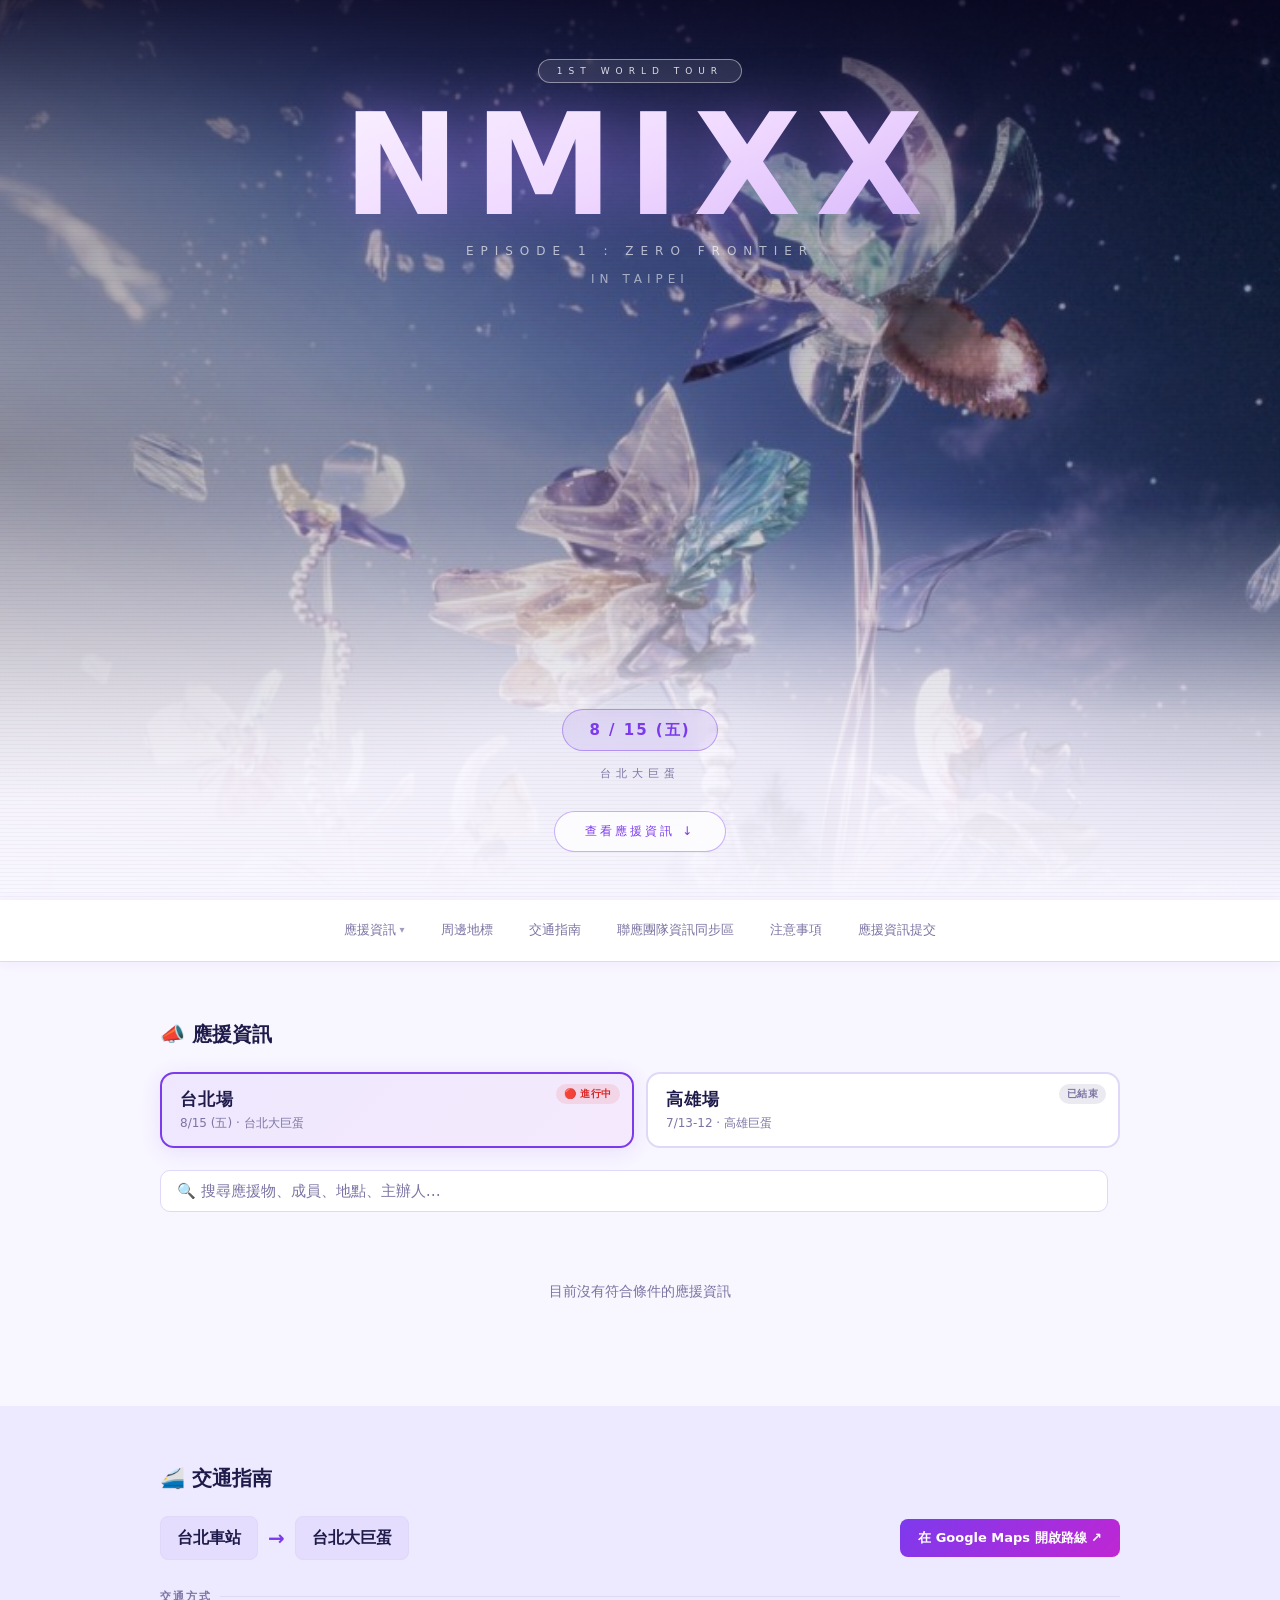
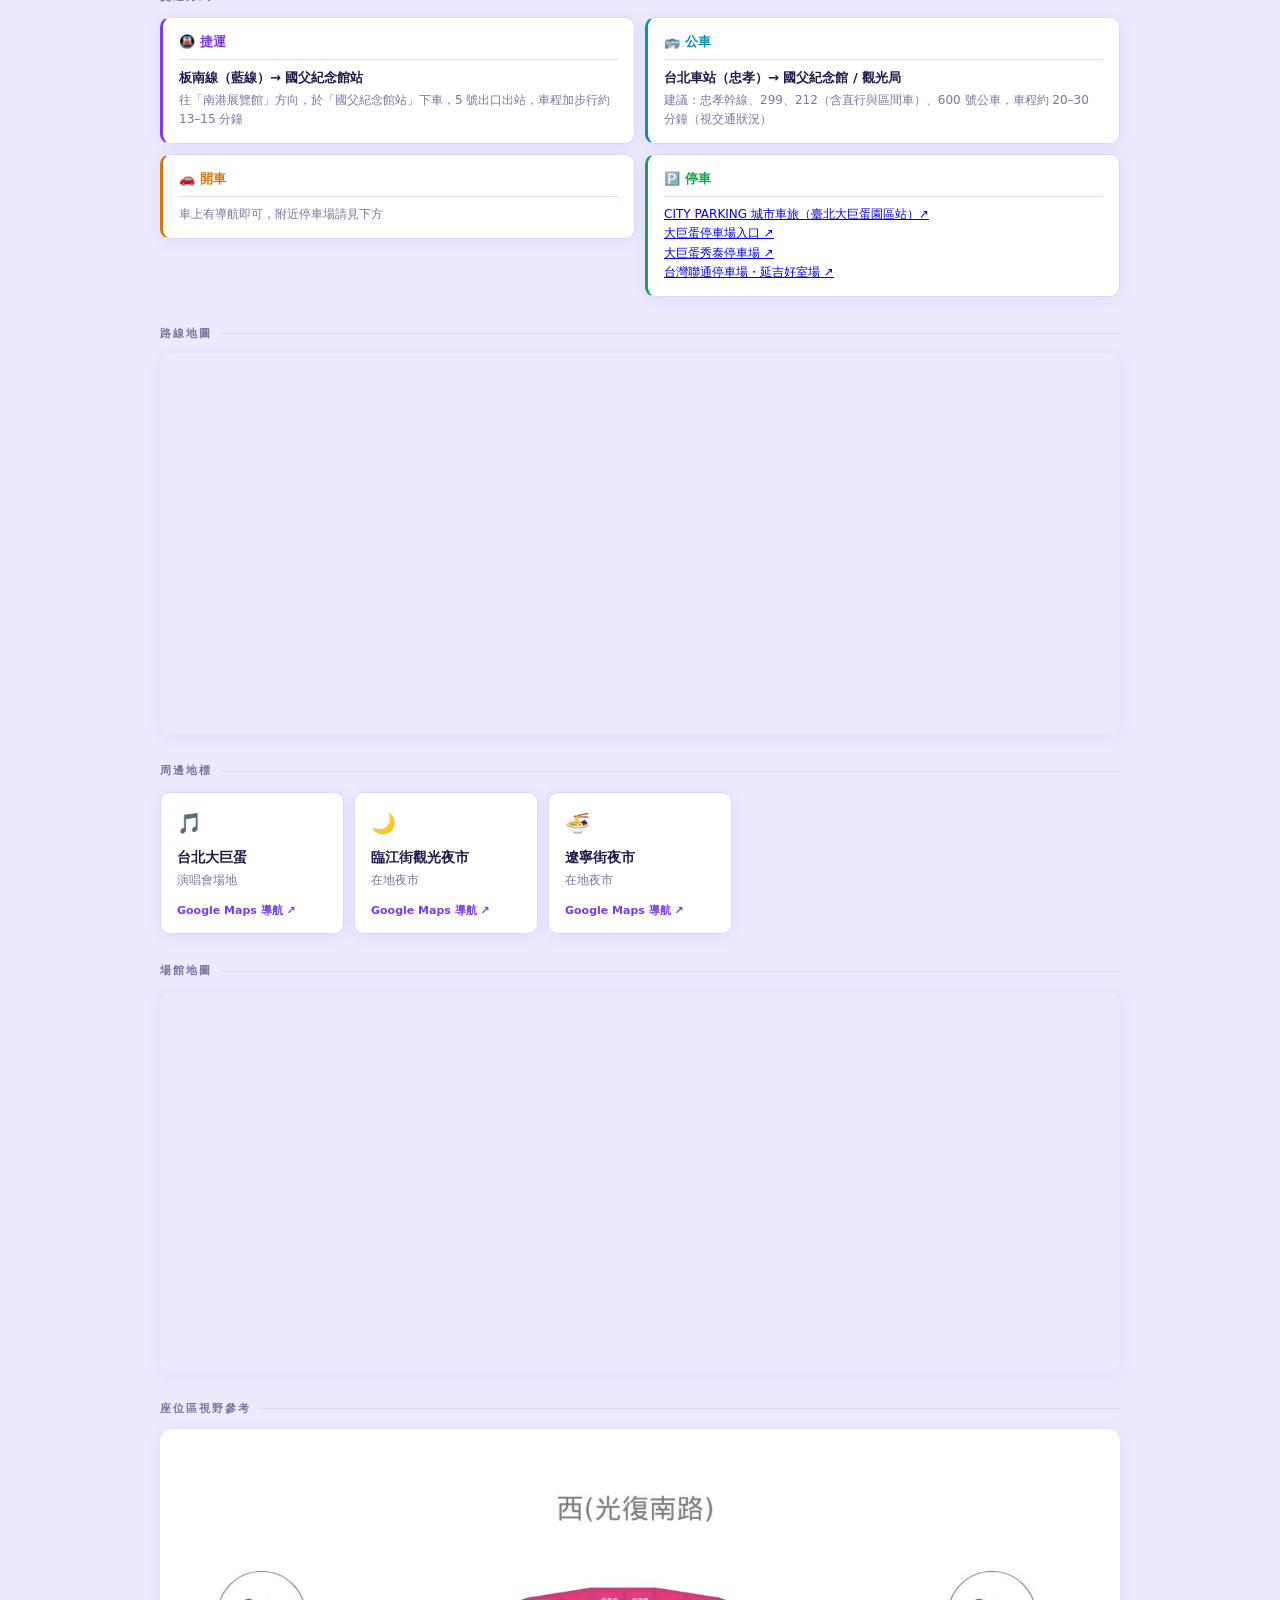
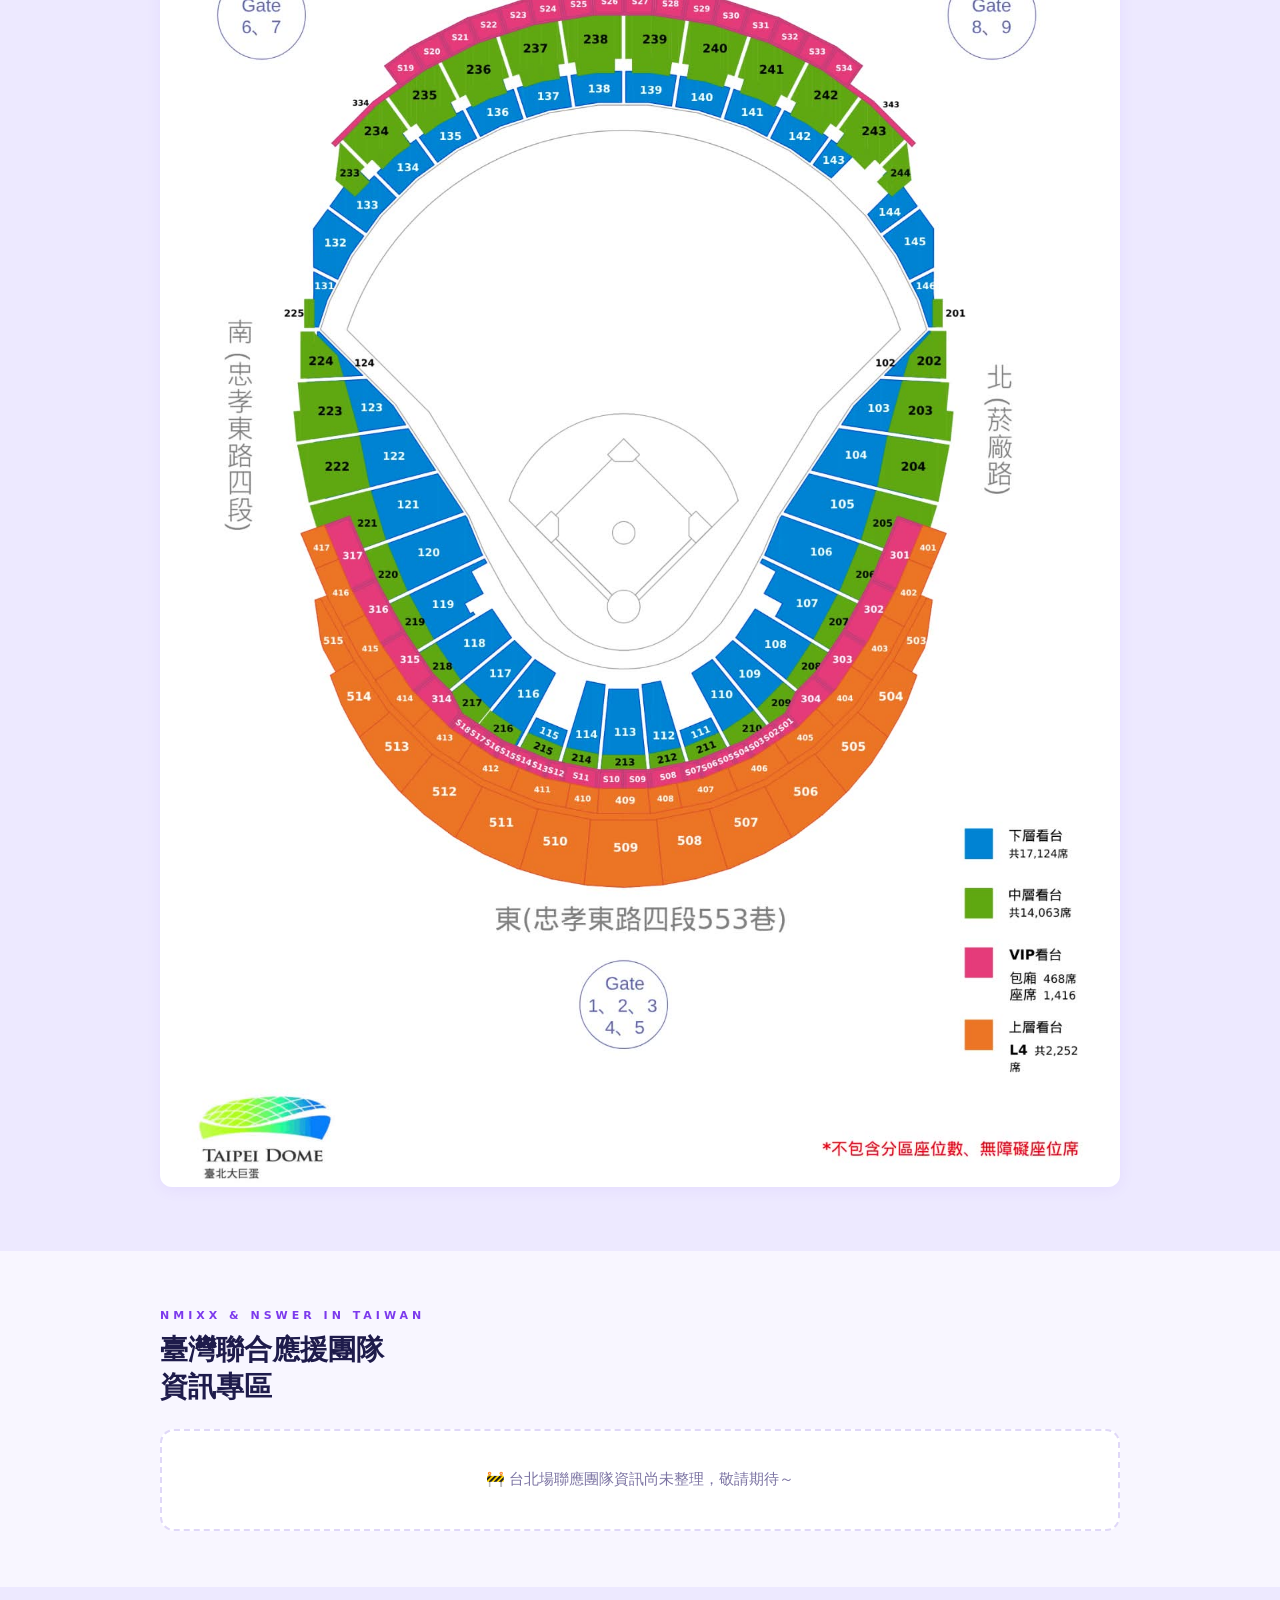
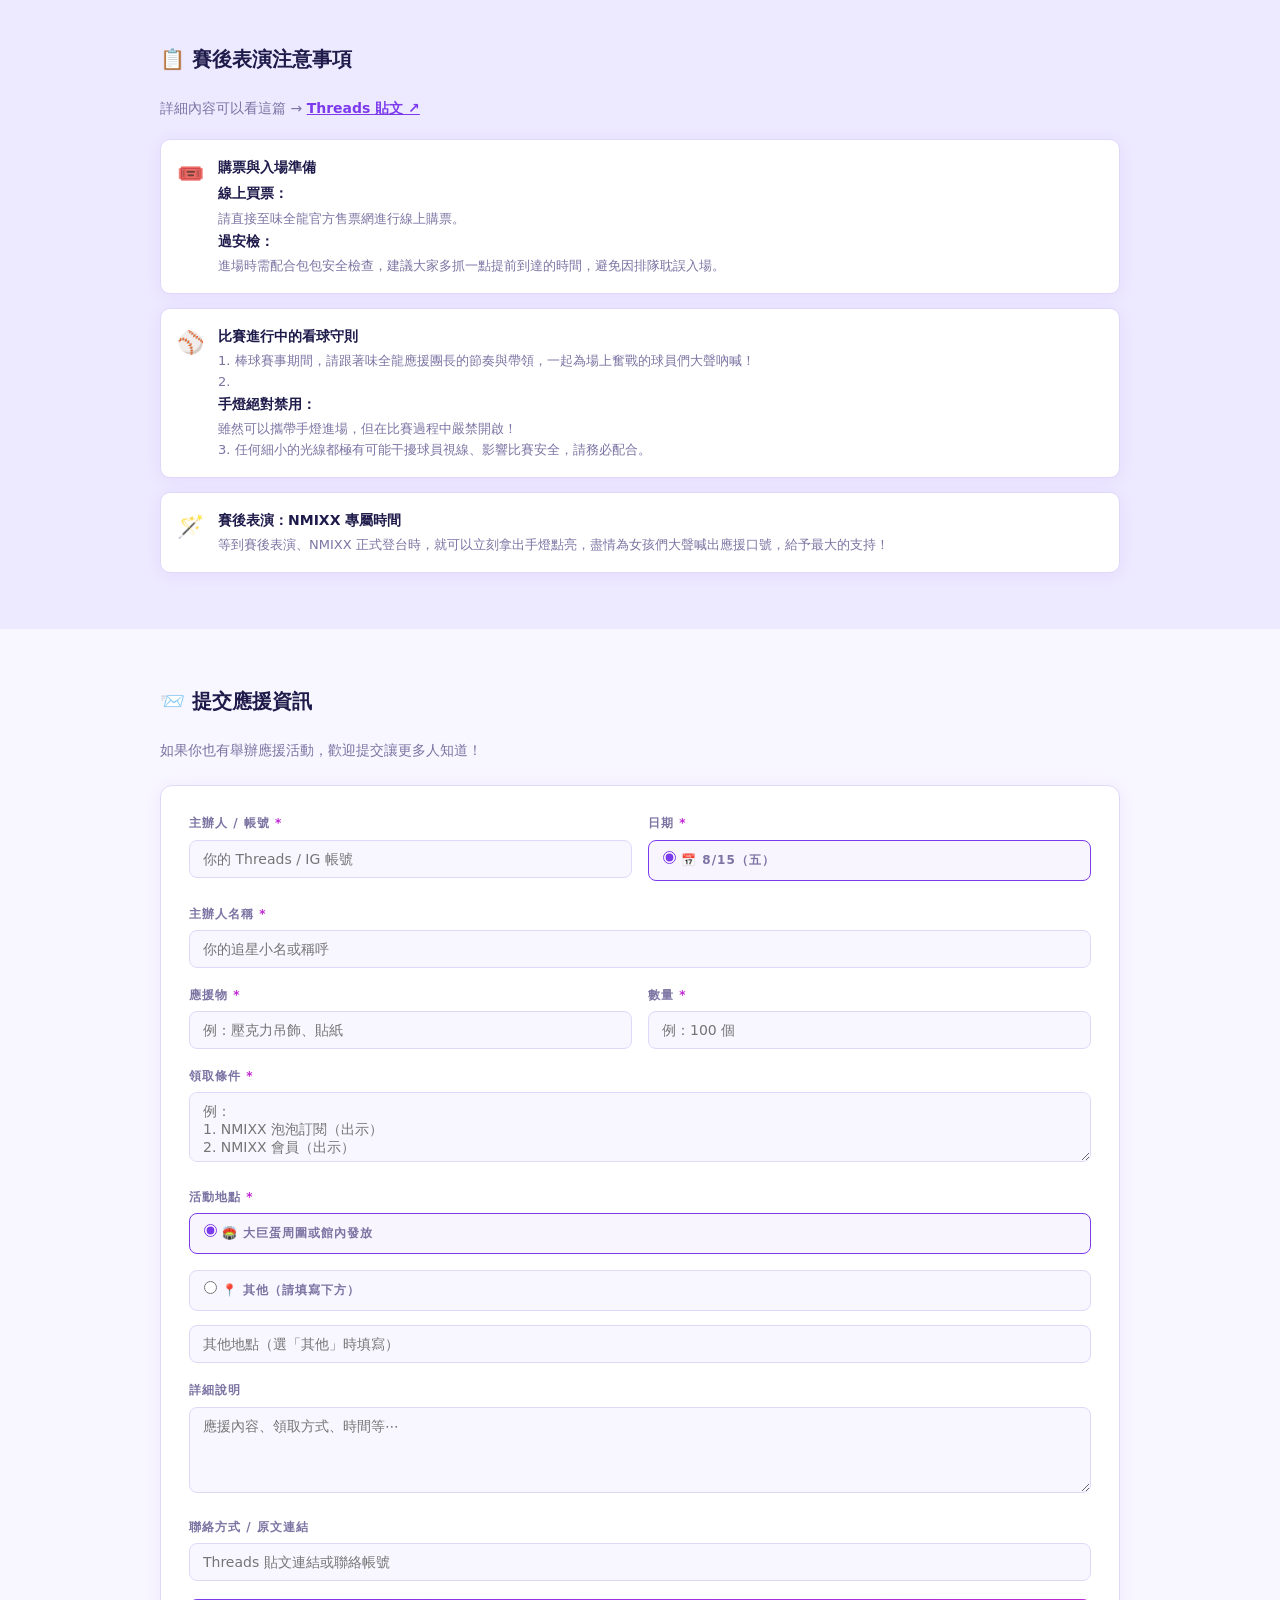
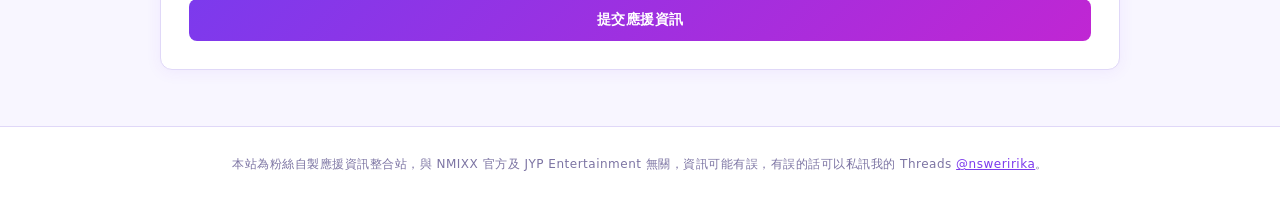
==== index.html @ 99600716 "feat: 台北場交通指南 + 賽後表演注意事項內容上線 交通指南：捷運（板南線國父紀念館 5號出口）、公車（台北車站忠孝→國父紀念館）、 開車（附近 4 個停車場 Google Maps 連結）、路" ====
<!DOCTYPE html>
<html lang="zh-TW">
<head>
  <meta charset="UTF-8">
  <meta name="viewport" content="width=device-width, initial-scale=1.0">
  <title>NMIXX ZERO FRONTIER 台灣應援資訊</title>
  <link rel="stylesheet" href="style.css">
</head>
<body>

  <!-- Hero -->
  <header class="hero">
    <picture>
      <img class="hero-bg" src="assets/wallpaper.jpg" alt="NMIXX">
    </picture>
    <div class="hero-overlay"></div>

    <!-- 標題區（桌機：底部；手機：頂部） -->
    <div class="hero-wordmark">
      <div class="tour-badge">1ST WORLD TOUR</div>
      <h1>NMIXX</h1>
      <h2>EPISODE 1 : ZERO FRONTIER</h2>
      <div class="location">In Kaohsiung</div>
    </div>

    <!-- 日期區（恆在底部，內容由 JS 依當前選定場次動態填入） -->
    <div class="hero-content">
      <div class="dates"></div>
      <div class="venue"></div>
      <a href="#fan-support" class="hero-cta">查看應援資訊 ↓</a>
    </div>
  </header>

  <!-- Nav -->
  <nav class="nav">
    <div class="nav-dropdown-wrap">
      <a href="#fan-support" class="nav-link-main">應援資訊 <span class="nav-chevron">▾</span></a>
      <div class="nav-drop"><!-- items populated by JS per active event --></div>
    </div>
    <a href="#" data-scroll-to="landmarks">周邊地標</a>
    <a href="#transport">交通指南</a>
    <a href="#union">聯應團隊資訊同步區</a>
    <a href="#notes">注意事項</a>
    <a href="#submit">應援資訊提交</a>
  </nav>

  <!-- Fan Support Posts -->
  <section class="section" id="fan-support">
    <div class="container">
      <h2 class="section-title">📣 應援資訊</h2>
      <div class="event-tabs" id="event-tabs">
        <button class="event-tab" data-event="taipei">
          <span class="event-tab-name">台北場</span>
          <span class="event-tab-date">8/15 (五) · 台北大巨蛋</span>
          <span class="event-status active">🔴 進行中</span>
        </button>
        <button class="event-tab" data-event="kaohsiung">
          <span class="event-tab-name">高雄場</span>
          <span class="event-tab-date">7/13-12 · 高雄巨蛋</span>
          <span class="event-status ended">已結束</span>
        </button>
      </div>
      <div class="post-search-wrap">
        <input type="text" id="post-search" class="post-search" placeholder="🔍 搜尋應援物、成員、地點、主辦人…" autocomplete="off">
        <span id="post-search-count" class="post-search-count"></span>
      </div>
      <div class="day-filter" id="day-filter"><!-- populated by JS per active event --></div>
      <div class="posts-grid" id="posts-grid">
        <div class="loading">載入中⋯</div>
      </div>
    </div>
  </section>

  <!-- Transport Map -->
  <section class="section section-alt" id="transport">
    <div class="container">
      <h2 class="section-title">🚄 交通指南</h2>
      <div class="event-content" data-event="kaohsiung">
      <div class="transport-header">
        <div class="route-display">
          <span class="route-node">高鐵左營站</span>
          <span class="route-arrow">→</span>
          <span class="route-node">高雄巨蛋</span>
        </div>
        <a href="https://www.google.com/maps/dir/台灣高鐵左營站/高雄巨蛋" target="_blank" class="maps-btn">
          在 Google Maps 開啟路線 ↗
        </a>
      </div>
      <div class="transport-sub-label">交通方式</div>
      <div class="transport-tips" id="transport-tips">
        <div class="transport-card">
          <div class="transport-card-head">🚇 捷運</div>
          <div class="transport-item">
            <div class="transport-route">高鐵左營站 R16 → 巨蛋站 R14</div>
            <div class="transport-detail">5 號出口，步行約 5 分鐘</div>
          </div>
          <div class="transport-item">
            <div class="transport-route">高雄火車站 R11 → 巨蛋站 R14</div>
            <div class="transport-detail">5 號出口，沿博愛路往北 100 公尺（約 11–15 分鐘）</div>
          </div>
        </div>
        <div class="transport-card bus">
          <div class="transport-card-head">🚌 公車</div>
          <div class="transport-item">
            <div class="transport-route">301 路</div>
            <div class="transport-detail">建國林森路口站 → 捷運巨蛋站，票價 NT$12</div>
          </div>
        </div>
        <div class="transport-card car">
          <div class="transport-card-head">🚗 開車</div>
          <div class="transport-item">
            <div class="transport-detail">國道 1/3 號 → 國道 10 號（往西）→ 大中二路 → 博愛二路</div>
          </div>
        </div>
        <div class="transport-card park">
          <div class="transport-card-head">🅿️ 停車</div>
          <div class="transport-item">
            <div class="transport-detail">漢神巨蛋地下室・三民家商（假日特約）・新莊停車場｜各約 NT$50/hr</div>
          </div>
        </div>
      </div>

      <div class="transport-sub-label">路線地圖</div>
      <div class="map-wrap">
        <iframe
          src="https://maps.google.com/maps?saddr=高鐵左營站,高雄市&daddr=高雄巨蛋,高雄市左營區&output=embed&hl=zh-TW"
          class="google-map"
          loading="lazy"
          allowfullscreen
          referrerpolicy="no-referrer-when-downgrade"
        ></iframe>
      </div>

      <div class="transport-sub-label" data-anchor="landmarks">周邊地標</div>
      <div class="landmark-grid">
        <a class="landmark-card" href="https://www.google.com/maps/search/?api=1&query=高鐵左營站" target="_blank" rel="noopener">
          <div class="landmark-icon">🚄</div>
          <div class="landmark-name">高鐵左營站</div>
          <div class="landmark-desc">出發點</div>
          <div class="landmark-nav">Google Maps 導航 ↗</div>
        </a>
        <a class="landmark-card" href="https://www.google.com/maps/search/?api=1&query=高雄巨蛋" target="_blank" rel="noopener">
          <div class="landmark-icon">🎵</div>
          <div class="landmark-name">高雄巨蛋</div>
          <div class="landmark-desc">演唱會場地</div>
          <div class="landmark-nav">Google Maps 導航 ↗</div>
        </a>
        <a class="landmark-card" href="https://www.google.com/maps/search/?api=1&query=漢神巨蛋+高雄左營" target="_blank" rel="noopener">
          <div class="landmark-icon">🛍️</div>
          <div class="landmark-name">漢神巨蛋</div>
          <div class="landmark-desc">購物中心・場館旁</div>
          <div class="landmark-nav">Google Maps 導航 ↗</div>
        </a>
        <a class="landmark-card" href="https://www.google.com/maps/search/?api=1&query=瑞豐夜市+高雄" target="_blank" rel="noopener">
          <div class="landmark-icon">🌙</div>
          <div class="landmark-name">瑞豐夜市</div>
          <div class="landmark-desc">週五六日開市・步行可達</div>
          <div class="landmark-nav">Google Maps 導航 ↗</div>
        </a>
        <a class="landmark-card" href="https://www.google.com/maps/search/?api=1&query=洋洋本屋+高雄左營" target="_blank" rel="noopener">
          <div class="landmark-icon">🎪</div>
          <div class="landmark-name">NMIXX應援展覽</div>
          <div class="landmark-desc">洋洋本屋 · 粉絲應援展</div>
          <div class="landmark-nav">Google Maps 導航 ↗</div>
        </a>
        <div class="landmark-card landmark-card-multi">
          <div class="landmark-icon">🍽️</div>
          <div class="landmark-name">AILAV</div>
          <div class="landmark-desc">餐廳應援 🎁 免費小物發放・有低消</div>
          <div class="landmark-links">
            <a href="https://www.google.com/maps/search/?api=1&query=AILAV+高雄" target="_blank" rel="noopener" class="landmark-nav">Google Maps ↗</a>
            <a href="https://www.threads.com/@bin_you1000/post/DajONe1Ezyz" target="_blank" rel="noopener" class="landmark-nav">應援詳情 ↗</a>
          </div>
        </div>
      </div>

      <div class="transport-sub-label">場館地圖</div>
      <div class="map-wrap">
        <iframe
          src="https://maps.google.com/maps?q=高雄巨蛋&z=18&output=embed&hl=zh-TW"
          class="google-map"
          loading="lazy"
          allowfullscreen
          referrerpolicy="no-referrer-when-downgrade"
        ></iframe>
      </div>

      <div class="transport-sub-label">座位區視野參考</div>
      <div class="seating-wrap">
        <img src="assets/高雄巨蛋座位.webp" alt="高雄巨蛋座位區視野圖" class="seating-img">
        <div class="seating-source">圖片來源：JOHO HOTEL</div>
      </div>
      <div class="seating-legend">
        <div class="legend-item"><span class="legend-dot" style="background:#f97316"></span> 206–211・東側（博愛二路側）</div>
        <div class="legend-item"><span class="legend-dot" style="background:#22c55e"></span> 212–215・北側（靠近漢神巨蛋）</div>
        <div class="legend-item"><span class="legend-dot" style="background:#ef4444"></span> 217–221・西側（新榮街側）</div>
      </div>
      </div><!-- /event-content kaohsiung -->

      <div class="event-content" data-event="taipei">
        <div class="transport-header">
          <div class="route-display">
            <span class="route-node">台北車站</span>
            <span class="route-arrow">→</span>
            <span class="route-node">台北大巨蛋</span>
          </div>
          <a href="https://www.google.com/maps/dir/台北車站/台北大巨蛋" target="_blank" class="maps-btn">
            在 Google Maps 開啟路線 ↗
          </a>
        </div>

        <div class="transport-sub-label">交通方式</div>
        <div class="transport-tips">
          <div class="transport-card">
            <div class="transport-card-head">🚇 捷運</div>
            <div class="transport-item">
              <div class="transport-route">板南線（藍線）→ 國父紀念館站</div>
              <div class="transport-detail">往「南港展覽館」方向，於「國父紀念館站」下車，5 號出口出站，車程加步行約 13–15 分鐘</div>
            </div>
          </div>
          <div class="transport-card bus">
            <div class="transport-card-head">🚌 公車</div>
            <div class="transport-item">
              <div class="transport-route">台北車站（忠孝）→ 國父紀念館 / 觀光局</div>
              <div class="transport-detail">建議：忠孝幹線、299、212（含直行與區間車）、600 號公車，車程約 20–30 分鐘（視交通狀況）</div>
            </div>
          </div>
          <div class="transport-card car">
            <div class="transport-card-head">🚗 開車</div>
            <div class="transport-item">
              <div class="transport-detail">車上有導航即可，附近停車場請見下方</div>
            </div>
          </div>
          <div class="transport-card park">
            <div class="transport-card-head">🅿️ 停車</div>
            <div class="transport-item">
              <div class="transport-detail">
                <a href="https://maps.app.goo.gl/4MW6Brx8UpZB1GdXA" target="_blank" rel="noopener">CITY PARKING 城市車旅（臺北大巨蛋園區站）↗</a><br>
                <a href="https://maps.app.goo.gl/q6hsd4nw6Qb9gN3u8" target="_blank" rel="noopener">大巨蛋停車場入口 ↗</a><br>
                <a href="https://maps.app.goo.gl/bQoCP1AwoompprY89" target="_blank" rel="noopener">大巨蛋秀泰停車場 ↗</a><br>
                <a href="https://maps.app.goo.gl/UzRnc6JFk3ENDU3S7" target="_blank" rel="noopener">台灣聯通停車場・延吉好室場 ↗</a>
              </div>
            </div>
          </div>
        </div>

        <div class="transport-sub-label">路線地圖</div>
        <div class="map-wrap">
          <iframe
            src="https://maps.google.com/maps?saddr=台北車站&daddr=台北大巨蛋&output=embed&hl=zh-TW"
            class="google-map"
            loading="lazy"
            allowfullscreen
            referrerpolicy="no-referrer-when-downgrade"
          ></iframe>
        </div>

        <div class="transport-sub-label" data-anchor="landmarks">周邊地標</div>
        <div class="landmark-grid">
          <a class="landmark-card" href="https://maps.app.goo.gl/3uyQjmr75Wqaj5B26" target="_blank" rel="noopener">
            <div class="landmark-icon">🎵</div>
            <div class="landmark-name">台北大巨蛋</div>
            <div class="landmark-desc">演唱會場地</div>
            <div class="landmark-nav">Google Maps 導航 ↗</div>
          </a>
          <a class="landmark-card" href="https://maps.app.goo.gl/5be9Ebw4PoWJ4mHBA" target="_blank" rel="noopener">
            <div class="landmark-icon">🌙</div>
            <div class="landmark-name">臨江街觀光夜市</div>
            <div class="landmark-desc">在地夜市</div>
            <div class="landmark-nav">Google Maps 導航 ↗</div>
          </a>
          <a class="landmark-card" href="https://maps.app.goo.gl/4qMjh8FisGYWo4MPA" target="_blank" rel="noopener">
            <div class="landmark-icon">🍜</div>
            <div class="landmark-name">遼寧街夜市</div>
            <div class="landmark-desc">在地夜市</div>
            <div class="landmark-nav">Google Maps 導航 ↗</div>
          </a>
        </div>

        <div class="transport-sub-label">場館地圖</div>
        <div class="map-wrap">
          <iframe
            src="https://maps.google.com/maps?q=台北大巨蛋&z=17&output=embed&hl=zh-TW"
            class="google-map"
            loading="lazy"
            allowfullscreen
            referrerpolicy="no-referrer-when-downgrade"
          ></iframe>
        </div>

        <div class="transport-sub-label">座位區視野參考</div>
        <div class="seating-wrap">
          <img src="assets/台北大巨蛋座位.jpg" alt="台北大巨蛋座位區視野圖" class="seating-img">
        </div>
      </div>
    </div>
  </section>

  <!-- 臺灣聯合應援團隊 -->
  <section class="section" id="union">
    <div class="container">
      <div class="union-header">
        <div>
          <div class="union-eyebrow">NMIXX &amp; NSWER in Taiwan</div>
          <h2 class="union-title">臺灣聯合應援團隊<br>資訊專區</h2>
        </div>
      </div>
      <div class="event-content" data-event="kaohsiung">
      <div class="union-posts">
        <a class="union-post-row" href="https://www.threads.com/@runfornmixx_tw/post/Dann2p-lM84?xmt=AQG0DzamvPWF8Ku7eMybqsqY8Z99YvmVoSejJVNtZRdoRYPeIoIS3EomB8KtZhV-po2W_L0" target="_blank" rel="noopener">
          <span class="union-post-text">⚓️【Run For NMIXX 應援統整公告】⚓️</span>
          <span class="union-post-handle">@runfornmixx_tw</span>
          <span class="union-post-date">2026/07/11</span>
          <span class="union-post-arrow">↗</span>
        </a>
        <a class="union-post-row" href="https://www.threads.com/@runfornmixx_tw/post/DahwHLYmJBb" target="_blank" rel="noopener">
          <span class="union-post-text">【合作應援卡框】HEYPOCA × NMIXX fan event 在台灣 K-MONSTAR 門市 📸⚓️🐋</span>
          <span class="union-post-handle">@runfornmixx_tw</span>
          <span class="union-post-date">2026/07/07</span>
          <span class="union-post-arrow">↗</span>
        </a>
        <a class="union-post-row" href="https://www.threads.com/@runfornmixx_tw/post/DaU6Z6anc1M" target="_blank" rel="noopener">
          <span class="union-post-text">07/12（DAY2）進行，曲目為《LOUD》🎤⚓️🐋</span>
          <span class="union-post-handle">@runfornmixx_tw</span>
          <span class="union-post-date">2026/06/28</span>
          <span class="union-post-arrow">↗</span>
        </a>
        <a class="union-post-row" href="https://www.threads.com/@runfornmixx_tw/post/DZ7IwuEmGfT" target="_blank" rel="noopener">
          <span class="union-post-text">演唱會應援團隊規劃的 Dress Code 👕⚓️🐋</span>
          <span class="union-post-handle">@runfornmixx_tw</span>
          <span class="union-post-date">2026/06/20</span>
          <span class="union-post-arrow">↗</span>
        </a>
        <a class="union-post-row" href="https://www.threads.com/@runfornmixx_tw/post/DZ1xeY8HeTx" target="_blank" rel="noopener">
          <span class="union-post-text">Run For NMIXX 應援先鋒隊正式獲選為 NMIXX 1ST WORLD TOUR &lt;EPISODE 1: ZERO FRONTIER&gt; IN KAOHSIUNG 官方應援團隊 ✅⚓️🐋</span>
          <span class="union-post-handle">@runfornmixx_tw</span>
          <span class="union-post-date">2026/06/19</span>
          <span class="union-post-arrow">↗</span>
        </a>
        <a class="union-post-row" href="https://www.threads.com/@mixxtopia_southunit/post/DZeLzwrEguF" target="_blank" rel="noopener">
          <span class="union-post-text">場外應援活動刊登確定（巨蛋燈箱 + 瑞豐夜市電視牆）✅</span>
          <span class="union-post-handle">@mixxtopia_southunit</span>
          <span class="union-post-date">2026/06/12</span>
          <span class="union-post-arrow">↗</span>
        </a>
        <a class="union-post-row" href="https://www.threads.com/@runfornmixx_tw/post/DYUa2oDFHpT" target="_blank" rel="noopener">
          <span class="union-post-text">RUN FOR NMIXX 先鋒隊回來啦 ⚓️🐋</span>
          <span class="union-post-handle">@runfornmixx_tw</span>
          <span class="union-post-date">2026/05/15</span>
          <span class="union-post-arrow">↗</span>
        </a>
      </div>
      </div><!-- /event-content kaohsiung -->

      <div class="event-content" data-event="taipei">
        <div class="event-placeholder">🚧 台北場聯應團隊資訊尚未整理，敬請期待～</div>
      </div>
    </div>
  </section>

  <!-- Concert Notes -->
  <section class="section section-alt" id="notes">
    <div class="container">
      <div class="event-content" data-event="kaohsiung">
      <h2 class="section-title">📋 演唱會注意事項</h2>
      <div class="notes-list">
        <div class="note-item">
          <span class="note-icon">🌀</span>
          <div>
            <strong>原定 7/11（六）場次因巴威颱風影響延期至7/13（一）</strong>
            <p>演唱會現場應援活動依日期遞延，請留意各主辦方的最新公告。</p>
          </div>
        </div>
        <div class="note-item">
          <span class="note-icon">👕</span>
          <div>
            <strong>應援團隊 Dress Code</strong>
            <p>聯應團隊已釋出公告，此次演唱會應援團隊規劃的 Dress Code：<strong>7/13 DAY1 — 藍色 💙、7/12 DAY2 — 白色 🤍</strong>。</p>
          </div>
        </div>
        <div class="note-item">
          <span class="note-icon">🪄</span>
          <div>
            <strong>帶上 MIXXSTICK</strong>
            <p>記得多備電池！手燈 APP 是 <strong>NMIXX Light Stick</strong>，不確定現場會不會用到，但建議先下載備用。</p>
          </div>
        </div>
        <div class="note-item">
          <span class="note-icon">🎟️</span>
          <div>
            <strong>演唱會門票（非常重要）</strong>
            <p>出門前請再三確認票已帶好！</p>
          </div>
        </div>
      </div>
      </div><!-- /event-content kaohsiung -->

      <div class="event-content" data-event="taipei">
        <h2 class="section-title">📋 賽後表演注意事項</h2>
        <p class="section-desc" style="margin-bottom: 20px;">
          詳細內容可以看這篇 →
          <a href="https://www.threads.com/share/JTwldqZec/" target="_blank" rel="noopener" style="color: var(--purple); font-weight: 600;">Threads 貼文 ↗</a>
        </p>
        <div class="notes-list">
          <div class="note-item">
            <span class="note-icon">🎟️</span>
            <div>
              <strong>購票與入場準備</strong>
              <p><strong>線上買票：</strong>請直接至味全龍官方售票網進行線上購票。</p>
              <p><strong>過安檢：</strong>進場時需配合包包安全檢查，建議大家多抓一點提前到達的時間，避免因排隊耽誤入場。</p>
            </div>
          </div>
          <div class="note-item">
            <span class="note-icon">⚾</span>
            <div>
              <strong>比賽進行中的看球守則</strong>
              <p>1. 棒球賽事期間，請跟著味全龍應援團長的節奏與帶領，一起為場上奮戰的球員們大聲吶喊！</p>
              <p>2. <strong>手燈絕對禁用：</strong>雖然可以攜帶手燈進場，但在比賽過程中嚴禁開啟！</p>
              <p>3. 任何細小的光線都極有可能干擾球員視線、影響比賽安全，請務必配合。</p>
            </div>
          </div>
          <div class="note-item">
            <span class="note-icon">🪄</span>
            <div>
              <strong>賽後表演：NMIXX 專屬時間</strong>
              <p>等到賽後表演、NMIXX 正式登台時，就可以立刻拿出手燈點亮，盡情為女孩們大聲喊出應援口號，給予最大的支持！</p>
            </div>
          </div>
        </div>
      </div>
    </div>
  </section>

  <!-- Community Submission -->
  <section class="section" id="submit">
    <div class="container">
      <h2 class="section-title">📨 提交應援資訊</h2>
      <p class="section-desc">如果你也有舉辦應援活動，歡迎提交讓更多人知道！</p>

      <div class="event-content" data-event="kaohsiung">
      <form class="submit-form">
        <div class="form-row">
          <div class="form-group">
            <label>主辦人 / 帳號 <span class="required">*</span></label>
            <input type="text" name="organizer" placeholder="你的 Threads / IG 帳號" required>
          </div>
          <div class="form-group">
            <label>演唱日期 <span class="required">*</span></label>
            <div class="radio-group">
              <label class="radio-option">
                <input type="radio" name="day" value="both" required>
                <span>📅 雙日應援（7/13 + 7/12）</span>
              </label>
              <label class="radio-option">
                <input type="radio" name="day" value="day1">
                <span>📅 7/13 周一場</span>
              </label>
              <label class="radio-option">
                <input type="radio" name="day" value="day2">
                <span>📅 7/12 周日場</span>
              </label>
            </div>
          </div>
        </div>
        <div class="form-group">
          <label>應援活動名稱 <span class="required">*</span></label>
          <input type="text" name="event_name" placeholder="例：NMIXX 高雄場海報應援" required>
        </div>
        <div class="form-row">
          <div class="form-group">
            <label>應援物 <span class="required">*</span></label>
            <input type="text" name="support_items" placeholder="例：壓克力吊飾、貼紙" required>
          </div>
          <div class="form-group">
            <label>數量 <span class="required">*</span></label>
            <input type="text" name="quantity" placeholder="例：100 個" required>
          </div>
        </div>
        <div class="form-row">
          <div class="form-group">
            <label>應援條件 <span class="required">*</span></label>
            <textarea name="conditions" placeholder="例：&#10;1. NMIXX 泡泡訂閱（出示）&#10;2. NMIXX 會員（出示）" rows="3" required></textarea>
          </div>
          <div class="form-group">
            <label>發放時間 <span class="required">*</span></label>
            <input type="text" name="distribution_time" placeholder="例：7/13 演唱會前 17:00–19:00" required>
          </div>
        </div>
        <div class="form-group">
          <label>活動類型 <span class="required">*</span></label>
          <div class="radio-group">
            <label class="radio-option">
              <input type="radio" name="venue_type" value="venue" required>
              <span>🎤 演唱會線下應援（現場附近發放）</span>
            </label>
            <label class="radio-option">
              <input type="radio" name="venue_type" value="offsite">
              <span>🏪 非演唱會現場應援（店舖、展覽等）</span>
            </label>
          </div>
        </div>
        <div class="form-group">
          <label>活動地點</label>
          <input type="text" name="location" placeholder="例：高雄巨蛋 A 入口前">
        </div>
        <div class="form-group">
          <label>詳細說明</label>
          <textarea name="description" placeholder="應援內容、領取方式、時間等⋯" rows="4"></textarea>
        </div>
        <div class="form-group">
          <label>聯絡方式 / 原文連結</label>
          <input type="text" name="contact" placeholder="Threads 貼文連結或聯絡帳號">
        </div>
        <button type="submit" class="submit-btn">提交應援資訊</button>
        <div class="form-success">✅ 已送出！管理員審核後即會公開，感謝你的提交 🩷</div>
      </form>
      </div><!-- /event-content kaohsiung -->

      <div class="event-content" data-event="taipei">
      <form class="submit-form">
        <div class="form-row">
          <div class="form-group">
            <label>主辦人 / 帳號 <span class="required">*</span></label>
            <input type="text" name="organizer" placeholder="你的 Threads / IG 帳號" required>
          </div>
          <div class="form-group">
            <label>日期 <span class="required">*</span></label>
            <div class="radio-group">
              <label class="radio-option">
                <input type="radio" name="day" value="both" checked required>
                <span>📅 8/15（五）</span>
              </label>
            </div>
          </div>
        </div>
        <div class="form-group">
          <label>主辦人名稱 <span class="required">*</span></label>
          <input type="text" name="event_name" placeholder="你的追星小名或稱呼" required>
        </div>
        <div class="form-row">
          <div class="form-group">
            <label>應援物 <span class="required">*</span></label>
            <input type="text" name="support_items" placeholder="例：壓克力吊飾、貼紙" required>
          </div>
          <div class="form-group">
            <label>數量 <span class="required">*</span></label>
            <input type="text" name="quantity" placeholder="例：100 個" required>
          </div>
        </div>
        <div class="form-group">
          <label>領取條件 <span class="required">*</span></label>
          <textarea name="conditions" placeholder="例：&#10;1. NMIXX 泡泡訂閱（出示）&#10;2. NMIXX 會員（出示）" rows="3" required></textarea>
        </div>
        <div class="form-group">
          <label>活動地點 <span class="required">*</span></label>
          <div class="radio-group">
            <label class="radio-option">
              <input type="radio" name="location" value="大巨蛋周圍或館內發放" checked required>
              <span>🏟️ 大巨蛋周圍或館內發放</span>
            </label>
            <label class="radio-option">
              <input type="radio" name="location" value="__other__">
              <span>📍 其他（請填寫下方）</span>
            </label>
          </div>
          <input type="text" name="location_other" placeholder="其他地點（選「其他」時填寫）" style="margin-top:8px">
        </div>
        <div class="form-group">
          <label>詳細說明</label>
          <textarea name="description" placeholder="應援內容、領取方式、時間等⋯" rows="4"></textarea>
        </div>
        <div class="form-group">
          <label>聯絡方式 / 原文連結</label>
          <input type="text" name="contact" placeholder="Threads 貼文連結或聯絡帳號">
        </div>
        <button type="submit" class="submit-btn">提交應援資訊</button>
        <div class="form-success">✅ 已送出！管理員審核後即會公開，感謝你的提交 🩷</div>
      </form>
      </div><!-- /event-content taipei -->
    </div>
  </section>

  <footer class="footer">
    <p>本站為粉絲自製應援資訊整合站，與 NMIXX 官方及 JYP Entertainment 無關，資訊可能有誤，有誤的話可以私訊我的 Threads <a href="https://www.threads.net/@nsweririka" target="_blank" rel="noopener" style="color:var(--purple)">@nsweririka</a>。</p>
  </footer>

  <script src="script.js?v=20260711c"></script>
</body>
</html>
---- style.css ----
:root {
  --bg: #f8f6ff;
  --bg-card: #ffffff;
  --bg-alt: #ede9ff;
  --purple: #7c3aed;
  --pink: #c026d3;
  --cyan: #0891b2;
  --text: #1e1b4b;
  --muted: #7c74a3;
  --border: #e0d8f8;
  --shadow: 0 2px 16px rgba(124,58,237,.07);
  --gradient: linear-gradient(135deg, #7c3aed, #c026d3);
}

* { margin: 0; padding: 0; box-sizing: border-box; }

body {
  font-family: 'Segoe UI', system-ui, -apple-system, sans-serif;
  background: var(--bg);
  color: var(--text);
  line-height: 1.6;
}

/* ── HERO ── */
.hero {
  position: relative;
  width: 100%;
  height: 100svh;
  min-height: 640px;
  display: flex;
  flex-direction: column;
  align-items: center;
  justify-content: flex-end;
  overflow: hidden;
}

.hero-bg {
  position: absolute;
  inset: 0;
  width: 100%;
  height: 100%;
  object-fit: cover;
  object-position: center 25%;
  z-index: 0;
  transform: scale(1.03);
}

/* top dark → transparent middle → fade to white page at bottom */
.hero-overlay {
  position: absolute;
  inset: 0;
  z-index: 1;
  background: linear-gradient(
    to bottom,
    rgba(8, 3, 28, .82)  0%,
    rgba(8, 3, 28, .30) 20%,
    rgba(8, 3, 28, .05) 40%,
    rgba(248,246,255, 0) 56%,
    rgba(248,246,255, .80) 80%,
    rgba(248,246,255,1.0) 100%
  );
}

.hero-overlay::before {
  content: '';
  position: absolute;
  inset: 0;
  background:
    radial-gradient(ellipse at 0% 50%, rgba(0,0,0,.28) 0%, transparent 55%),
    radial-gradient(ellipse at 100% 50%, rgba(0,0,0,.28) 0%, transparent 55%);
}

.hero-overlay::after { display: none; }

/* subtle scanline */
.hero::before {
  content: '';
  position: absolute;
  inset: 0;
  z-index: 2;
  background: repeating-linear-gradient(
    0deg,
    transparent,
    transparent 3px,
    rgba(0,0,0,.03) 3px,
    rgba(0,0,0,.03) 4px
  );
  pointer-events: none;
}

/* ── Hero wordmark: absolute top (dark area) ── */
.hero-wordmark {
  position: absolute;
  top: 0;
  left: 0;
  right: 0;
  padding: 56px 20px 0;
  z-index: 3;
  text-align: center;
  width: 100%;
}

.tour-badge {
  display: inline-block;
  border: 1px solid rgba(255,255,255,.45);
  color: rgba(255,255,255,.85);
  font-size: 9px;
  letter-spacing: 6px;
  padding: 4px 18px;
  border-radius: 20px;
  margin-bottom: 16px;
  backdrop-filter: blur(6px);
  background: rgba(255,255,255,.10);
}

.hero h1 {
  font-size: clamp(68px, 16vw, 140px);
  font-weight: 900;
  letter-spacing: 14px;
  background: linear-gradient(160deg, #fff 0%, #f0d9ff 50%, #c8a0f8 100%);
  -webkit-background-clip: text;
  -webkit-text-fill-color: transparent;
  background-clip: text;
  line-height: .95;
  filter: drop-shadow(0 0 28px rgba(180,120,255,.5));
}

.hero h2 {
  font-size: clamp(8px, 1.6vw, 12px);
  font-weight: 300;
  letter-spacing: 7px;
  color: rgba(255,255,255,.65);
  margin-top: 10px;
}

/* location is inside hero-wordmark — on the dark top area */
.hero-wordmark .location {
  color: rgba(255,255,255,.55);
  font-size: clamp(9px, 1.5vw, 12px);
  letter-spacing: 5px;
  margin-top: 8px;
  text-transform: uppercase;
  margin-bottom: 0;
}

/* ── Hero content: flex-end bottom (white-fade area) ── */
.hero-content {
  position: relative;
  z-index: 3;
  text-align: center;
  width: 100%;
  padding: 0 20px 48px;
}

.dates {
  display: flex;
  gap: 10px;
  justify-content: center;
  flex-wrap: wrap;
  margin-bottom: 14px;
}

.date-badge {
  background: rgba(124,58,237,.09);
  border: 1px solid rgba(124,58,237,.45);
  color: var(--purple);
  padding: 8px 26px;
  border-radius: 30px;
  font-size: 15px;
  font-weight: 700;
  letter-spacing: 2px;
  backdrop-filter: blur(8px);
}

.venue {
  color: var(--muted);
  font-size: 11px;
  letter-spacing: 5px;
  margin-bottom: 28px;
  text-transform: uppercase;
}

.hero-cta {
  display: inline-flex;
  align-items: center;
  gap: 8px;
  color: var(--purple);
  border: 1px solid rgba(124,58,237,.4);
  padding: 10px 30px;
  border-radius: 30px;
  font-size: 12px;
  letter-spacing: 3px;
  text-decoration: none;
  backdrop-filter: blur(8px);
  background: rgba(255,255,255,.75);
  transition: all .3s;
  text-transform: uppercase;
}

.hero-cta:hover {
  background: rgba(124,58,237,.1);
  border-color: var(--purple);
  box-shadow: 0 0 24px rgba(124,58,237,.15);
  gap: 12px;
}

/* ── MOBILE HERO ── */
@media (max-width: 768px) {
  .hero { justify-content: flex-end; }

  .hero-bg { object-position: center 10%; transform: scale(1); }

  .hero-overlay {
    background: linear-gradient(
      to bottom,
      rgba(8, 3, 28, .78)  0%,
      rgba(8, 3, 28, .22) 18%,
      rgba(8, 3, 28, .04) 35%,
      rgba(248,246,255,  0) 52%,
      rgba(248,246,255,.88) 80%,
      rgba(248,246,255,1.0) 100%
    );
  }

  .hero-wordmark {
    top: 2vh;
    padding: 0 20px;
  }

  .hero h1 {
    font-size: clamp(28px, 9vw, 38px);
    letter-spacing: 8px;
    filter: drop-shadow(0 0 18px rgba(180,120,255,.55));
  }

  .hero h2 { font-size: clamp(7px, 2vw, 10px); letter-spacing: 5px; }

  .hero-content { padding: 0 16px 32px; }

  .dates { gap: 8px; margin-bottom: 10px; }
  .date-badge { font-size: 13px; padding: 6px 18px; }
  .venue { font-size: 10px; margin-bottom: 20px; }
  .hero-cta { font-size: 11px; padding: 8px 22px; letter-spacing: 2px; }
}

/* ── NAV ── */
.nav {
  display: flex;
  justify-content: center;
  gap: 6px;
  flex-wrap: wrap;
  padding: 14px 20px;
  background: rgba(255,255,255,.96);
  backdrop-filter: blur(12px);
  border-bottom: 1px solid var(--border);
  position: sticky;
  top: 0;
  z-index: 100;
  box-shadow: 0 1px 12px rgba(124,58,237,.06);
}

.nav a {
  color: var(--muted);
  text-decoration: none;
  font-size: 13px;
  padding: 5px 14px;
  border-radius: 20px;
  border: 1px solid transparent;
  transition: all .2s;
}

.nav a:hover {
  color: var(--purple);
  border-color: rgba(124,58,237,.35);
  background: rgba(124,58,237,.06);
}

/* ── NAV DROPDOWN ── */
.nav-dropdown-wrap {
  position: relative;
  display: inline-flex;
  align-items: center;
}

.nav-link-main {
  display: inline-flex;
  align-items: center;
  gap: 3px;
  color: var(--muted);
  text-decoration: none;
  font-size: 13px;
  padding: 5px 14px;
  border-radius: 20px;
  border: 1px solid transparent;
  transition: all .2s;
  white-space: nowrap;
}

.nav-link-main:hover,
.nav-dropdown-wrap:hover .nav-link-main,
.nav-dropdown-wrap.open .nav-link-main {
  color: var(--purple);
  border-color: rgba(124,58,237,.35);
  background: rgba(124,58,237,.06);
}

.nav-chevron { font-size: 10px; opacity: .7; }

.nav-drop {
  display: none;
  position: absolute;
  top: calc(100% + 6px);
  left: 50%;
  transform: translateX(-50%);
  background: #fff;
  border: 1px solid var(--border);
  border-radius: 10px;
  padding: 6px;
  box-shadow: 0 4px 20px rgba(124,58,237,.12);
  z-index: 200;
  min-width: 148px;
  flex-direction: column;
  gap: 2px;
}

.nav-dropdown-wrap:hover .nav-drop,
.nav-dropdown-wrap.open .nav-drop { display: flex; }

.nav-drop-item {
  padding: 7px 12px;
  border-radius: 6px;
  color: var(--muted);
  text-decoration: none;
  font-size: 13px;
  white-space: nowrap;
  cursor: pointer;
  transition: all .15s;
}

.nav-drop-item:hover {
  color: var(--purple);
  background: rgba(124,58,237,.07);
}

/* ── EVENT-SPECIFIC CONTENT ── */
.event-content { display: none; }
.event-content.active { display: block; }
.event-placeholder {
  background: var(--bg-card);
  border: 2px dashed var(--border);
  border-radius: 14px;
  padding: 36px 24px;
  text-align: center;
  color: var(--muted);
  font-size: 15px;
  line-height: 1.7;
}

/* ── EVENT TABS ── */
.event-tabs {
  display: flex;
  gap: 12px;
  margin-bottom: 22px;
  flex-wrap: wrap;
}
.event-tab {
  flex: 1 1 220px;
  background: var(--bg-card);
  border: 2px solid var(--border);
  border-radius: 14px;
  padding: 14px 18px;
  cursor: pointer;
  text-align: left;
  transition: all 0.2s ease;
  display: flex;
  flex-direction: column;
  gap: 4px;
  position: relative;
  font-family: inherit;
}
.event-tab:hover { border-color: rgba(124,58,237,.5); background: rgba(124,58,237,.04); }
.event-tab.active {
  border-color: var(--purple);
  background: linear-gradient(135deg, rgba(124,58,237,.08), rgba(192,38,211,.06));
  box-shadow: 0 4px 20px rgba(124,58,237,.12);
}
.event-tab-name {
  font-size: 17px;
  font-weight: 800;
  color: var(--text);
  letter-spacing: 1px;
}
.event-tab-date {
  font-size: 12px;
  color: var(--muted);
}
.event-status {
  position: absolute;
  top: 10px;
  right: 12px;
  font-size: 10px;
  font-weight: 700;
  padding: 3px 8px;
  border-radius: 10px;
  letter-spacing: 0.5px;
}
.event-status.active { background: rgba(220,38,38,.1); color: #dc2626; }
.event-status.ended  { background: rgba(124,116,163,.15); color: var(--muted); }

/* ── SEARCH ── */
.post-search-wrap {
  display: flex;
  align-items: center;
  gap: 12px;
  margin-bottom: 20px;
  flex-wrap: wrap;
}

.post-search {
  flex: 1;
  min-width: 220px;
  background: var(--bg-card);
  border: 1px solid var(--border);
  border-radius: 10px;
  padding: 11px 16px;
  color: var(--text);
  font-size: 15px;
  font-family: inherit;
  transition: border-color .15s, box-shadow .15s;
}

.post-search::placeholder { color: var(--muted); }

.post-search:focus {
  outline: none;
  border-color: var(--purple);
  box-shadow: 0 0 0 2px rgba(124,58,237,.15);
}

.post-search-count {
  font-size: 13px;
  color: var(--muted);
  white-space: nowrap;
}

/* ── DAY FILTER ── */
.day-filter {
  display: flex;
  gap: 8px;
  flex-wrap: wrap;
  margin-bottom: 28px;
}

.day-btn {
  padding: 7px 18px;
  border-radius: 20px;
  border: 1.5px solid var(--border);
  background: var(--bg-card);
  color: var(--muted);
  font-size: 13px;
  font-weight: 500;
  cursor: pointer;
  transition: all .2s;
  font-family: inherit;
}

.day-btn:hover {
  border-color: var(--purple);
  color: var(--purple);
  background: rgba(124,58,237,.05);
}

.day-btn.active {
  background: var(--gradient);
  color: #fff;
  border-color: transparent;
  box-shadow: 0 2px 10px rgba(124,58,237,.25);
}

/* ── SECTIONS ── */
.section { padding: 56px 20px; }
.section-alt { background: var(--bg-alt); }
.container { max-width: 960px; margin: 0 auto; }

.section-title {
  font-size: 20px;
  font-weight: 700;
  margin-bottom: 22px;
  display: flex;
  align-items: center;
  gap: 8px;
  color: var(--text);
}

.section-desc { color: var(--muted); margin-bottom: 24px; font-size: 14px; }

/* ── POSTS GRID ── */
.posts-grid { display: flex; flex-direction: column; gap: 0; }

.posts-category-label {
  font-size: 11px;
  font-weight: 700;
  letter-spacing: 2px;
  text-transform: uppercase;
  color: var(--muted);
  margin: 0 0 14px;
  display: flex;
  align-items: center;
  gap: 8px;
}
.posts-category-label.mt { margin-top: 32px; }
.posts-category-label::after {
  content: '';
  flex: 1;
  height: 1px;
  background: var(--border);
}

.category-count {
  font-size: 11px;
  font-weight: 600;
  color: #fff;
  background: var(--gradient);
  border-radius: 10px;
  padding: 2px 8px;
  letter-spacing: 0;
  text-transform: none;
  flex-shrink: 0;
}

.posts-grid-inner {
  display: grid;
  grid-template-columns: repeat(auto-fill, minmax(300px, 1fr));
  gap: 14px;
}

.post-card {
  background: var(--bg-card);
  border: 1px solid var(--border);
  border-radius: 14px;
  padding: 18px;
  transition: border-color .2s, box-shadow .2s;
  display: flex;
  flex-direction: column;
  gap: 12px;
  box-shadow: var(--shadow);
}

.post-card:hover {
  border-color: rgba(124,58,237,.4);
  box-shadow: 0 6px 24px rgba(124,58,237,.1);
}

.post-card-tags { display: flex; gap: 6px; flex-wrap: wrap; }

.post-tag {
  display: inline-flex;
  align-items: center;
  gap: 4px;
  font-size: 11px;
  padding: 3px 10px;
  border-radius: 10px;
  background: rgba(124,58,237,.08);
  color: var(--purple);
  width: fit-content;
  font-weight: 600;
}

.post-tag.community {
  background: rgba(8,145,178,.08);
  color: var(--cyan);
}

.post-event-date {
  display: inline-flex;
  align-items: center;
  font-size: 11px;
  padding: 3px 10px;
  border-radius: 10px;
  background: rgba(0,0,0,.04);
  color: var(--muted);
  font-weight: 600;
}

.post-header { display: flex; align-items: center; gap: 10px; }

.post-avatar {
  width: 38px; height: 38px;
  border-radius: 50%;
  background: var(--gradient);
  display: flex; align-items: center; justify-content: center;
  font-weight: 800; font-size: 15px;
  flex-shrink: 0;
  color: white;
}

.post-username { font-weight: 700; font-size: 14px; color: var(--text); }
.post-date { font-size: 11px; color: var(--muted); margin-top: 1px; }

.post-location {
  font-size: 12px;
  color: var(--purple);
  background: rgba(124,58,237,.06);
  border-radius: 6px;
  padding: 5px 10px;
  font-weight: 600;
}

.post-info-block {
  background: var(--bg);
  border: 1px solid var(--border);
  border-radius: 8px;
  padding: 10px 12px;
  display: flex;
  flex-direction: column;
  gap: 5px;
}

.post-info-item {
  font-size: 12px;
  color: var(--text);
  display: flex;
  gap: 6px;
  line-height: 1.5;
}

.info-label {
  color: var(--muted);
  white-space: nowrap;
  flex-shrink: 0;
  min-width: 80px;
}

.post-text-wrap {
  flex: 1;
  overflow: hidden;
  position: relative;
}

.post-text {
  font-size: 13px;
  color: var(--muted);
  line-height: 1.8;
  word-break: break-word;
  display: -webkit-box;
  -webkit-line-clamp: 8;
  -webkit-box-orient: vertical;
  overflow: hidden;
}

.post-link {
  font-size: 12px;
  color: var(--purple);
  text-decoration: none;
  font-weight: 600;
  display: inline-flex;
  align-items: center;
  gap: 4px;
}
.post-link:hover { text-decoration: underline; }

.loading, .no-posts {
  text-align: center;
  color: var(--muted);
  padding: 48px 20px;
  grid-column: 1 / -1;
  font-size: 14px;
}

/* ── TRANSPORT ── */
.transport-header {
  display: flex;
  align-items: center;
  justify-content: space-between;
  flex-wrap: wrap;
  gap: 14px;
  margin-bottom: 18px;
}

.route-display {
  display: flex;
  align-items: center;
  gap: 10px;
  font-size: 16px;
  font-weight: 700;
  flex-wrap: wrap;
}

.route-node {
  background: rgba(124,58,237,.07);
  border: 1px solid var(--border);
  padding: 8px 16px;
  border-radius: 8px;
  color: var(--text);
}

.route-arrow { color: var(--purple); font-size: 20px; }

.maps-btn {
  background: var(--gradient);
  color: #fff;
  text-decoration: none;
  padding: 9px 18px;
  border-radius: 8px;
  font-size: 13px;
  font-weight: 700;
  transition: opacity .2s;
  white-space: nowrap;
}
.maps-btn:hover { opacity: .88; }

.transport-tips {
  display: grid;
  grid-template-columns: repeat(2, 1fr);
  gap: 10px;
  margin-bottom: 28px;
  align-items: start;
}

.transport-card {
  background: var(--bg-card);
  border: 1px solid var(--border);
  border-left: 3px solid var(--purple);
  border-radius: 10px;
  padding: 14px 16px;
  box-shadow: var(--shadow);
  display: flex;
  flex-direction: column;
  gap: 8px;
}

.transport-card.bus  { border-left-color: var(--cyan); }
.transport-card.bus  .transport-card-head { color: var(--cyan); }
.transport-card.car  { border-left-color: #d97706; }
.transport-card.car  .transport-card-head { color: #d97706; }
.transport-card.park { border-left-color: #16a34a; }
.transport-card.park .transport-card-head { color: #16a34a; }

.transport-card-head {
  font-weight: 700;
  font-size: 13px;
  color: var(--purple);
  padding-bottom: 6px;
  border-bottom: 1px solid var(--border);
}

.transport-item { display: flex; flex-direction: column; gap: 2px; }
.transport-item + .transport-item { padding-top: 6px; border-top: 1px solid var(--border); }

.transport-route {
  font-size: 13px;
  font-weight: 600;
  color: var(--text);
}

.transport-detail {
  font-size: 12px;
  color: var(--muted);
  line-height: 1.6;
}

/* ── TRANSPORT SUBSECTION LABELS ── */
.transport-sub-label {
  font-size: 11px;
  font-weight: 700;
  letter-spacing: 2px;
  text-transform: uppercase;
  color: var(--muted);
  margin: 28px 0 12px;
  display: flex;
  align-items: center;
  gap: 8px;
}
.transport-sub-label::after {
  content: '';
  flex: 1;
  height: 1px;
  background: var(--border);
}

/* ── SEATING CHART ── */
.seating-wrap { position: relative; margin-bottom: 8px; }

.seating-img {
  width: 100%;
  border-radius: 12px;
  box-shadow: var(--shadow);
  display: block;
}

.seating-source {
  font-size: 11px;
  color: var(--muted);
  text-align: right;
  margin-top: 5px;
}

.seating-legend {
  display: flex;
  flex-wrap: wrap;
  gap: 12px;
  margin-top: 14px;
}

.legend-item {
  display: flex;
  align-items: center;
  gap: 6px;
  font-size: 13px;
  color: var(--muted);
  background: var(--bg-card);
  border: 1px solid var(--border);
  border-radius: 8px;
  padding: 6px 12px;
  box-shadow: var(--shadow);
}

.legend-dot {
  width: 10px;
  height: 10px;
  border-radius: 2px;
  flex-shrink: 0;
}

.map-wrap { margin-bottom: 20px; }

.venue-map-label {
  font-size: 13px;
  font-weight: 700;
  color: var(--muted);
  letter-spacing: 1px;
  margin: 24px 0 10px;
}

.google-map {
  width: 100%;
  height: 380px;
  border: 0;
  border-radius: 12px;
  box-shadow: var(--shadow);
  display: block;
}

.landmark-grid {
  display: grid;
  grid-template-columns: repeat(auto-fill, minmax(180px, 1fr));
  gap: 10px;
  margin-top: 4px;
}

.landmark-card {
  background: var(--bg-card);
  border: 1px solid var(--border);
  border-radius: 10px;
  padding: 14px 16px;
  display: flex;
  flex-direction: column;
  gap: 3px;
  text-decoration: none;
  transition: border-color .2s, box-shadow .2s;
  box-shadow: var(--shadow);
}

.landmark-card:hover {
  border-color: rgba(124,58,237,.45);
  box-shadow: 0 4px 16px rgba(124,58,237,.12);
}

.landmark-icon { font-size: 20px; margin-bottom: 4px; }
.landmark-name { font-weight: 700; font-size: 14px; color: var(--text); }
.landmark-desc { font-size: 12px; color: var(--muted); }
.landmark-nav { font-size: 11px; color: var(--purple); margin-top: 8px; font-weight: 600; }

.landmark-card-multi { cursor: default; }
.landmark-card-multi:hover { border-color: rgba(124,58,237,.45); box-shadow: 0 4px 16px rgba(124,58,237,.12); }
.landmark-links { display: flex; gap: 8px; margin-top: 8px; flex-wrap: wrap; }
.landmark-links .landmark-nav { margin-top: 0; text-decoration: none; }
.landmark-links .landmark-nav:hover { text-decoration: underline; }

/* ── SUPPORT PLACEHOLDER ── */
.support-placeholder {
  background: var(--bg-card);
  border: 1px dashed var(--border);
  border-radius: 12px;
  padding: 40px;
  text-align: center;
  color: var(--muted);
  font-size: 14px;
  box-shadow: var(--shadow);
}

.placeholder-icon {
  font-size: 36px;
  margin-bottom: 12px;
  background: var(--gradient);
  -webkit-background-clip: text;
  -webkit-text-fill-color: transparent;
  background-clip: text;
}

/* ── UNION POSTS ── */

.union-posts {
  display: flex;
  flex-direction: column;
  gap: 6px;
}

.union-post-row {
  display: flex;
  align-items: center;
  gap: 12px;
  padding: 12px 16px;
  background: var(--bg-card);
  border: 1px solid var(--border);
  border-radius: 10px;
  text-decoration: none;
  transition: border-color .2s, box-shadow .2s;
  box-shadow: var(--shadow);
}

.union-post-row:hover {
  border-color: rgba(124,58,237,.45);
  box-shadow: 0 4px 16px rgba(124,58,237,.12);
}

.union-post-text {
  flex: 1;
  font-size: 14px;
  color: var(--text);
  font-weight: 500;
  min-width: 0;
}

.union-post-handle {
  font-size: 11px;
  color: var(--purple);
  white-space: nowrap;
  flex-shrink: 0;
  opacity: .8;
}

.union-post-date {
  font-size: 11px;
  color: var(--muted);
  white-space: nowrap;
  flex-shrink: 0;
}

.union-post-arrow {
  font-size: 13px;
  color: var(--purple);
  flex-shrink: 0;
}

/* ── UNION SECTION ── */
.union-header {
  display: flex;
  align-items: flex-end;
  justify-content: space-between;
  margin-bottom: 24px;
  flex-wrap: wrap;
  gap: 12px;
}

.union-eyebrow {
  font-size: 11px;
  letter-spacing: 4px;
  color: var(--purple);
  text-transform: uppercase;
  margin-bottom: 8px;
  font-weight: 600;
}

.union-title {
  font-size: clamp(20px, 4vw, 28px);
  font-weight: 800;
  line-height: 1.3;
  color: var(--text);
}

.union-grid {
  display: grid;
  grid-template-columns: repeat(auto-fill, minmax(260px, 1fr));
  gap: 14px;
}

.union-card {
  background: var(--bg-card);
  border: 1px solid var(--border);
  border-radius: 12px;
  padding: 20px;
  box-shadow: var(--shadow);
}

/* ── NOTES ── */
.notes-list { display: flex; flex-direction: column; gap: 14px; }

.note-item {
  display: flex;
  gap: 14px;
  background: var(--bg-card);
  border: 1px solid var(--border);
  border-radius: 10px;
  padding: 16px;
  box-shadow: var(--shadow);
}

.note-icon { font-size: 22px; flex-shrink: 0; }

.note-item strong { display: block; font-size: 14px; margin-bottom: 4px; color: var(--text); }
.note-item p { font-size: 13px; color: var(--muted); }

/* ── FORM ── */
.submit-form {
  background: var(--bg-card);
  border: 1px solid var(--border);
  border-radius: 12px;
  padding: 28px;
  box-shadow: var(--shadow);
}

.form-row {
  display: grid;
  grid-template-columns: 1fr 1fr;
  gap: 16px;
}

.form-group { margin-bottom: 18px; }

.form-group label {
  display: block;
  font-size: 12px;
  font-weight: 700;
  color: var(--muted);
  letter-spacing: 1px;
  text-transform: uppercase;
  margin-bottom: 6px;
}

.required { color: var(--pink); }

.form-group input,
.form-group textarea {
  width: 100%;
  background: var(--bg);
  border: 1px solid var(--border);
  border-radius: 8px;
  padding: 10px 13px;
  color: var(--text);
  font-size: 14px;
  font-family: inherit;
  transition: border-color .2s, box-shadow .2s;
}

.form-group input:focus,
.form-group textarea:focus {
  outline: none;
  border-color: var(--purple);
  box-shadow: 0 0 0 3px rgba(124,58,237,.08);
}

.form-group textarea { resize: vertical; }

.radio-group { display: flex; flex-direction: column; gap: 10px; }

.radio-option {
  display: flex;
  align-items: center;
  gap: 10px;
  background: var(--bg);
  border: 1px solid var(--border);
  border-radius: 8px;
  padding: 10px 14px;
  cursor: pointer;
  transition: border-color .2s;
  font-size: 14px;
  color: var(--text);
}

.radio-option:has(input:checked) {
  border-color: var(--purple);
  background: rgba(124,58,237,.05);
}

.radio-option input[type="radio"] {
  width: auto;
  accent-color: var(--purple);
  flex-shrink: 0;
}

.submit-btn {
  background: var(--gradient);
  color: #fff;
  border: none;
  padding: 12px 32px;
  border-radius: 8px;
  font-size: 14px;
  font-weight: 700;
  cursor: pointer;
  width: 100%;
  transition: opacity .2s;
  letter-spacing: .5px;
}
.submit-btn:hover { opacity: .88; }

.form-success {
  display: none;
  margin-top: 14px;
  text-align: center;
  color: var(--purple);
  font-size: 14px;
  font-weight: 600;
}

/* ── FOOTER ── */
.footer {
  text-align: center;
  padding: 28px 20px;
  color: var(--muted);
  font-size: 12px;
  border-top: 1px solid var(--border);
  letter-spacing: .5px;
  background: var(--bg-card);
}

/* ── RESPONSIVE ── */
@media (max-width: 560px) {
  .form-row { grid-template-columns: 1fr; }
  .transport-header { flex-direction: column; align-items: flex-start; }
  .route-display { font-size: 14px; }
  .transport-tips { grid-template-columns: 1fr; }
  .posts-grid-inner { grid-template-columns: 1fr; }
}
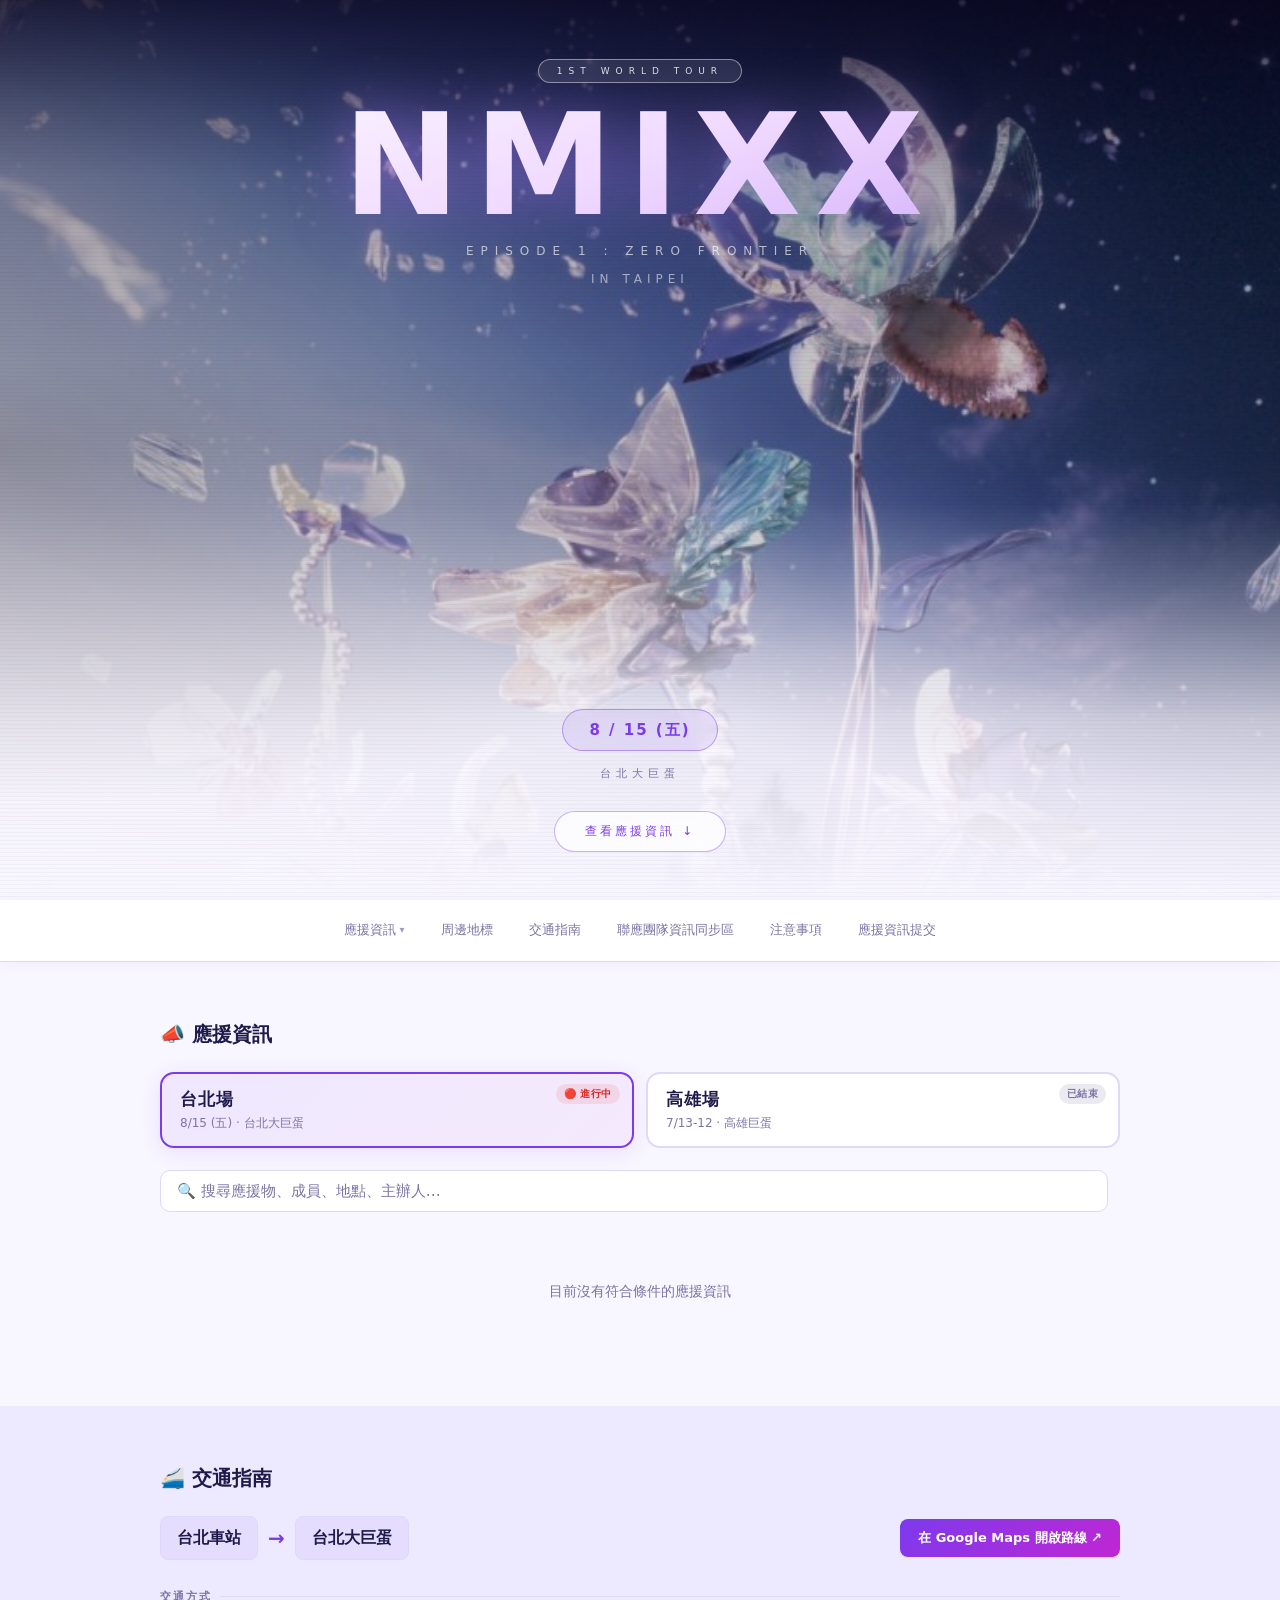
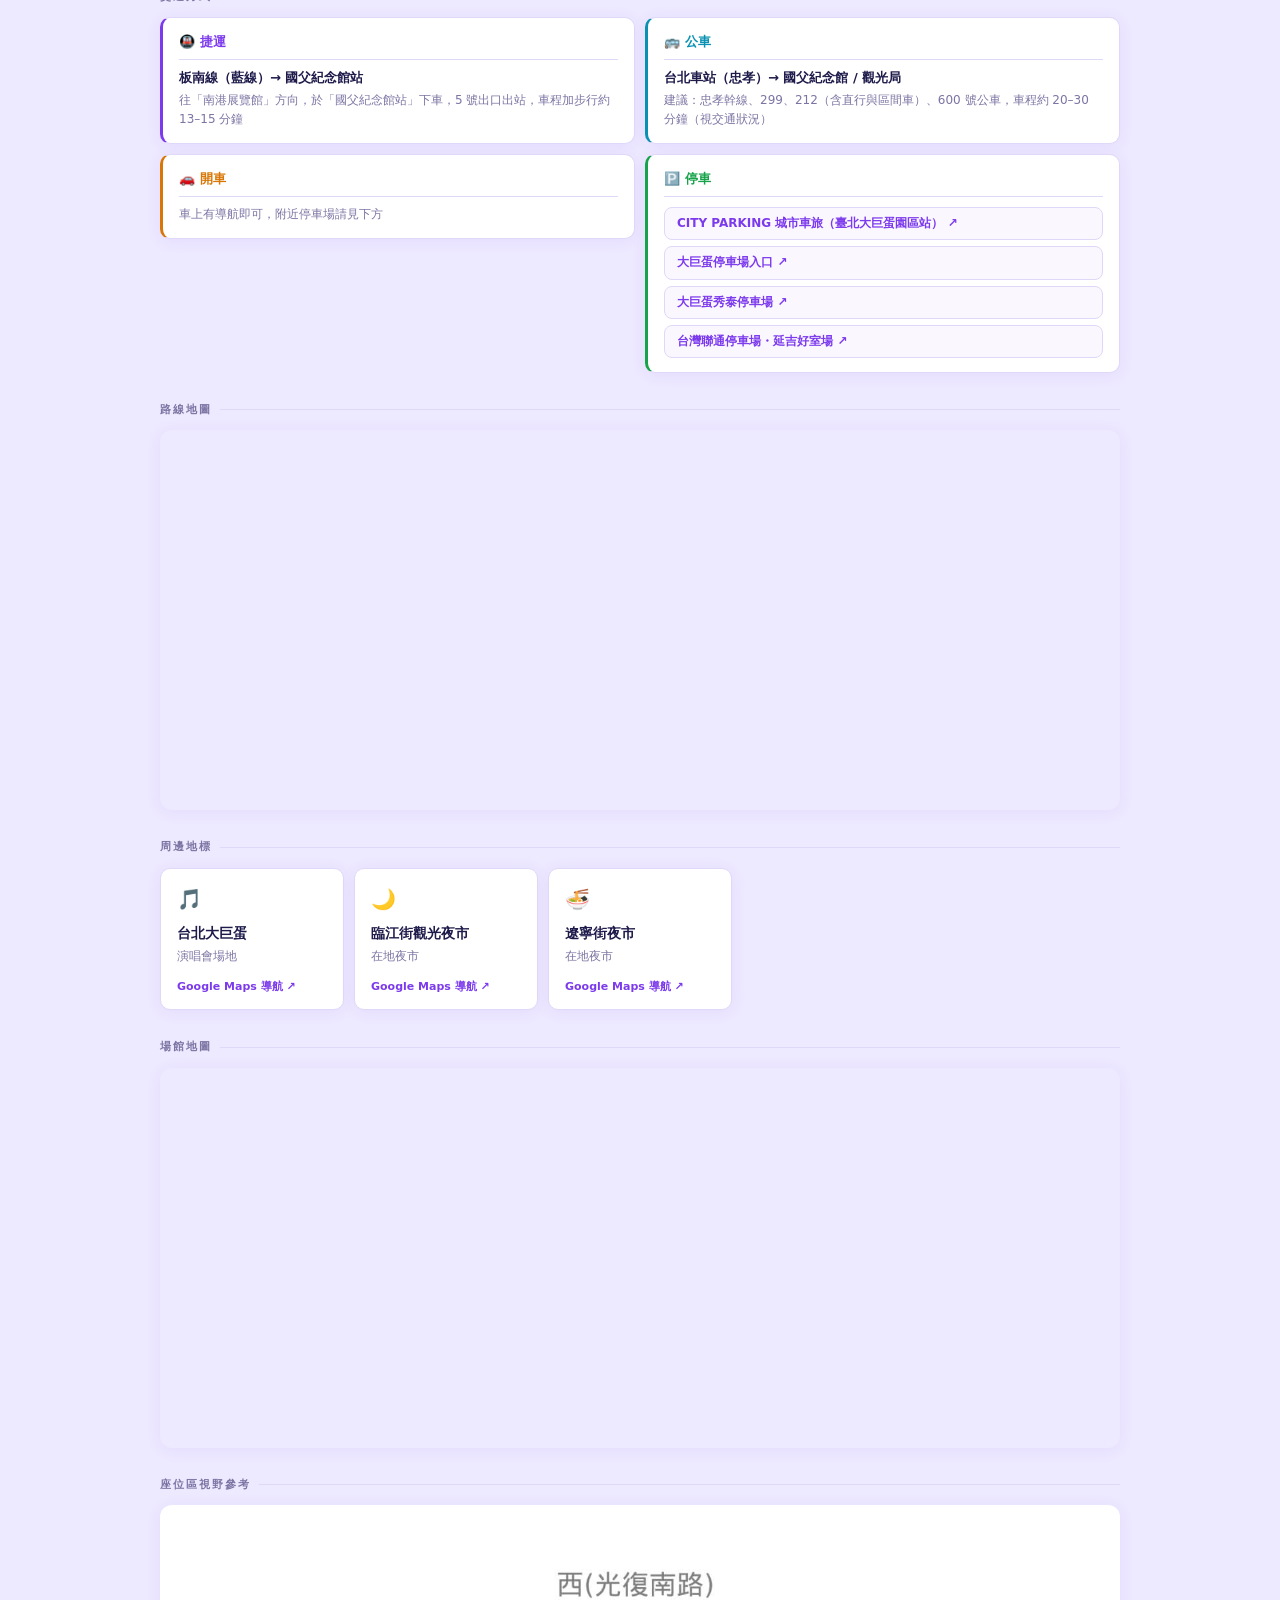
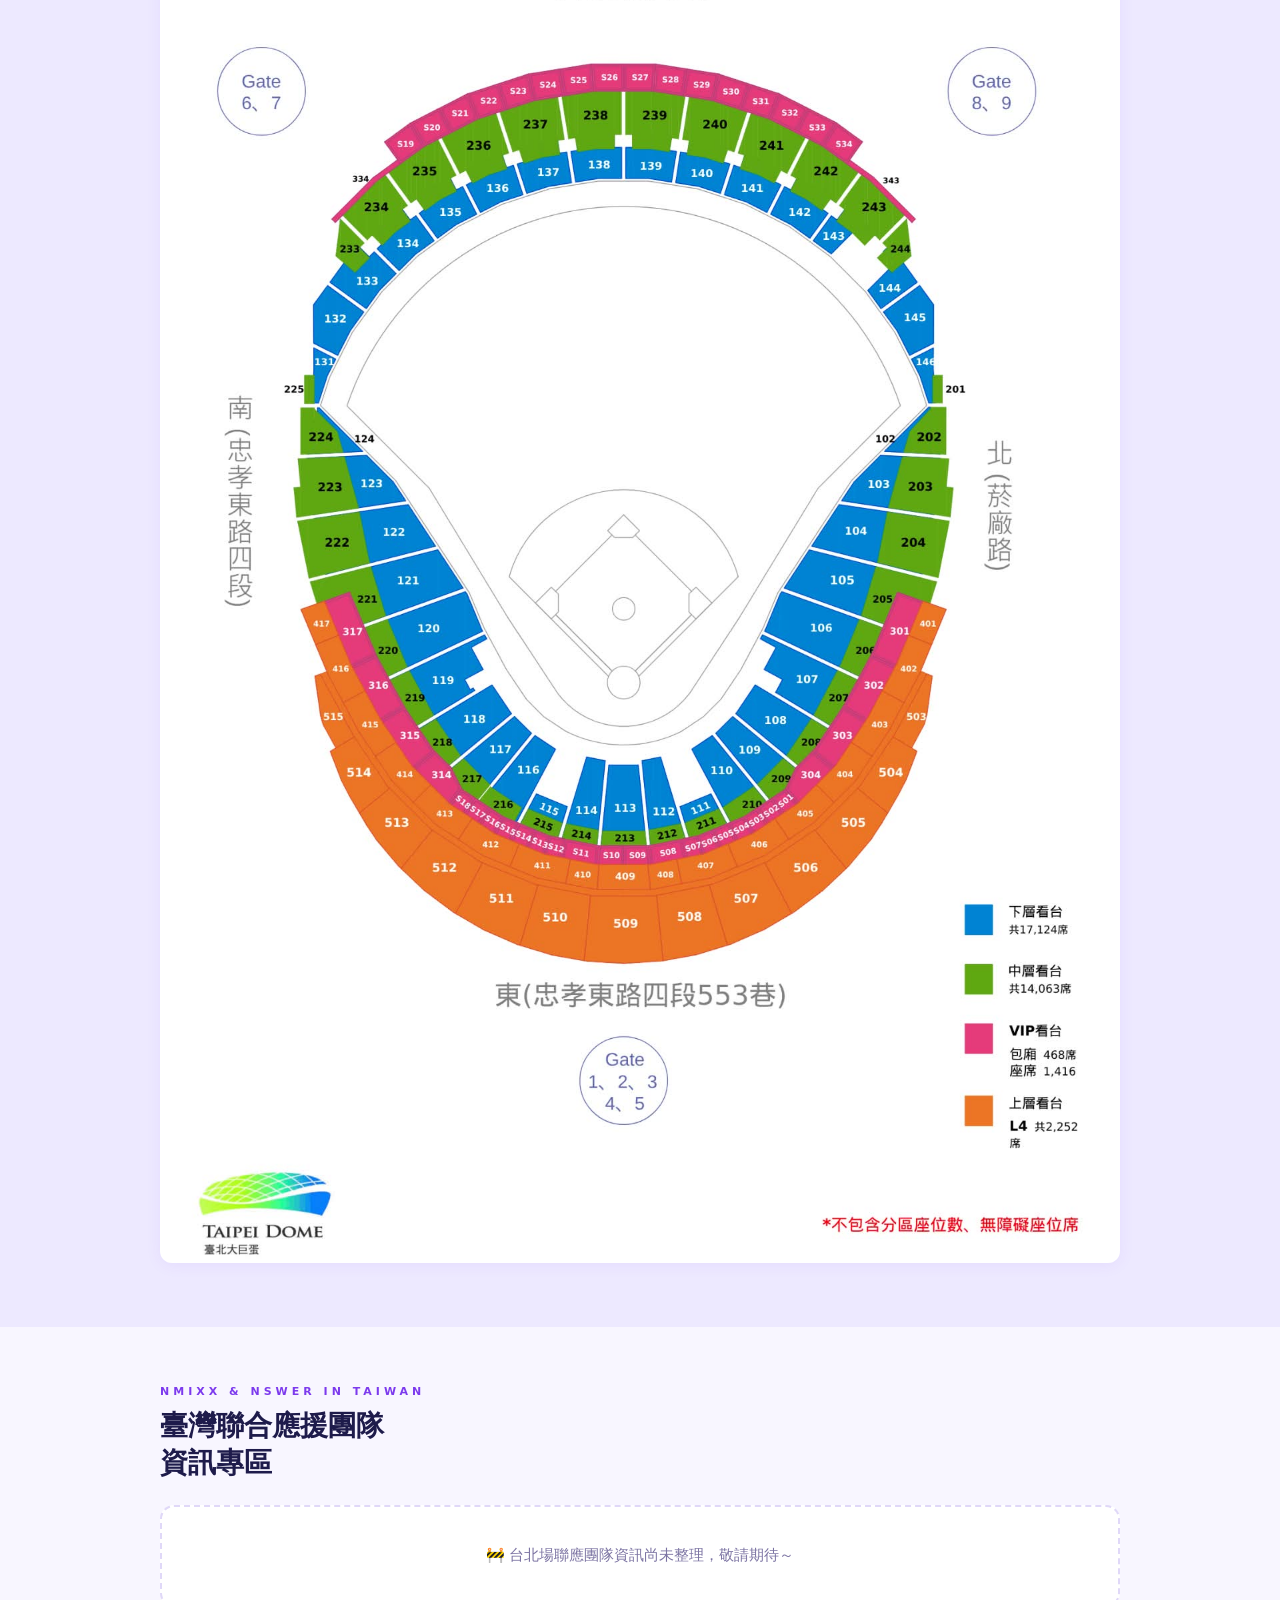
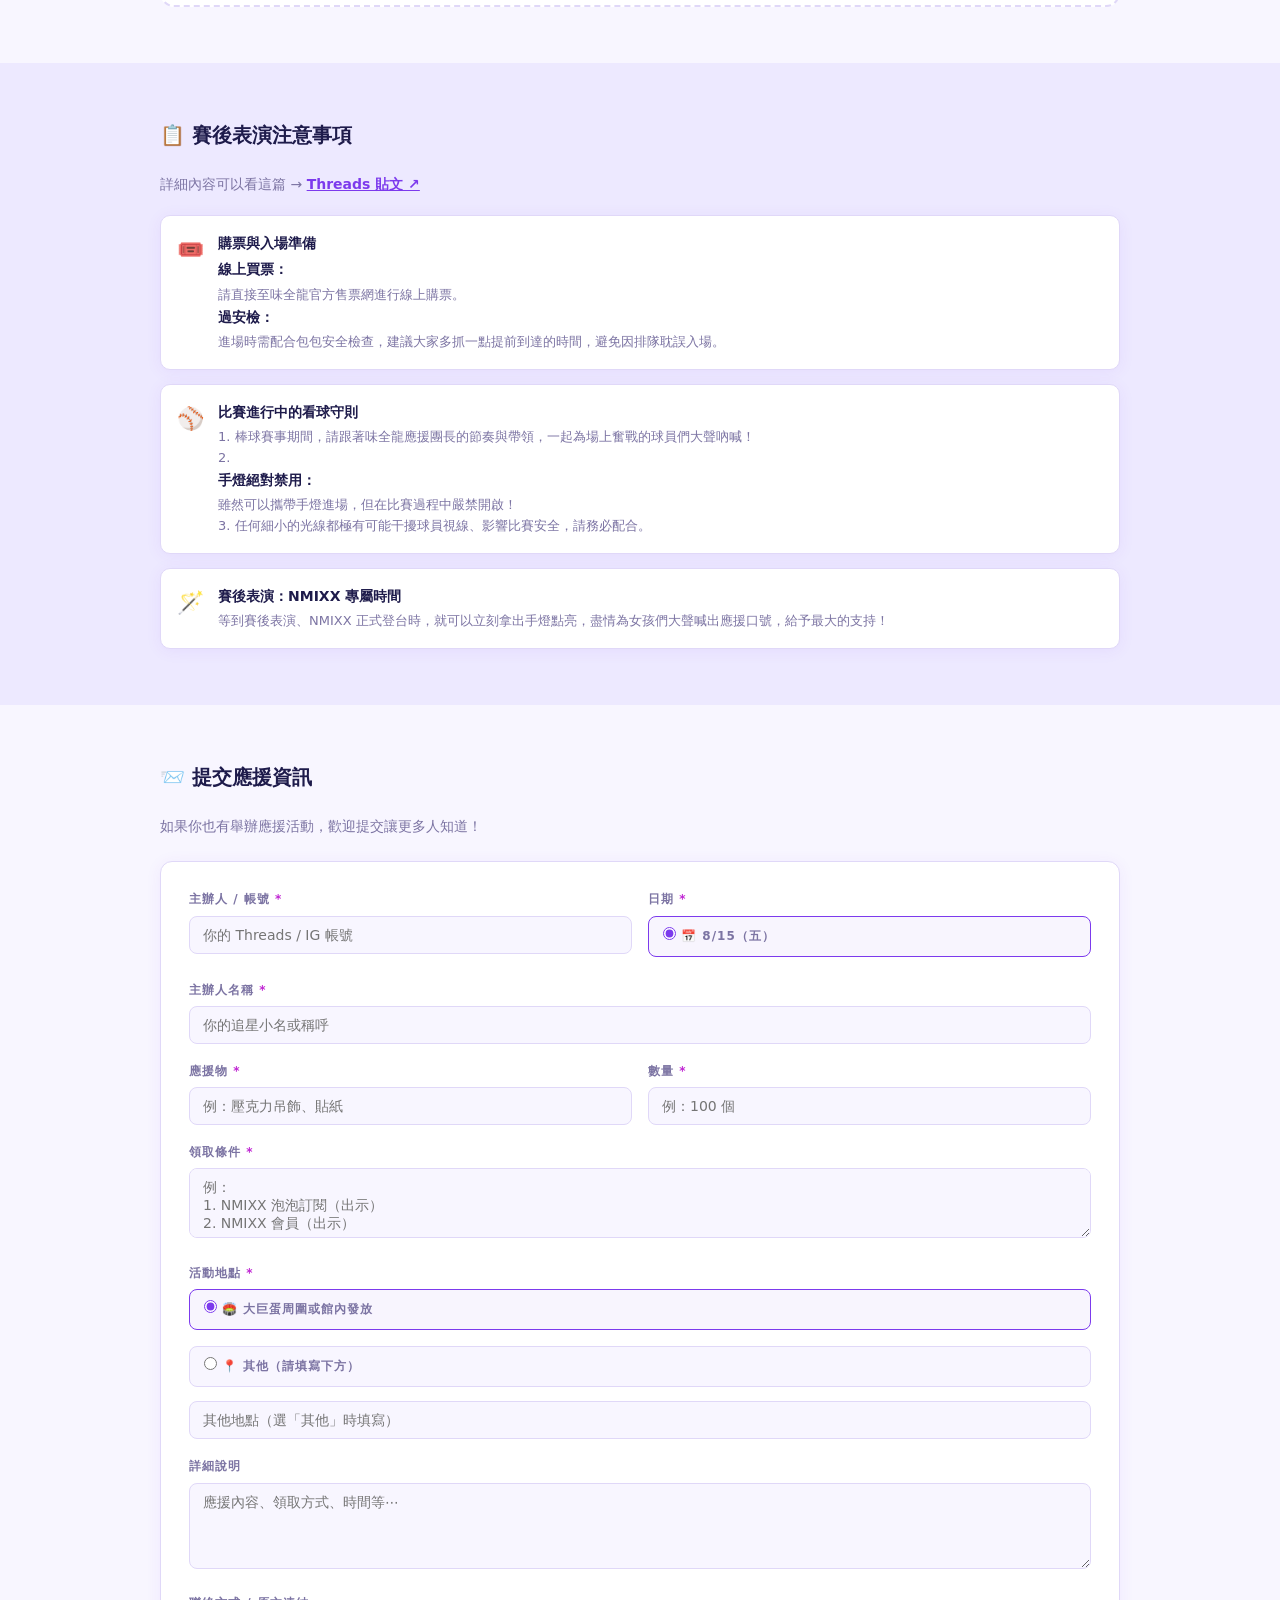
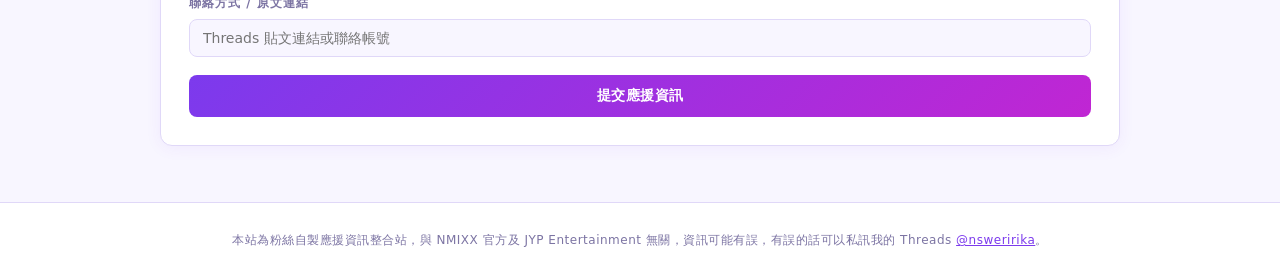
==== commit 7e734350: "style: 停車場連結改為紫色 pill 按鈕，取代原本刺眼的預設藍色超連結 Co-Authored-By: Claude Opus 4.7 (1M context) <noreply@anthro" ====
--- a/index.html
+++ b/index.html
@@ -234,11 +234,11 @@
           <div class="transport-card park">
             <div class="transport-card-head">🅿️ 停車</div>
             <div class="transport-item">
-              <div class="transport-detail">
-                <a href="https://maps.app.goo.gl/4MW6Brx8UpZB1GdXA" target="_blank" rel="noopener">CITY PARKING 城市車旅（臺北大巨蛋園區站）↗</a><br>
-                <a href="https://maps.app.goo.gl/q6hsd4nw6Qb9gN3u8" target="_blank" rel="noopener">大巨蛋停車場入口 ↗</a><br>
-                <a href="https://maps.app.goo.gl/bQoCP1AwoompprY89" target="_blank" rel="noopener">大巨蛋秀泰停車場 ↗</a><br>
-                <a href="https://maps.app.goo.gl/UzRnc6JFk3ENDU3S7" target="_blank" rel="noopener">台灣聯通停車場・延吉好室場 ↗</a>
+              <div class="parking-links">
+                <a href="https://maps.app.goo.gl/4MW6Brx8UpZB1GdXA" target="_blank" rel="noopener" class="parking-link">CITY PARKING 城市車旅（臺北大巨蛋園區站） ↗</a>
+                <a href="https://maps.app.goo.gl/q6hsd4nw6Qb9gN3u8" target="_blank" rel="noopener" class="parking-link">大巨蛋停車場入口 ↗</a>
+                <a href="https://maps.app.goo.gl/bQoCP1AwoompprY89" target="_blank" rel="noopener" class="parking-link">大巨蛋秀泰停車場 ↗</a>
+                <a href="https://maps.app.goo.gl/UzRnc6JFk3ENDU3S7" target="_blank" rel="noopener" class="parking-link">台灣聯通停車場・延吉好室場 ↗</a>
               </div>
             </div>
           </div>
--- a/style.css
+++ b/style.css
@@ -759,6 +759,31 @@
   line-height: 1.6;
 }
 
+.parking-links {
+  display: flex;
+  flex-direction: column;
+  gap: 6px;
+  margin-top: 2px;
+}
+.parking-link {
+  display: inline-flex;
+  align-items: center;
+  font-size: 12px;
+  color: var(--purple);
+  font-weight: 600;
+  padding: 6px 12px;
+  border: 1px solid var(--border);
+  border-radius: 8px;
+  background: rgba(124, 58, 237, .04);
+  text-decoration: none;
+  transition: all 0.15s ease;
+}
+.parking-link:hover {
+  border-color: var(--purple);
+  background: rgba(124, 58, 237, .1);
+  transform: translateX(2px);
+}
+
 /* ── TRANSPORT SUBSECTION LABELS ── */
 .transport-sub-label {
   font-size: 11px;
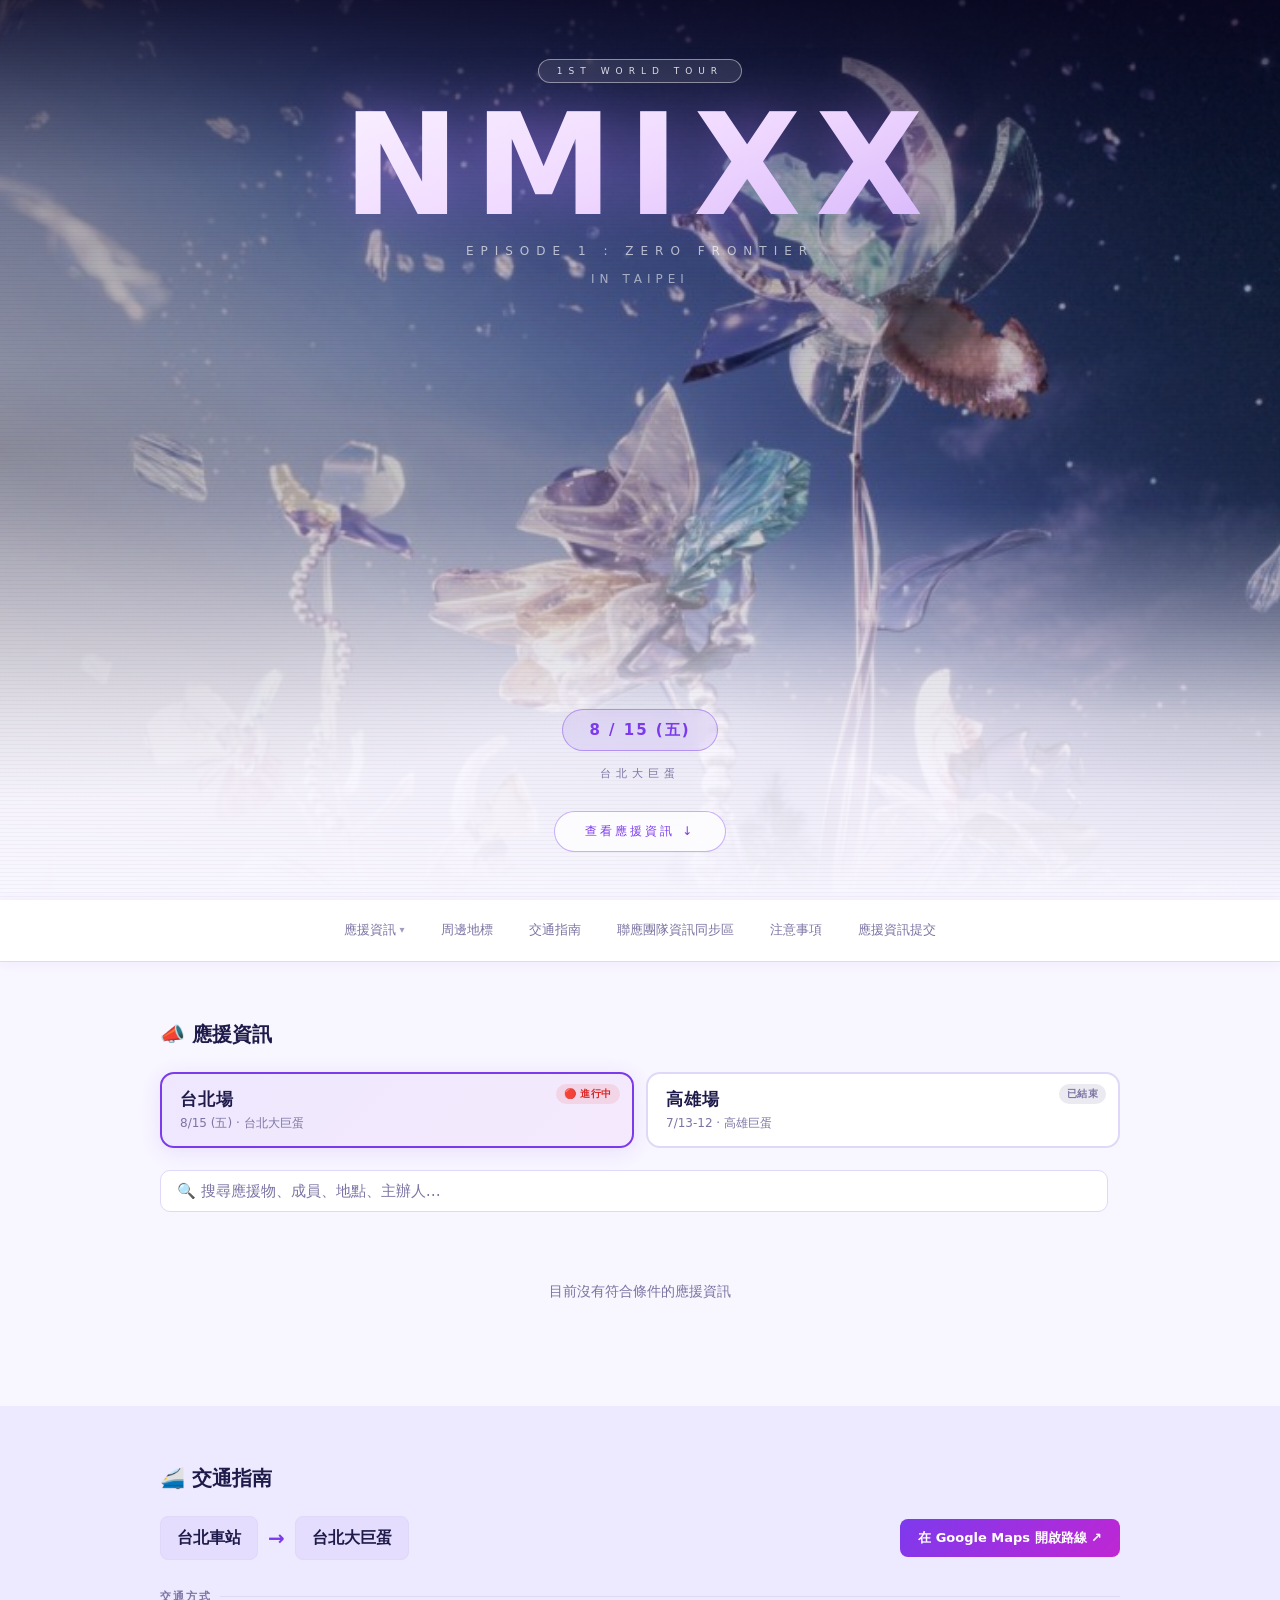
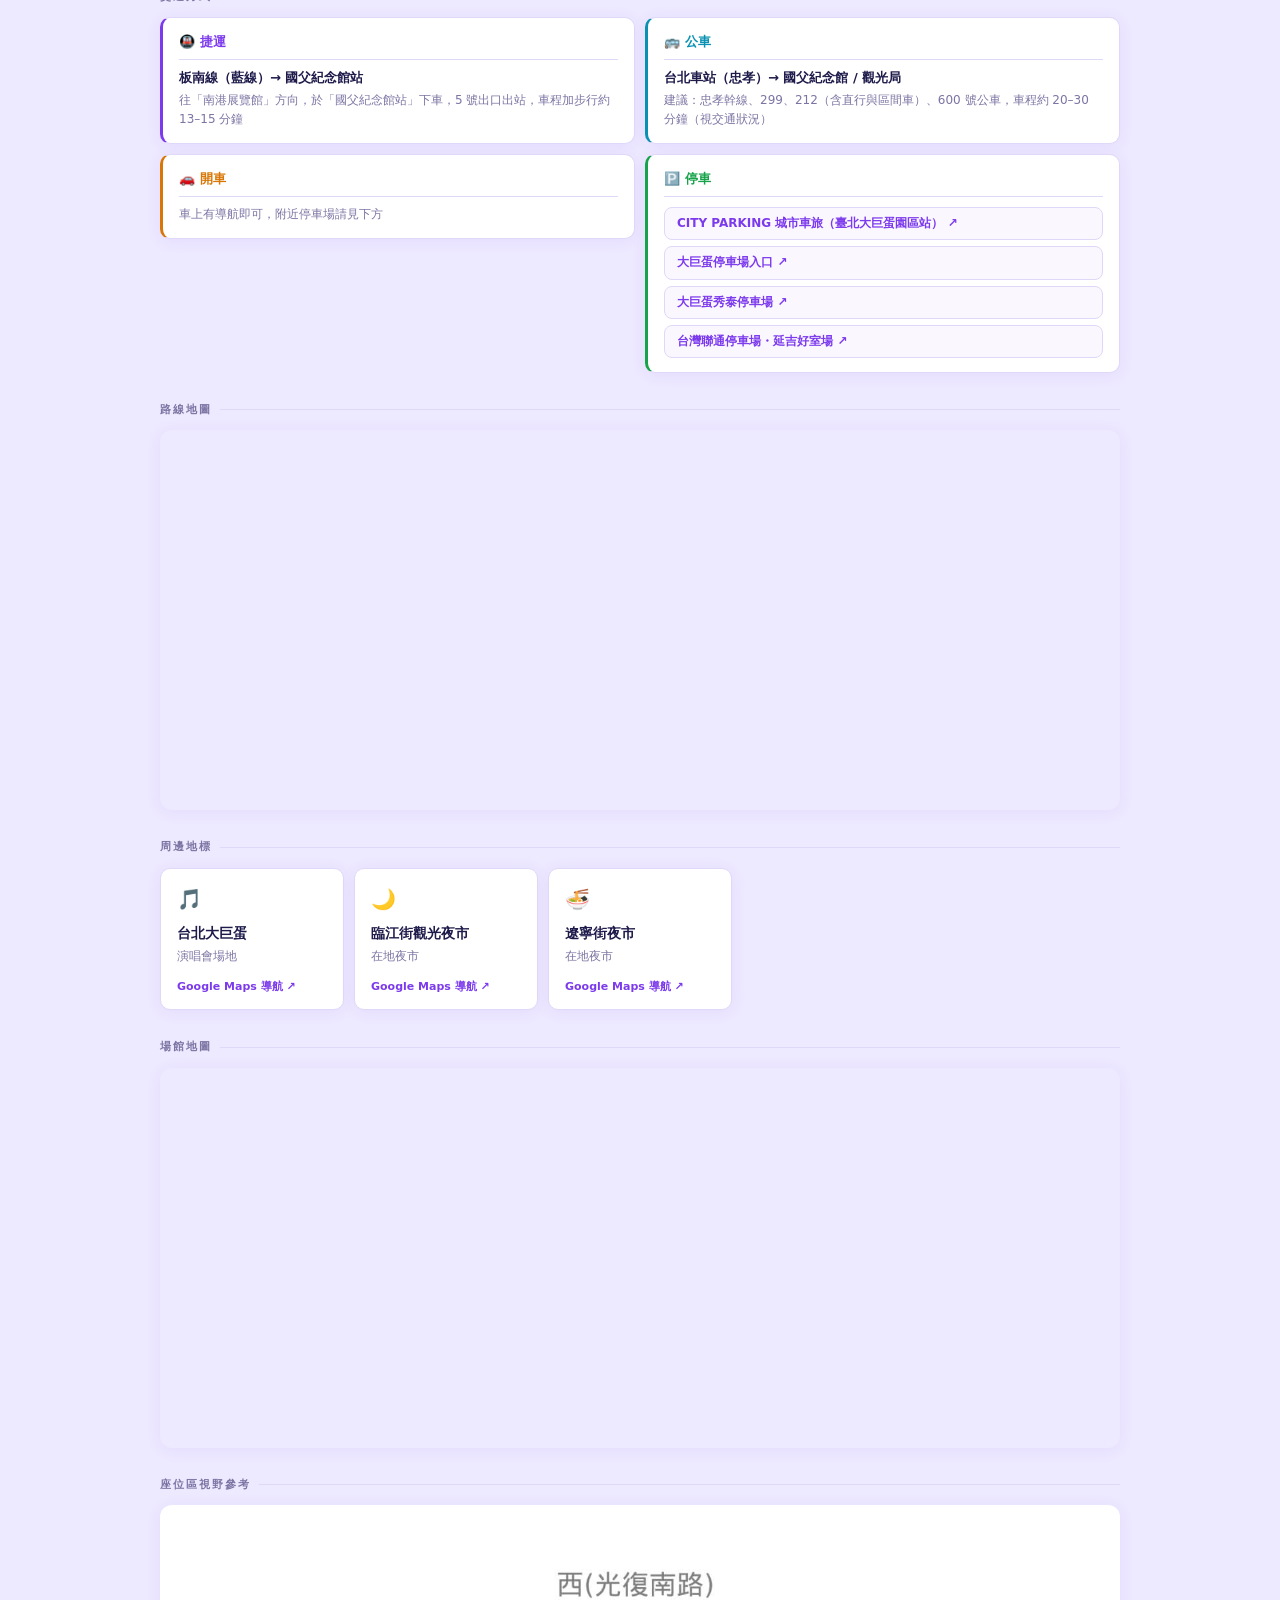
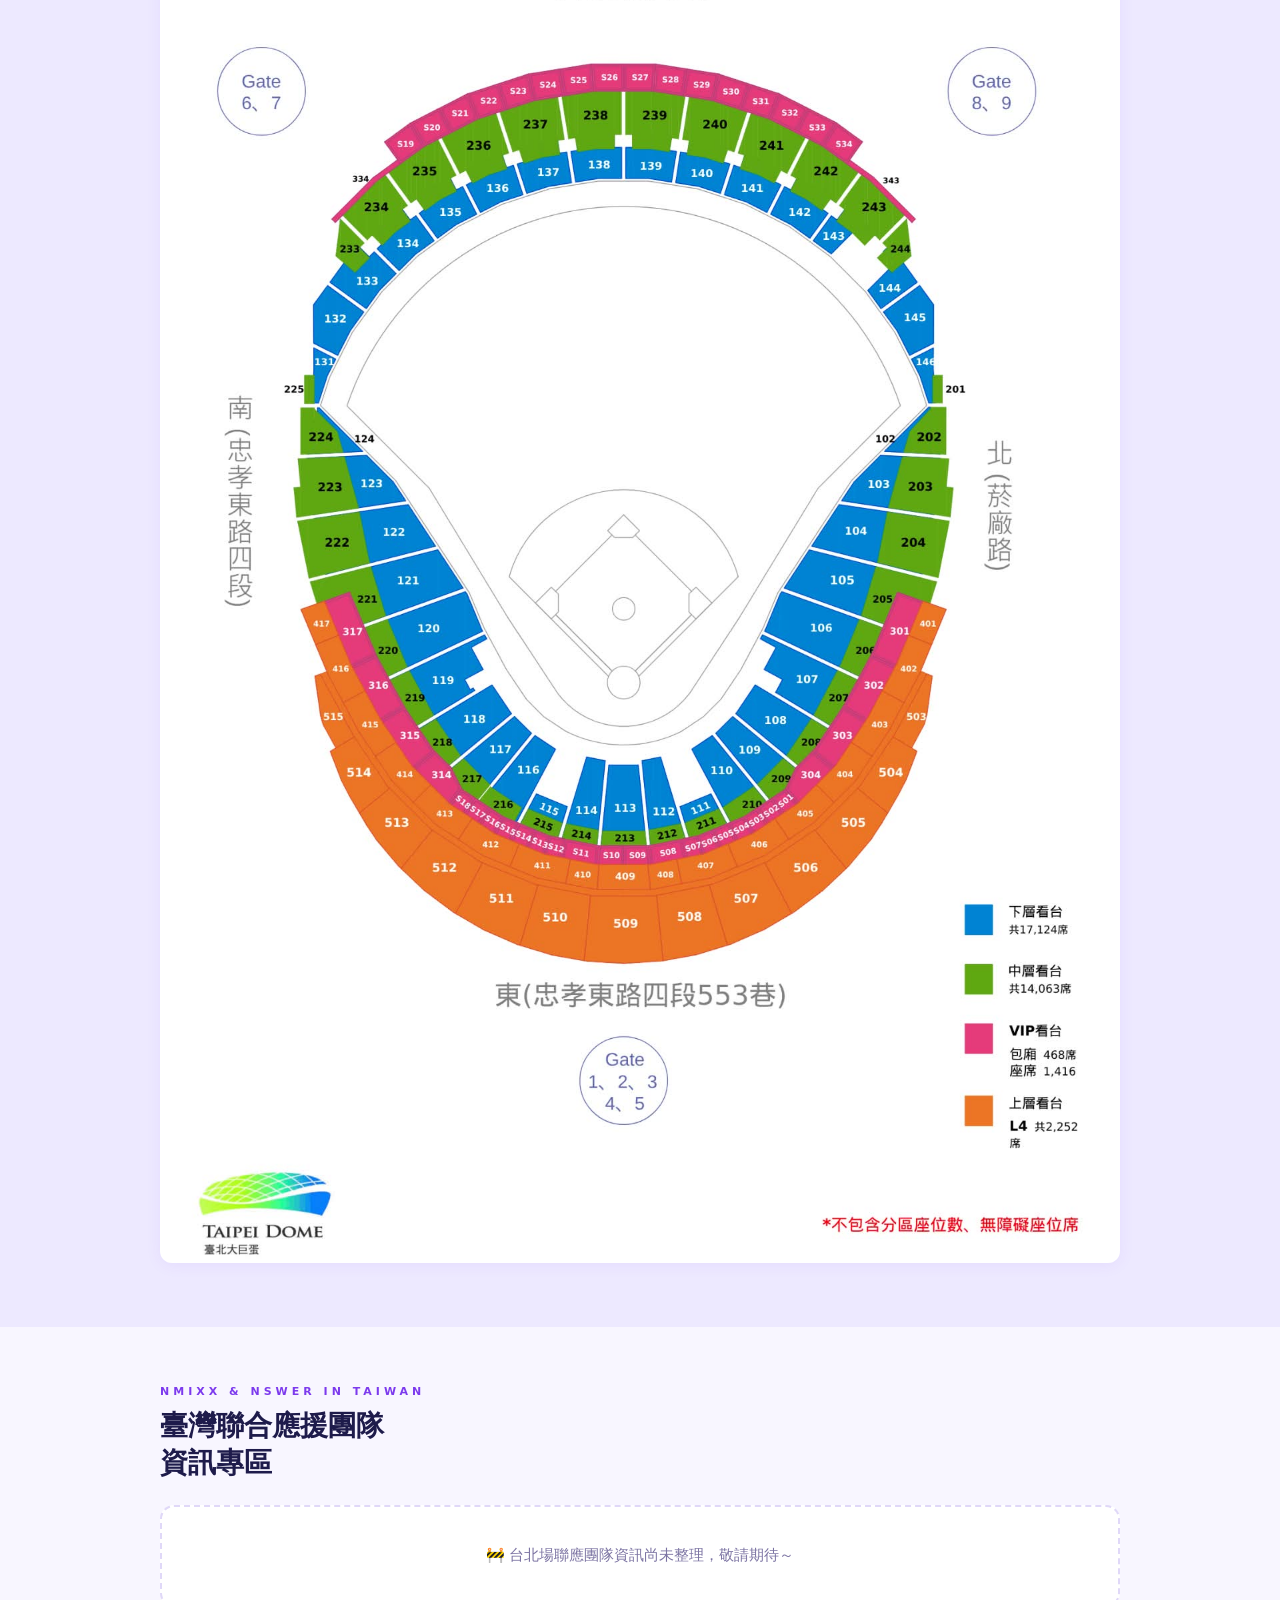
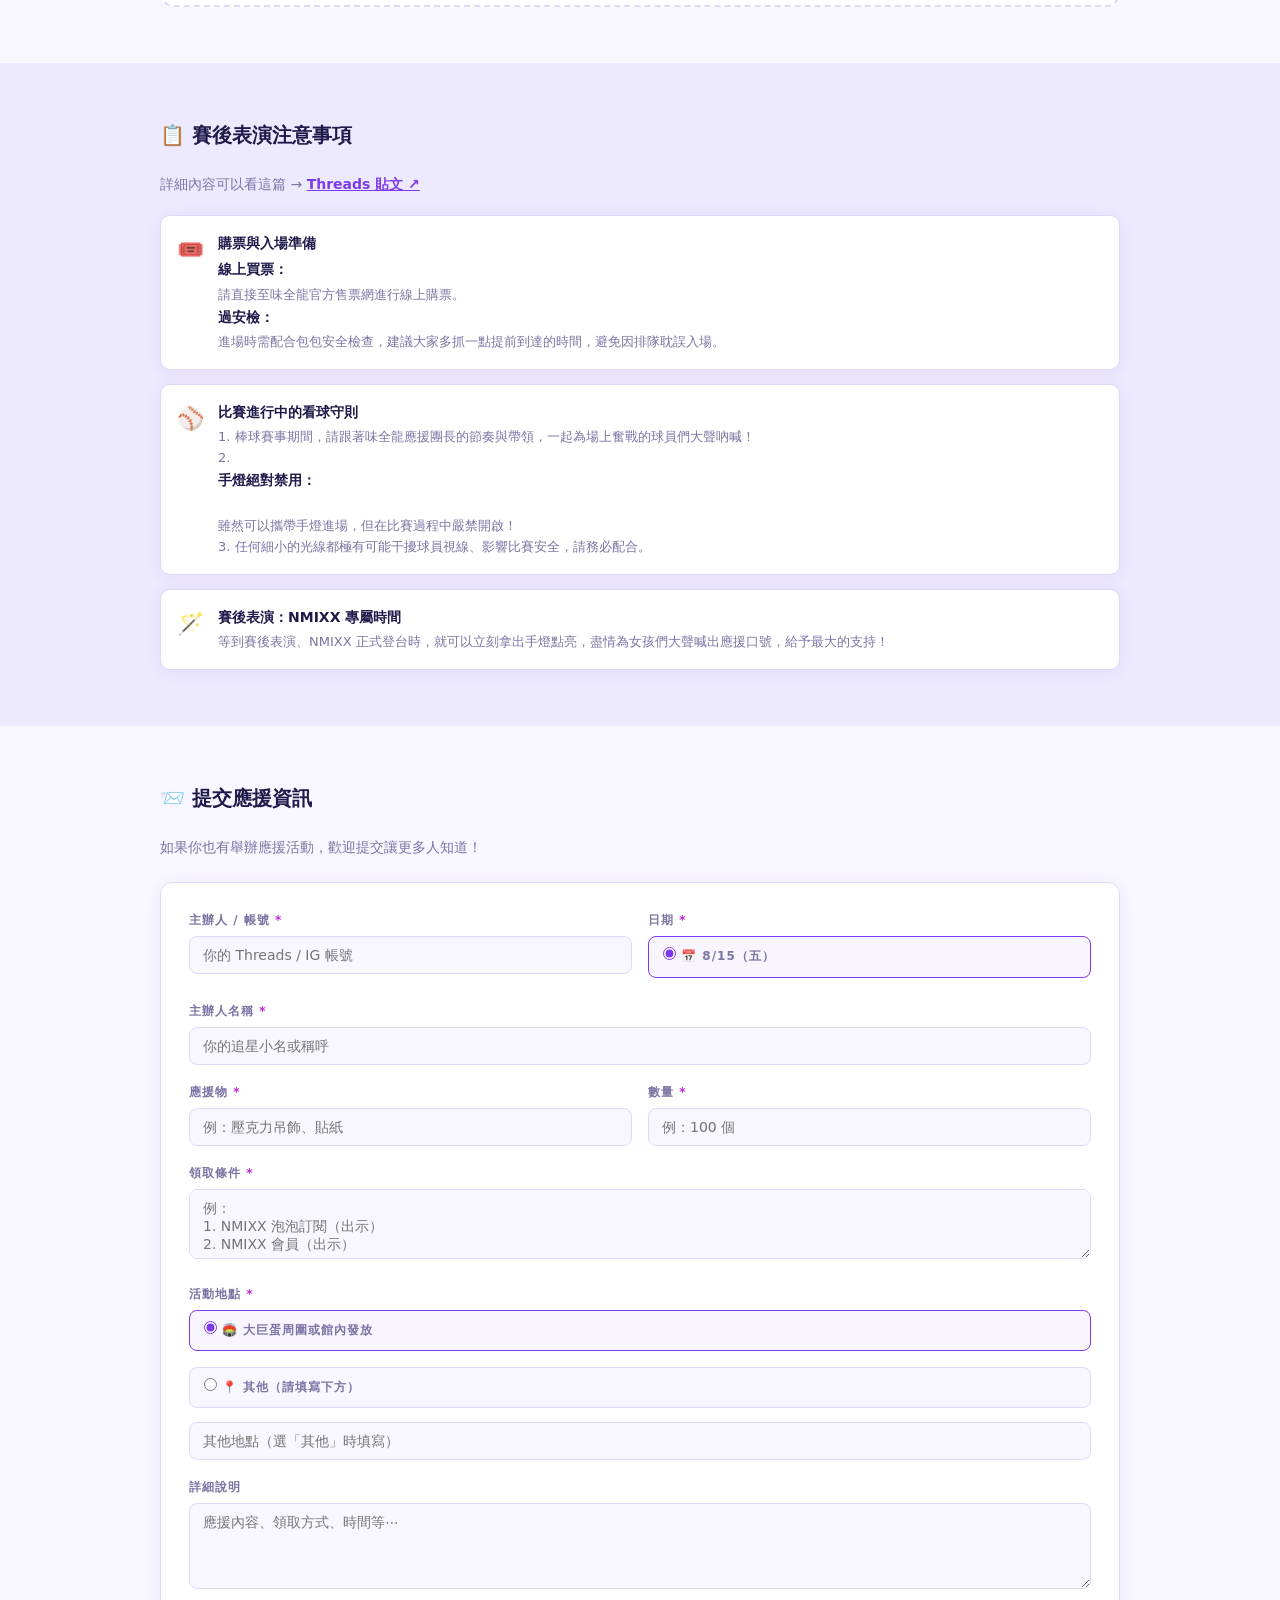
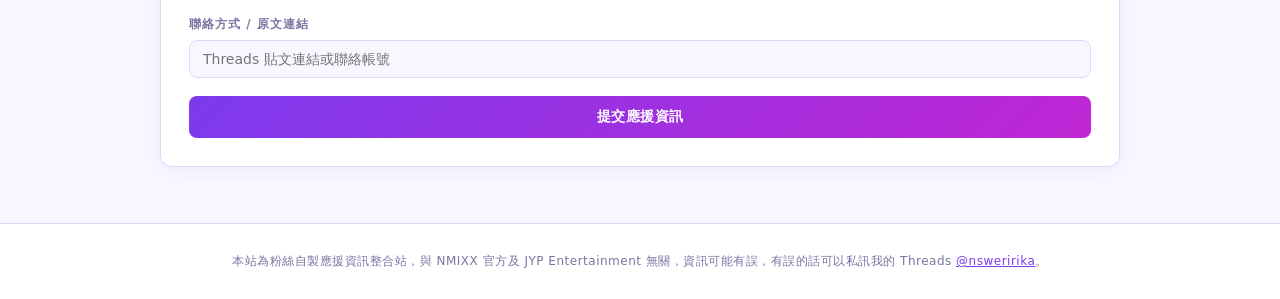
==== commit 207ed23e: "style: 「手燈絕對禁用：」與說明句換行分開，符合使用者排版 Co-Authored-By: Claude Opus 4.7 (1M context) <noreply@anthropic.com" ====
--- a/index.html
+++ b/index.html
@@ -415,7 +415,7 @@
             <div>
               <strong>比賽進行中的看球守則</strong>
               <p>1. 棒球賽事期間，請跟著味全龍應援團長的節奏與帶領，一起為場上奮戰的球員們大聲吶喊！</p>
-              <p>2. <strong>手燈絕對禁用：</strong>雖然可以攜帶手燈進場，但在比賽過程中嚴禁開啟！</p>
+              <p>2. <strong>手燈絕對禁用：</strong><br>雖然可以攜帶手燈進場，但在比賽過程中嚴禁開啟！</p>
               <p>3. 任何細小的光線都極有可能干擾球員視線、影響比賽安全，請務必配合。</p>
             </div>
           </div>
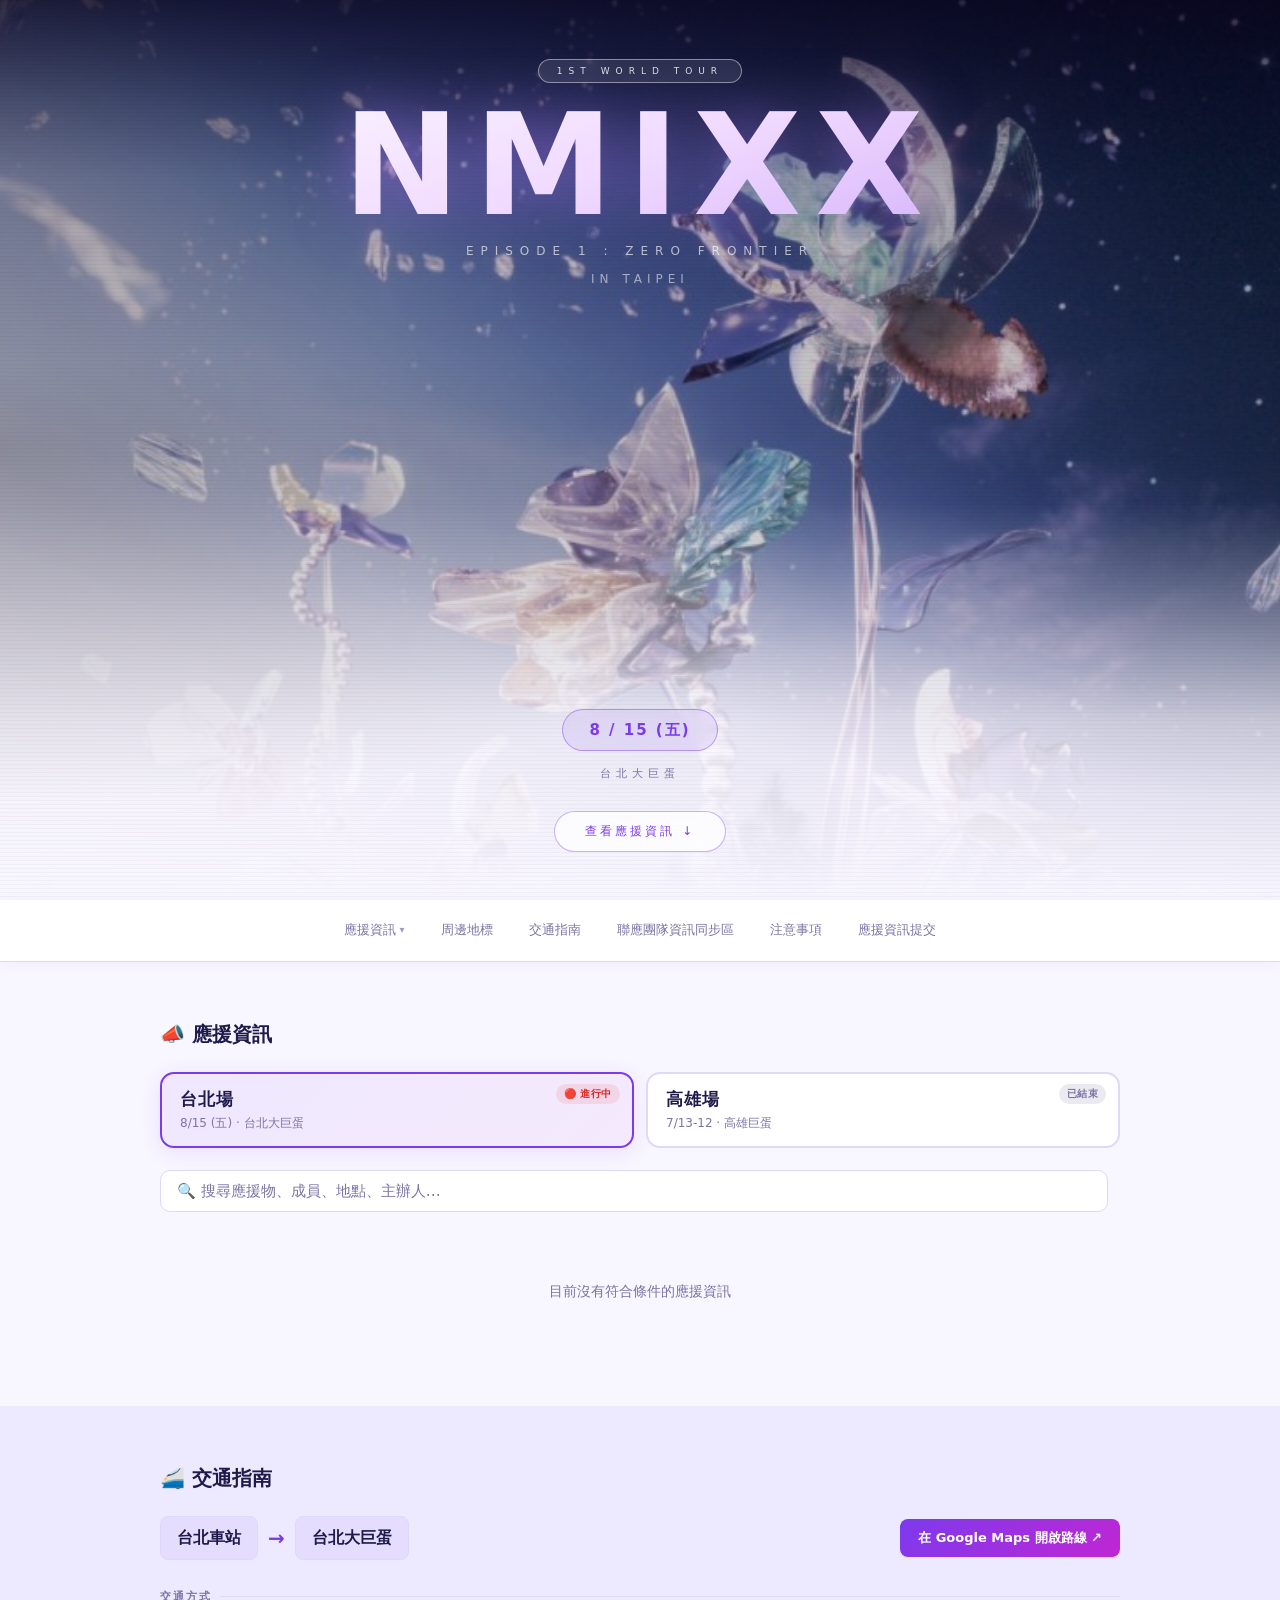
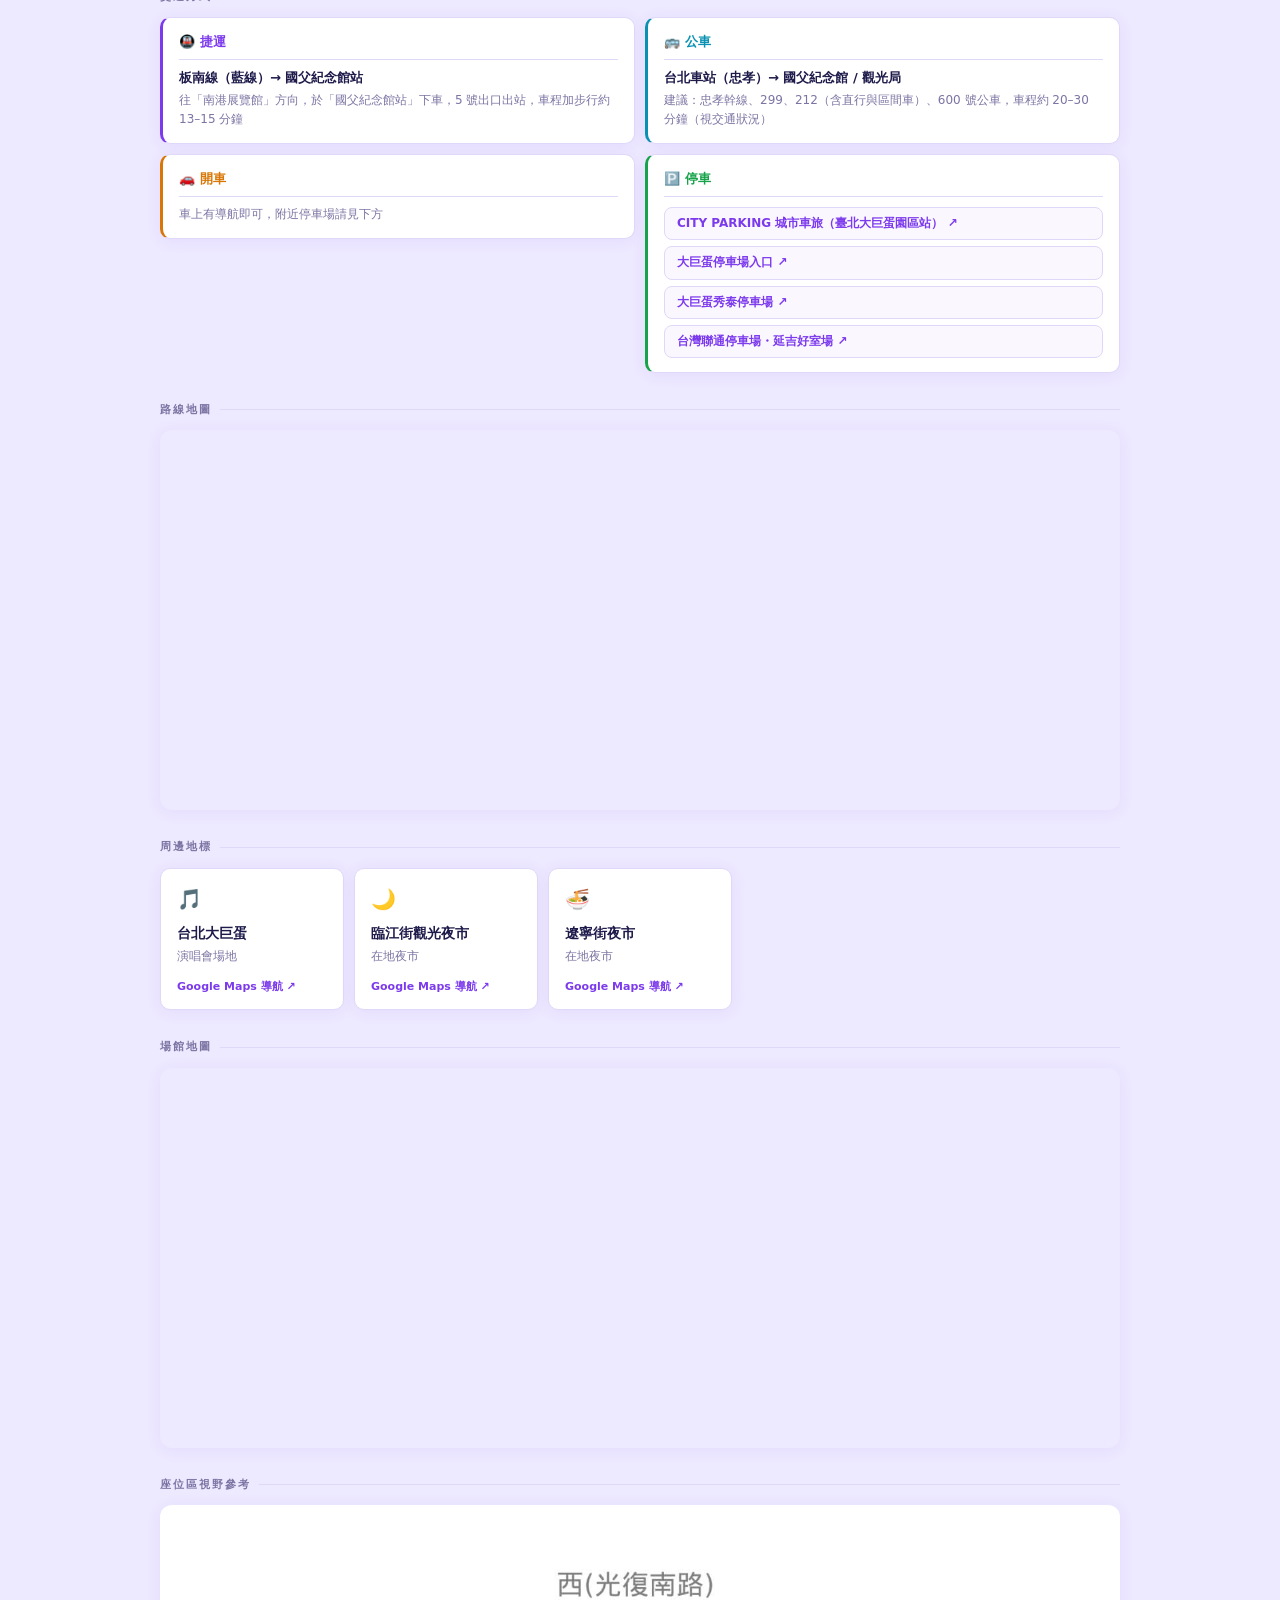
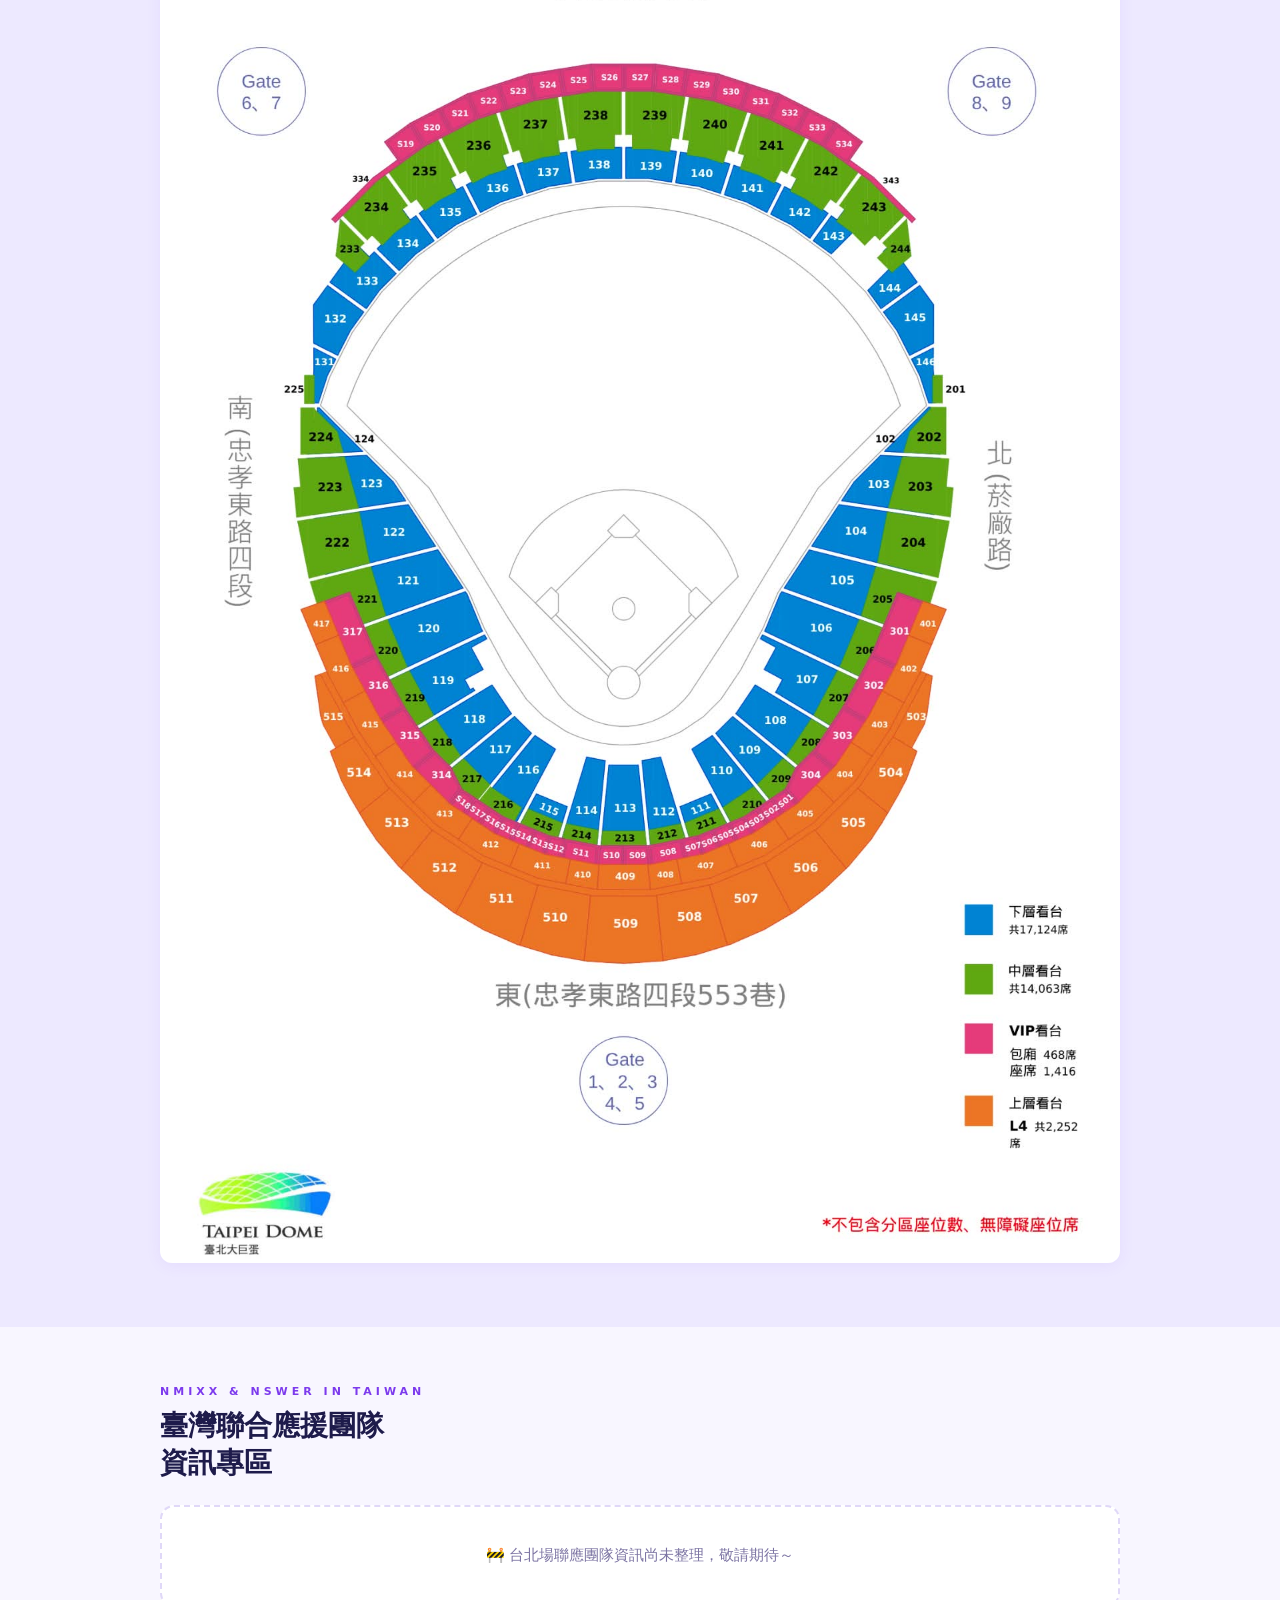
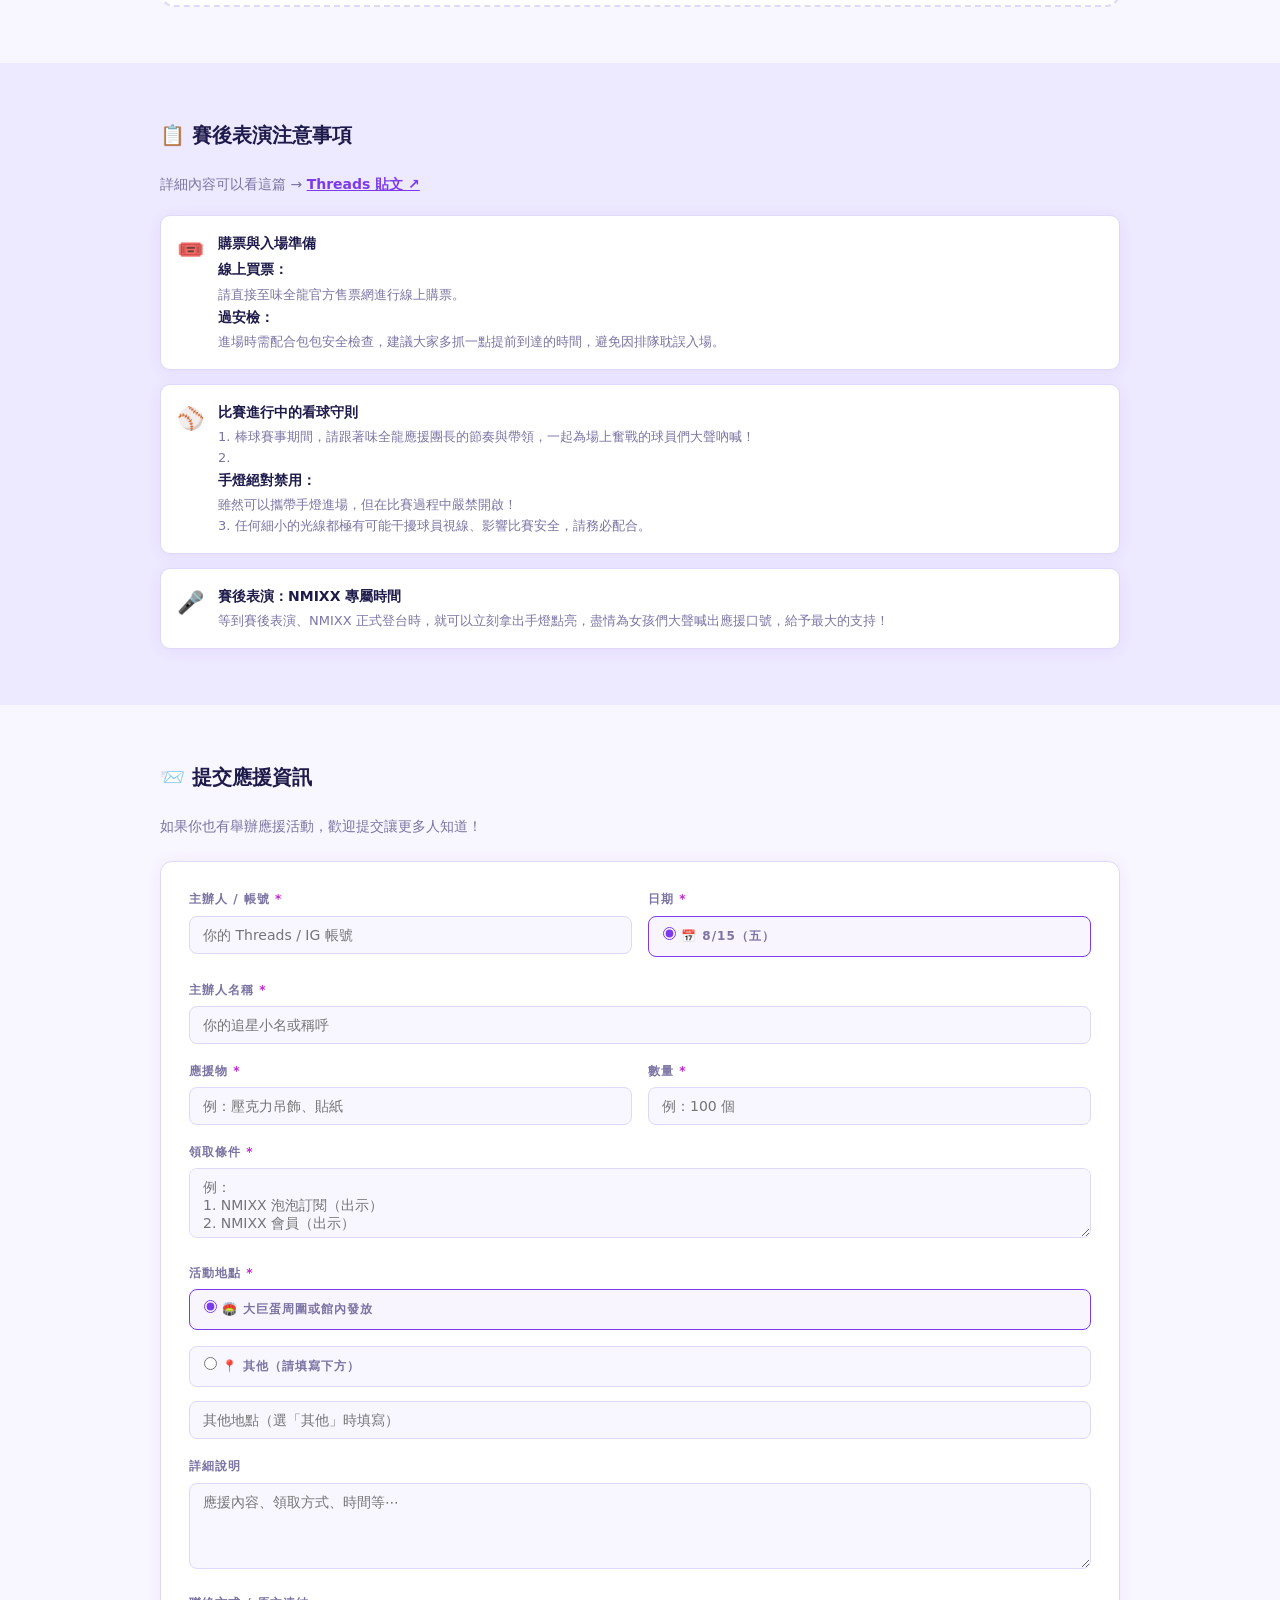
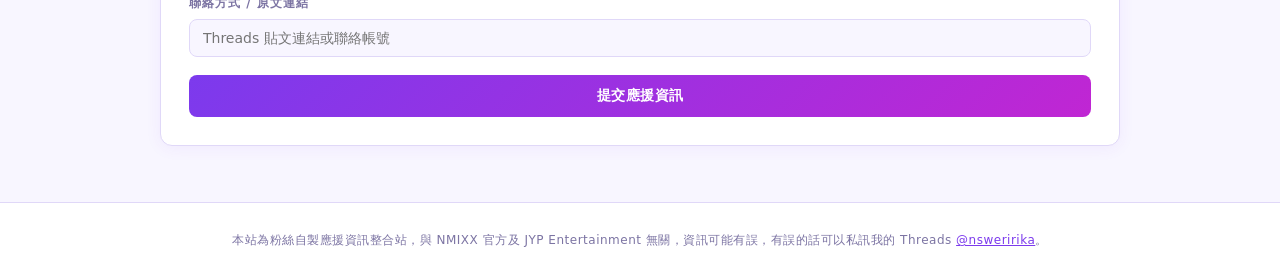
==== commit aa65a9c2: "style: 手燈禁用改回單行；賽後表演 icon 改為 🎤 Co-Authored-By: Claude Opus 4.7 (1M context) <noreply@anthropic.com>" ====
--- a/index.html
+++ b/index.html
@@ -415,12 +415,12 @@
             <div>
               <strong>比賽進行中的看球守則</strong>
               <p>1. 棒球賽事期間，請跟著味全龍應援團長的節奏與帶領，一起為場上奮戰的球員們大聲吶喊！</p>
-              <p>2. <strong>手燈絕對禁用：</strong><br>雖然可以攜帶手燈進場，但在比賽過程中嚴禁開啟！</p>
+              <p>2. <strong>手燈絕對禁用：</strong>雖然可以攜帶手燈進場，但在比賽過程中嚴禁開啟！</p>
               <p>3. 任何細小的光線都極有可能干擾球員視線、影響比賽安全，請務必配合。</p>
             </div>
           </div>
           <div class="note-item">
-            <span class="note-icon">🪄</span>
+            <span class="note-icon">🎤</span>
             <div>
               <strong>賽後表演：NMIXX 專屬時間</strong>
               <p>等到賽後表演、NMIXX 正式登台時，就可以立刻拿出手燈點亮，盡情為女孩們大聲喊出應援口號，給予最大的支持！</p>
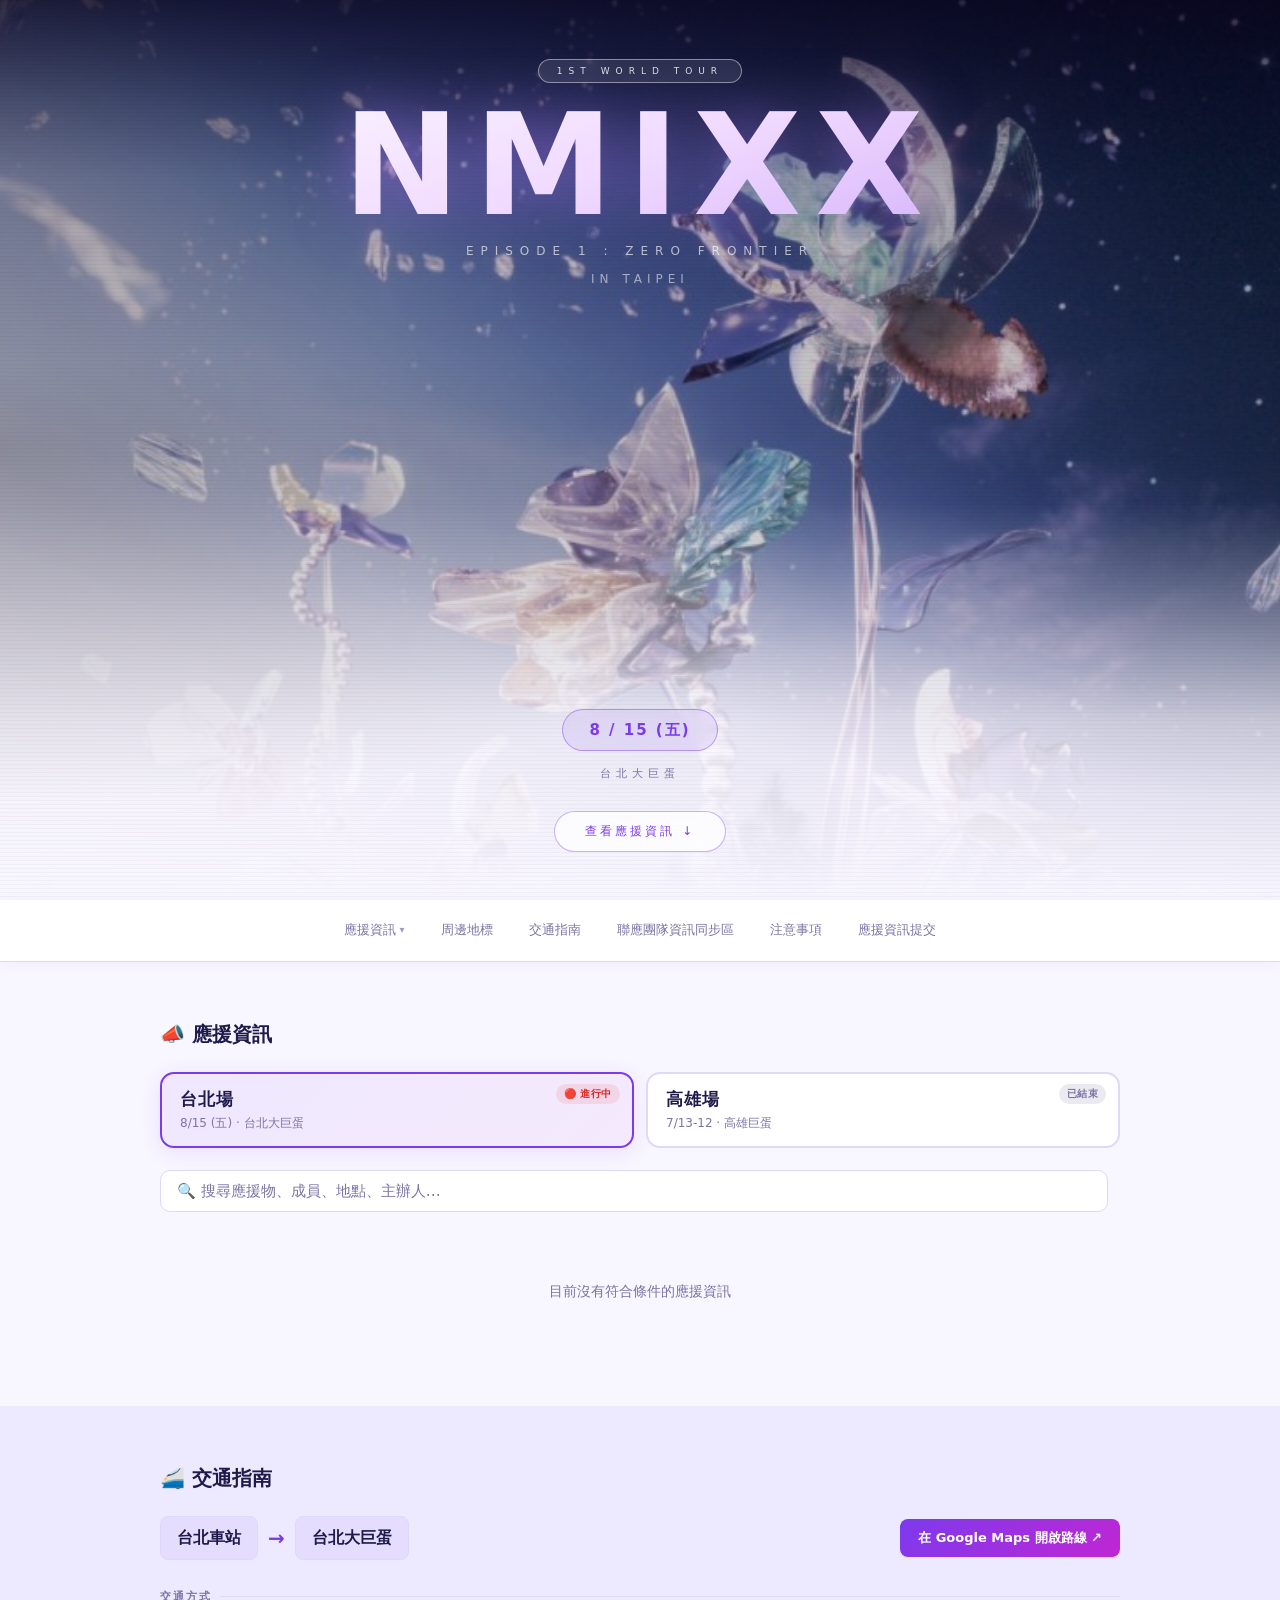
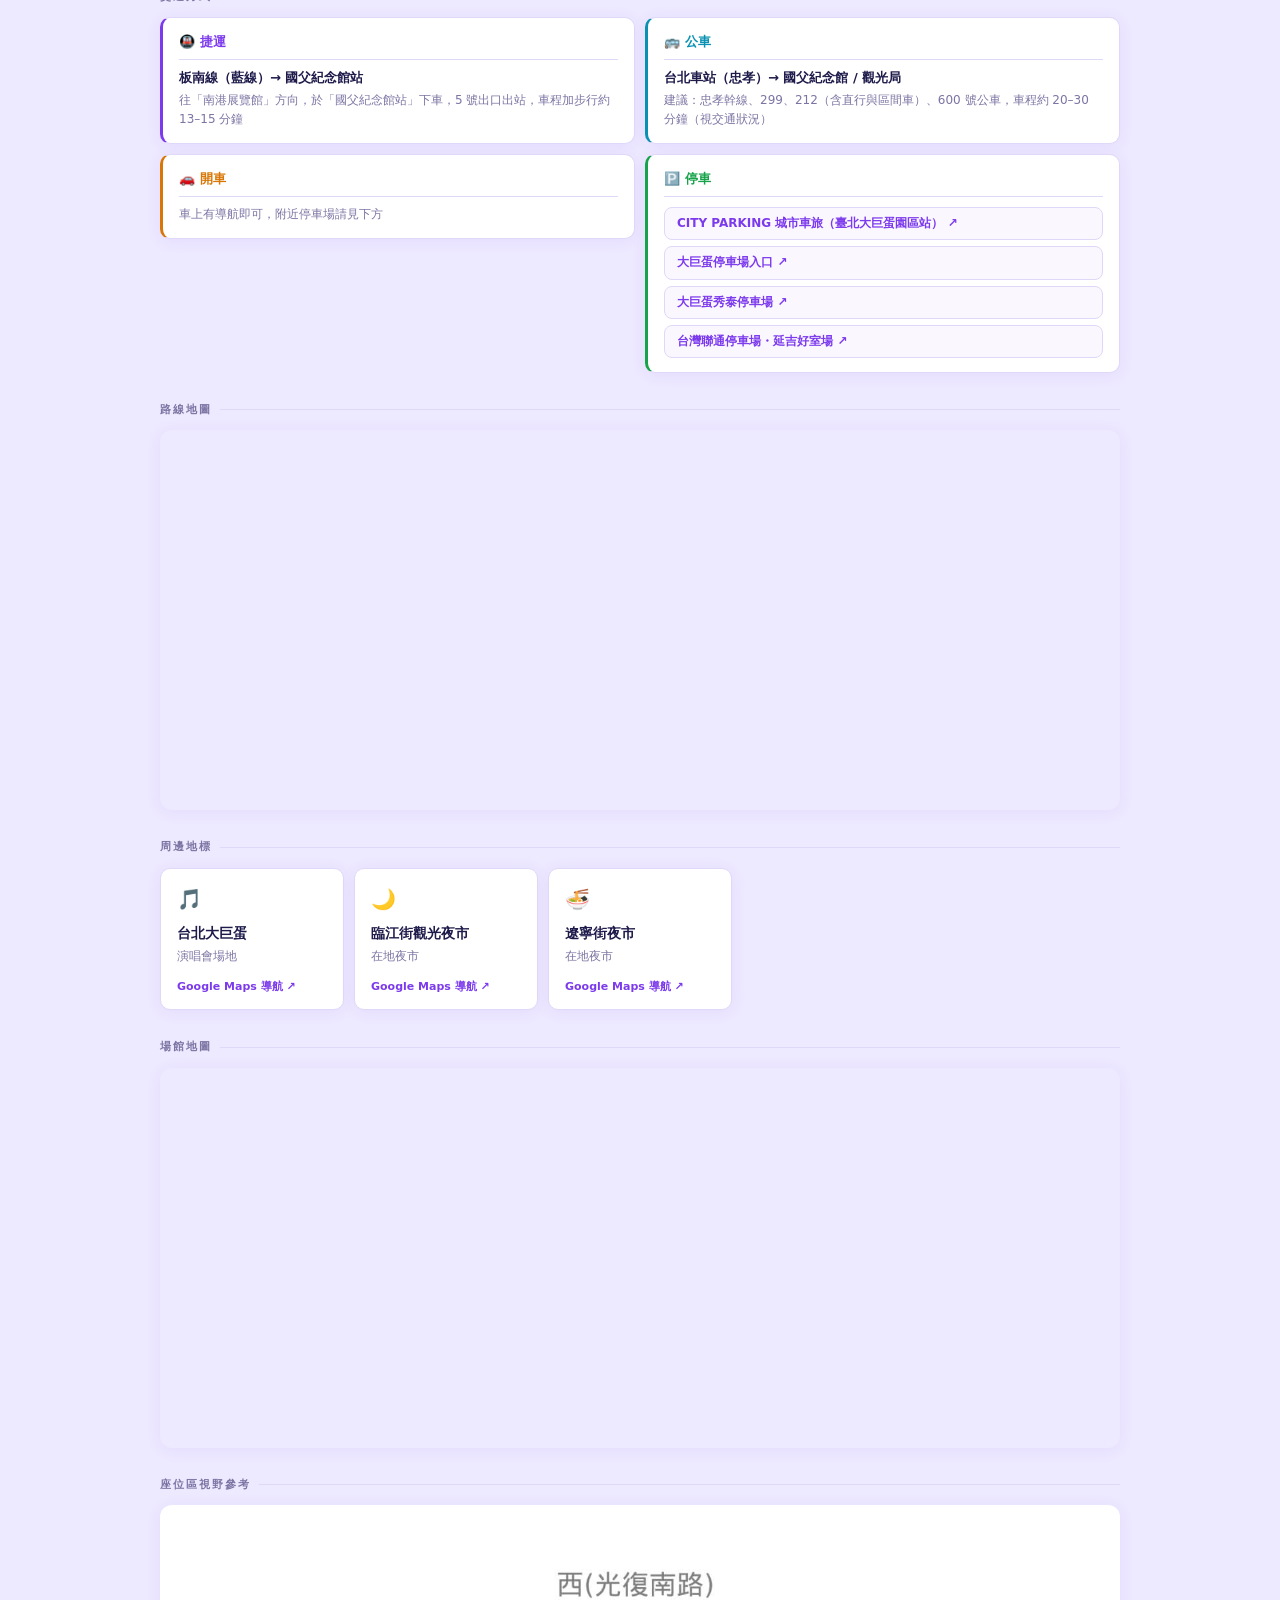
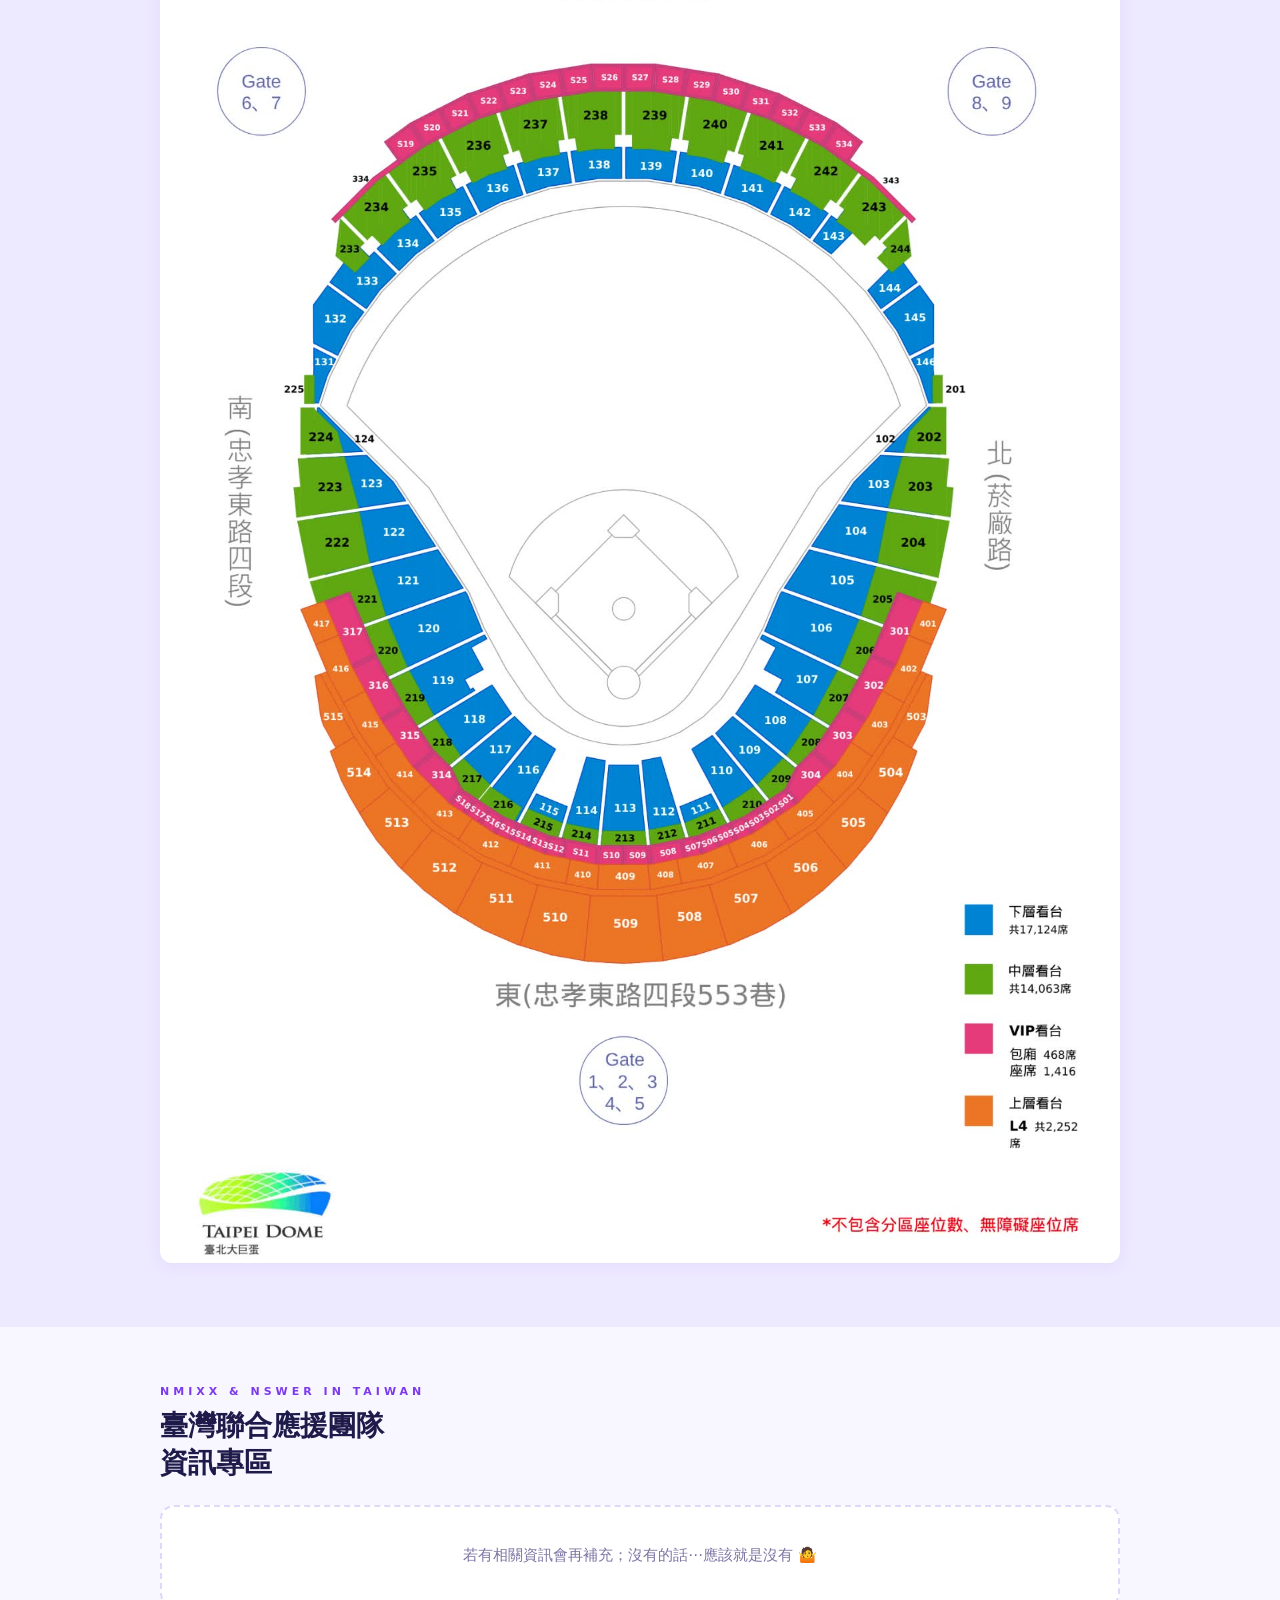
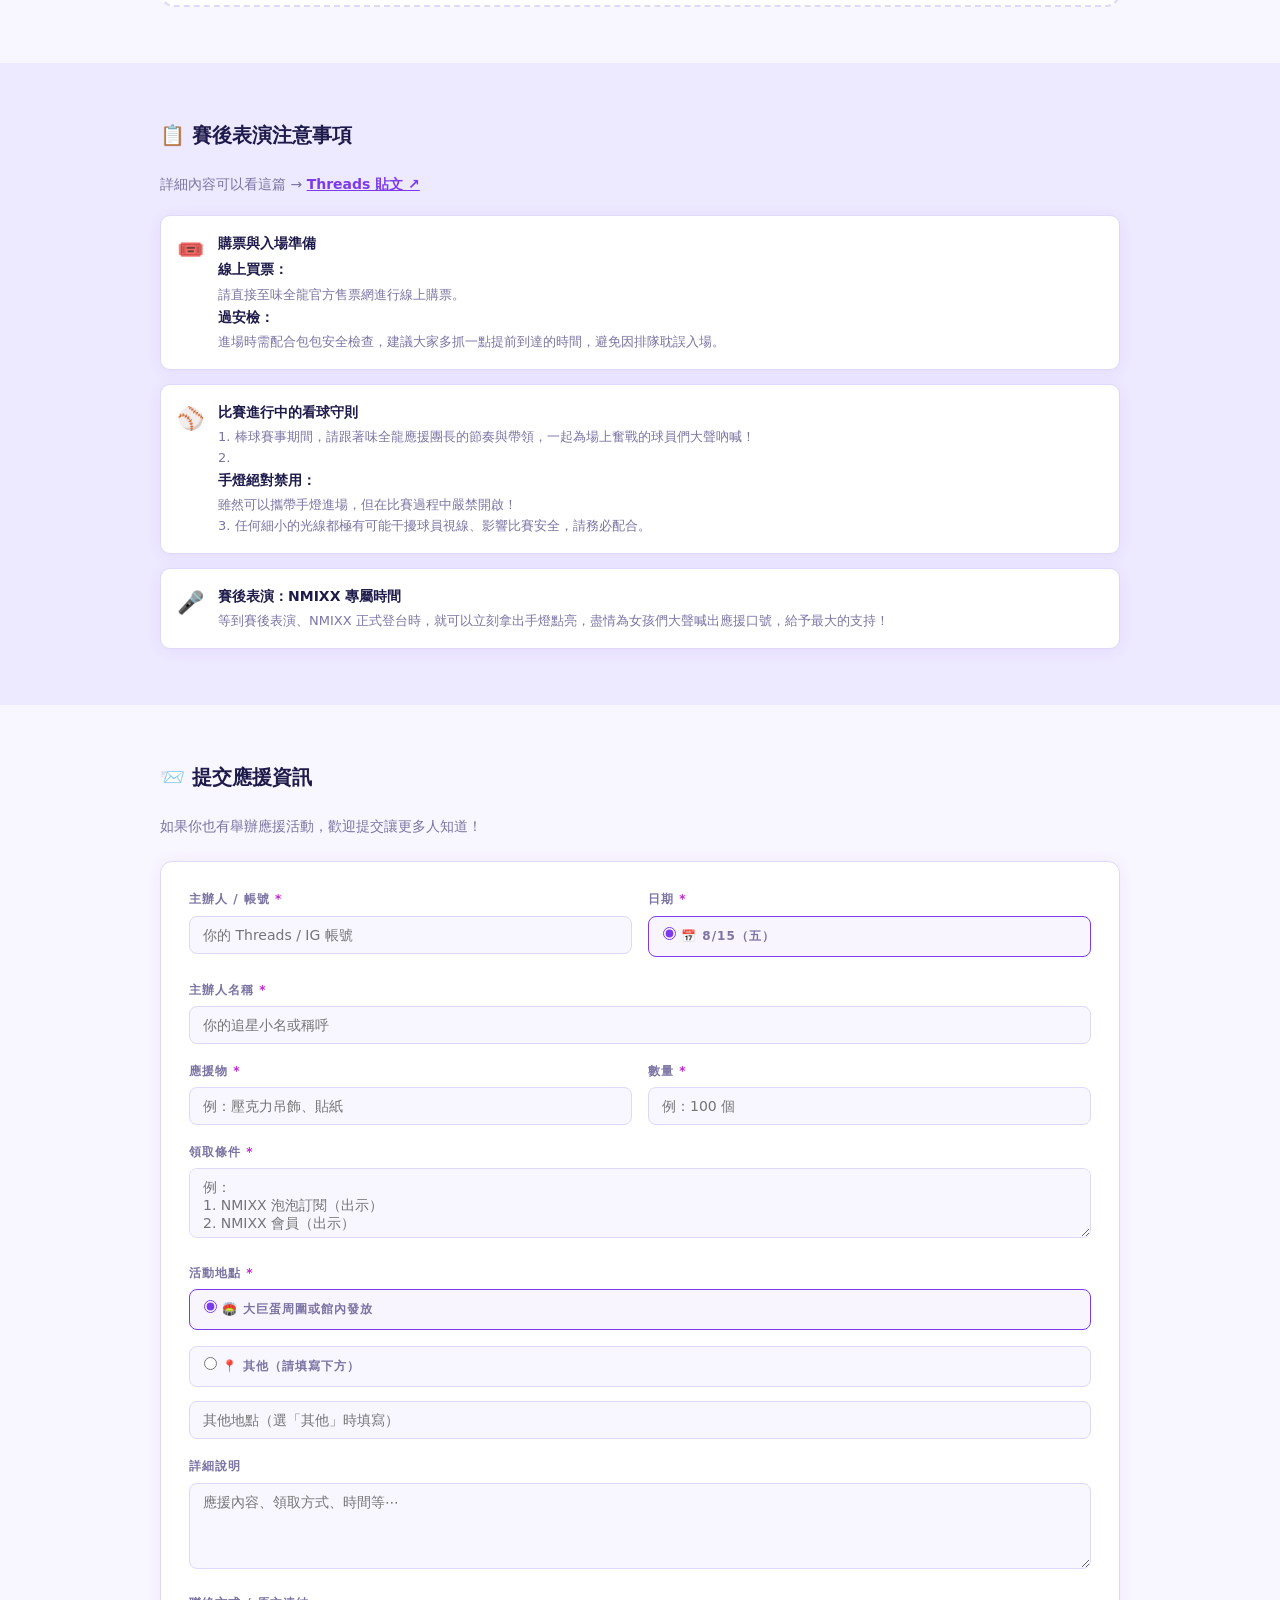
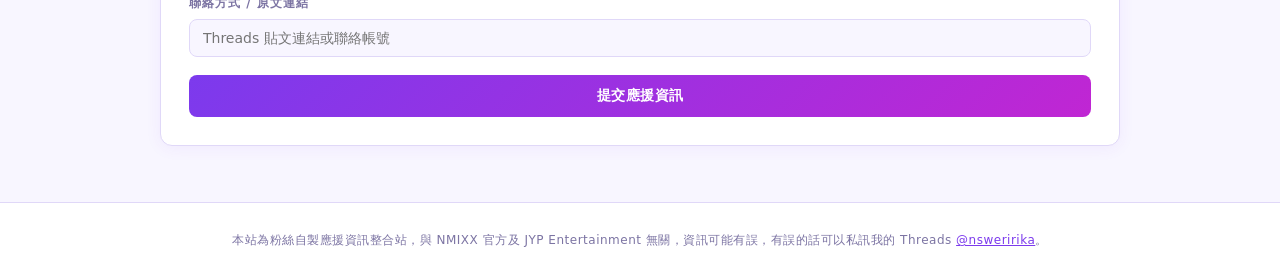
==== commit 7e7da6fb: "style: 台北場聯應區占位文字改為「若有相關資訊會再補充」 原本「尚未整理，敬請期待」暗示會有；改成 open-ended：有就補，沒有就沒有。  Co-Authored-By: Claude O" ====
--- a/index.html
+++ b/index.html
@@ -353,7 +353,7 @@
       </div><!-- /event-content kaohsiung -->
 
       <div class="event-content" data-event="taipei">
-        <div class="event-placeholder">🚧 台北場聯應團隊資訊尚未整理，敬請期待～</div>
+        <div class="event-placeholder">若有相關資訊會再補充；沒有的話⋯應該就是沒有 🤷</div>
       </div>
     </div>
   </section>
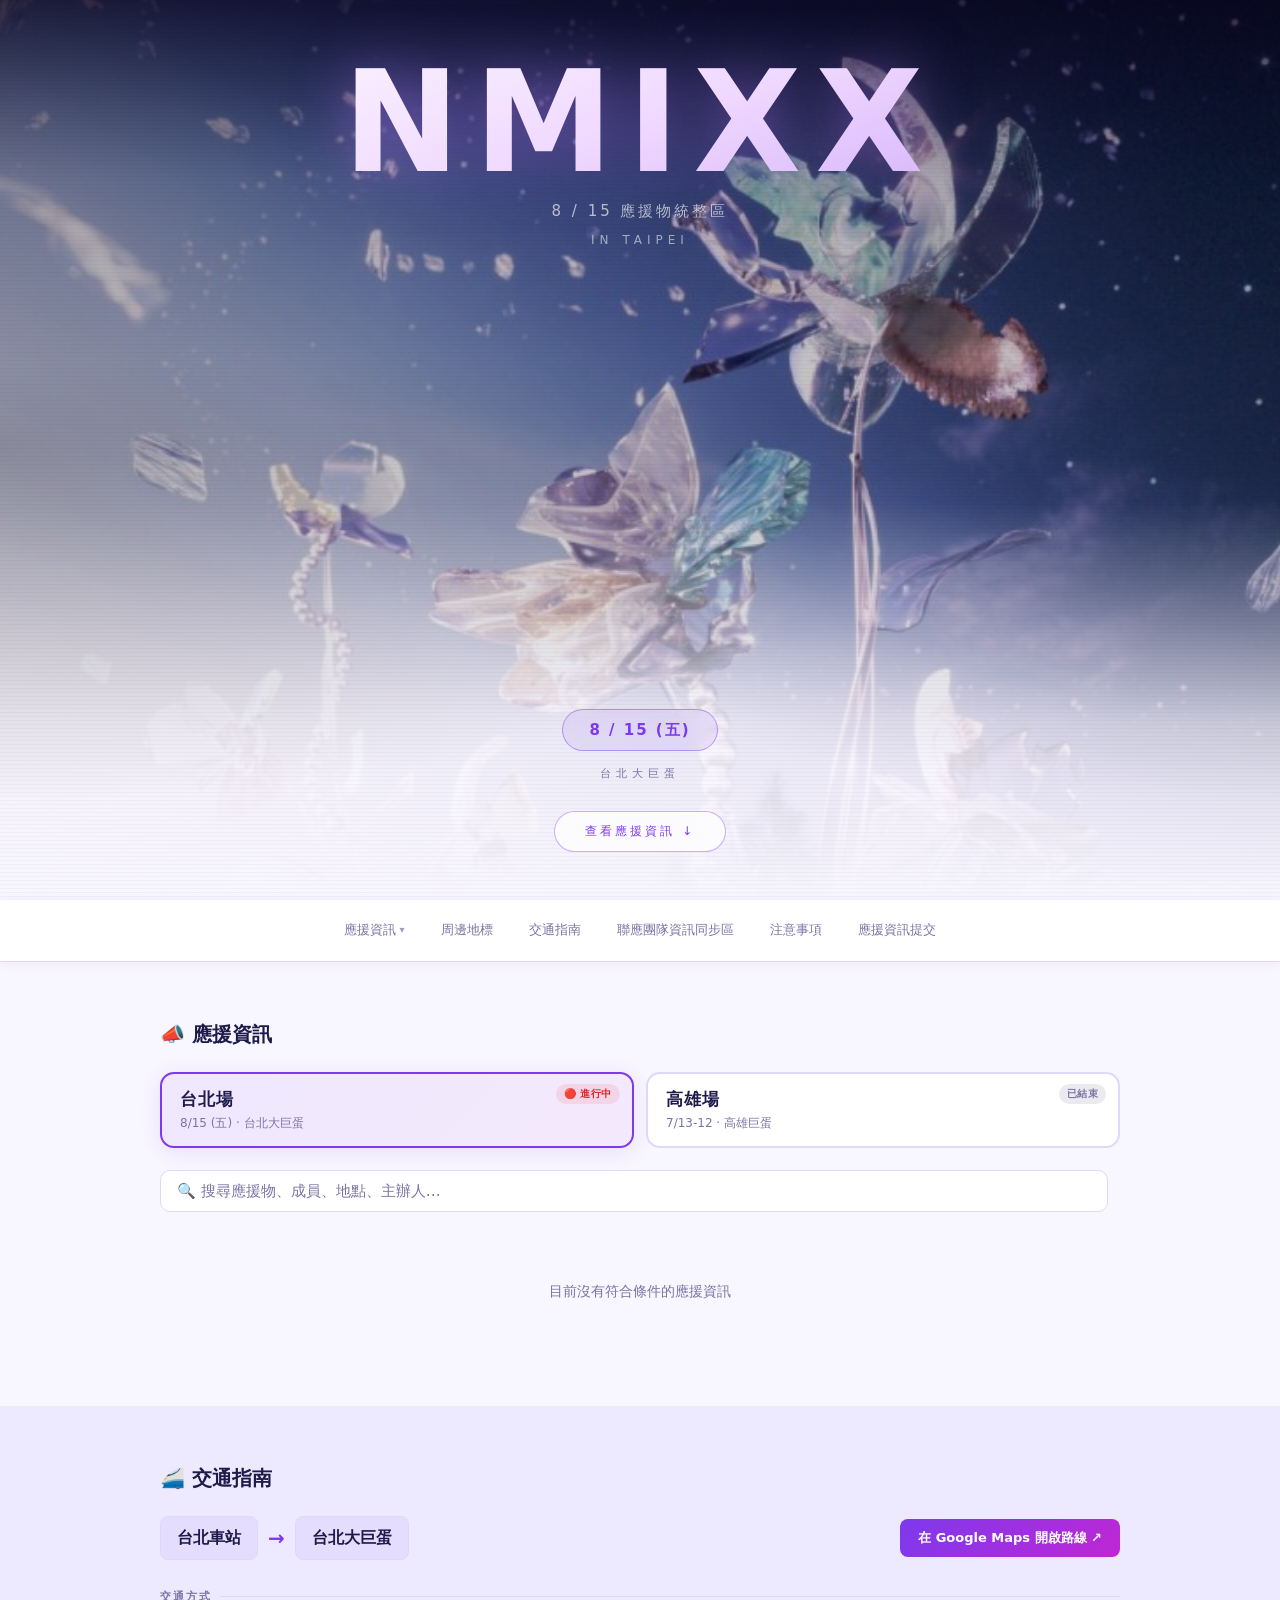
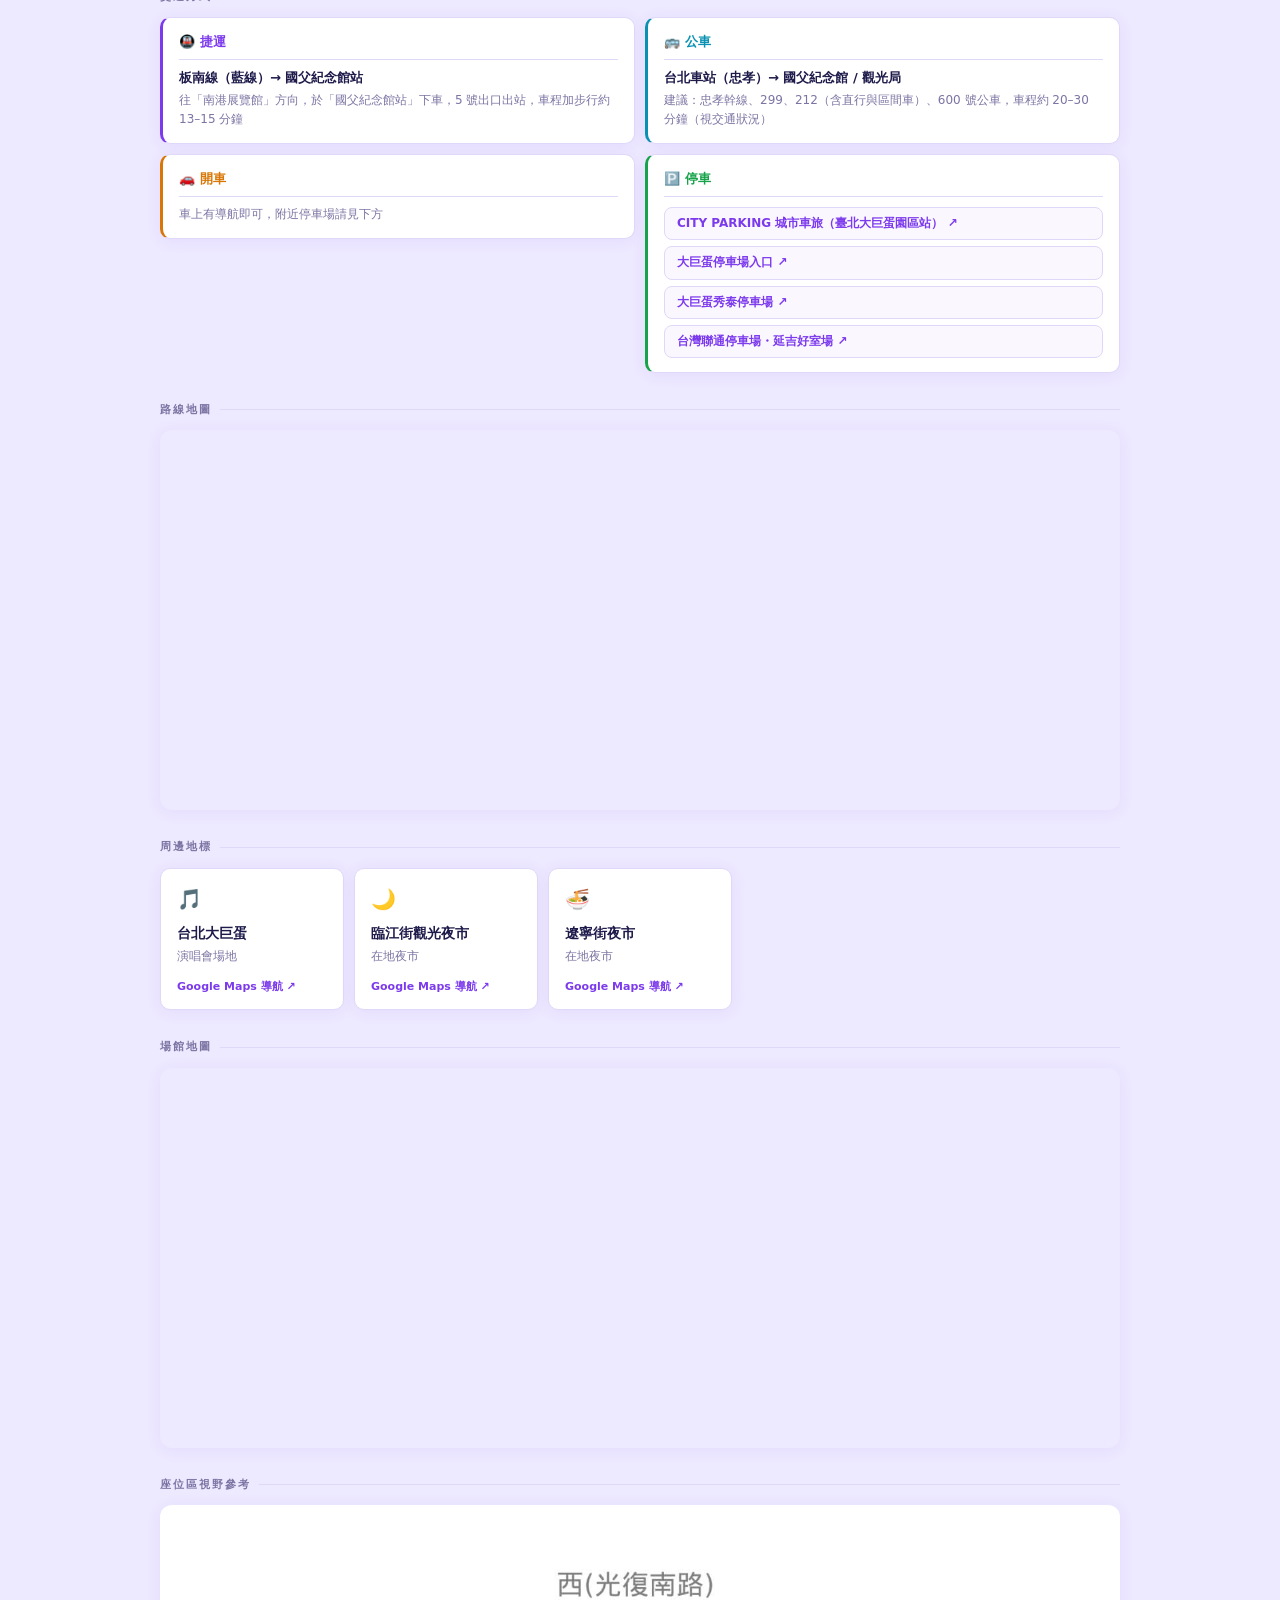
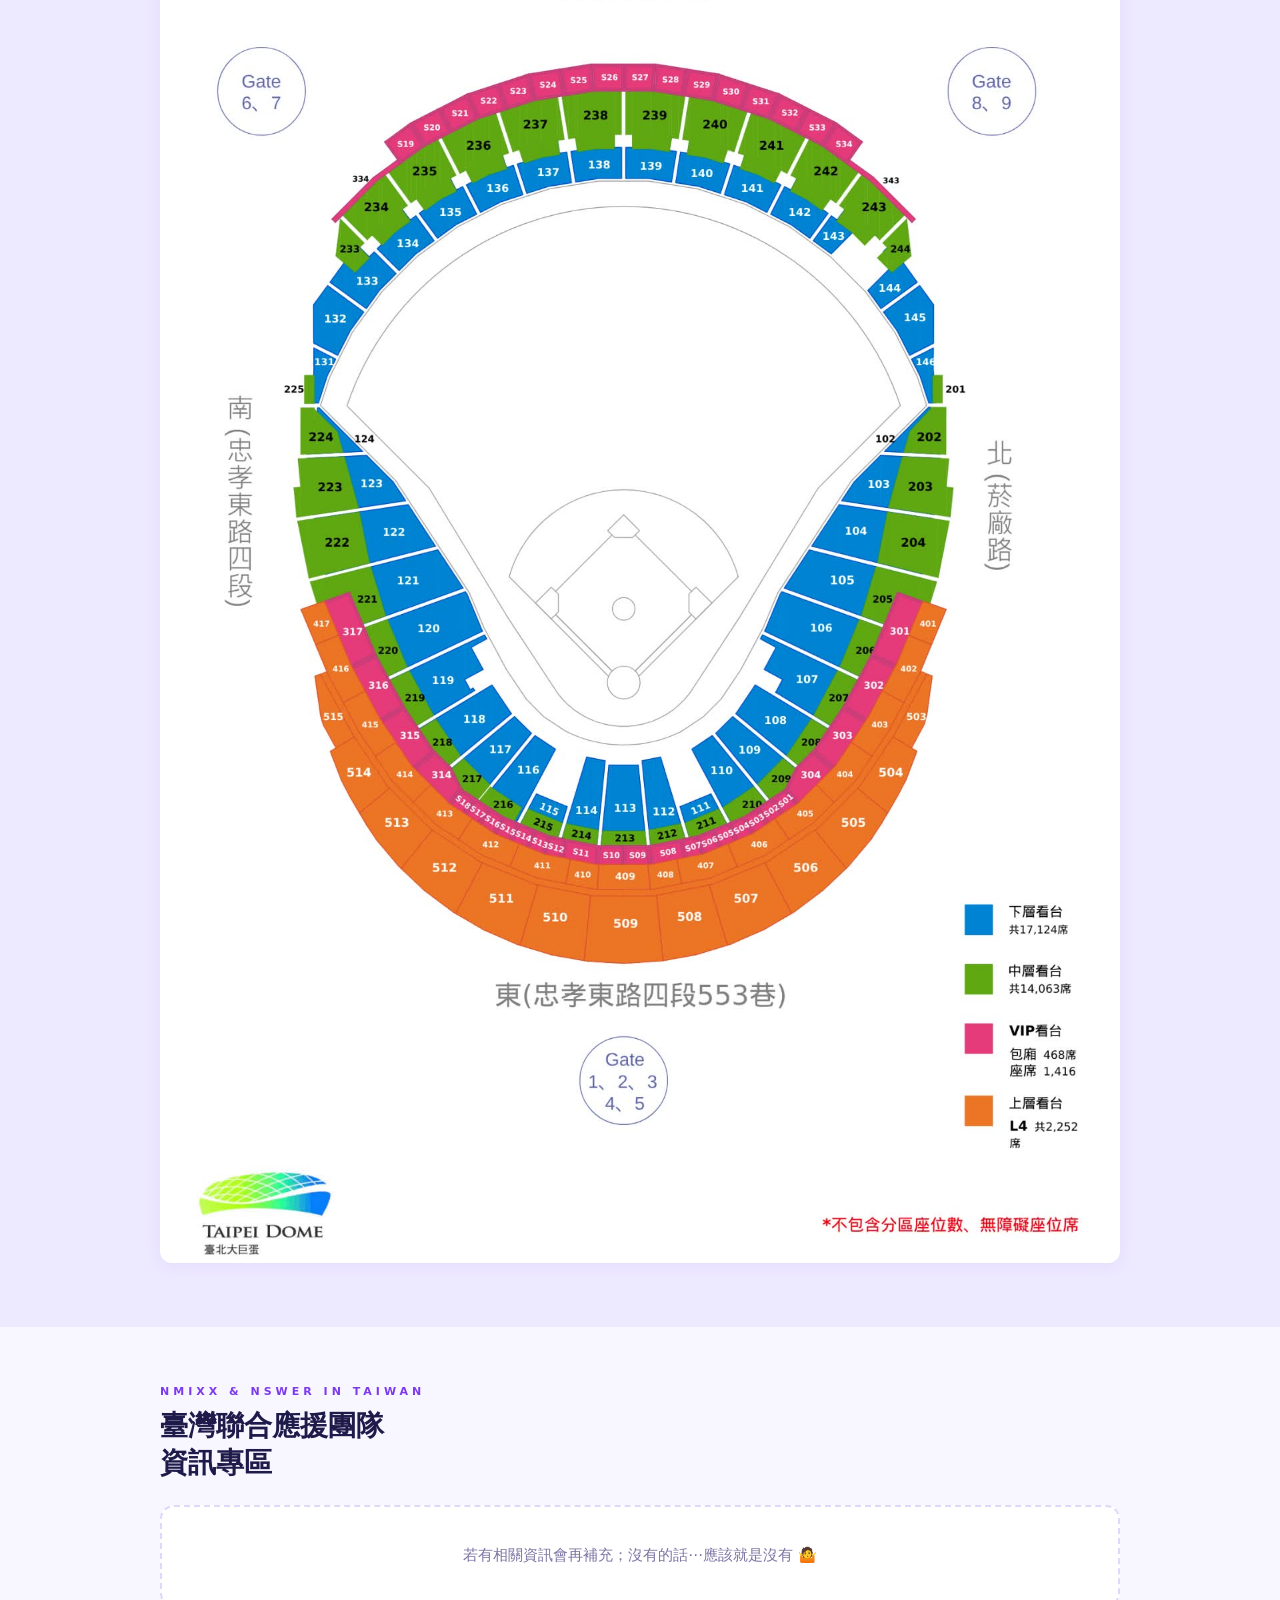
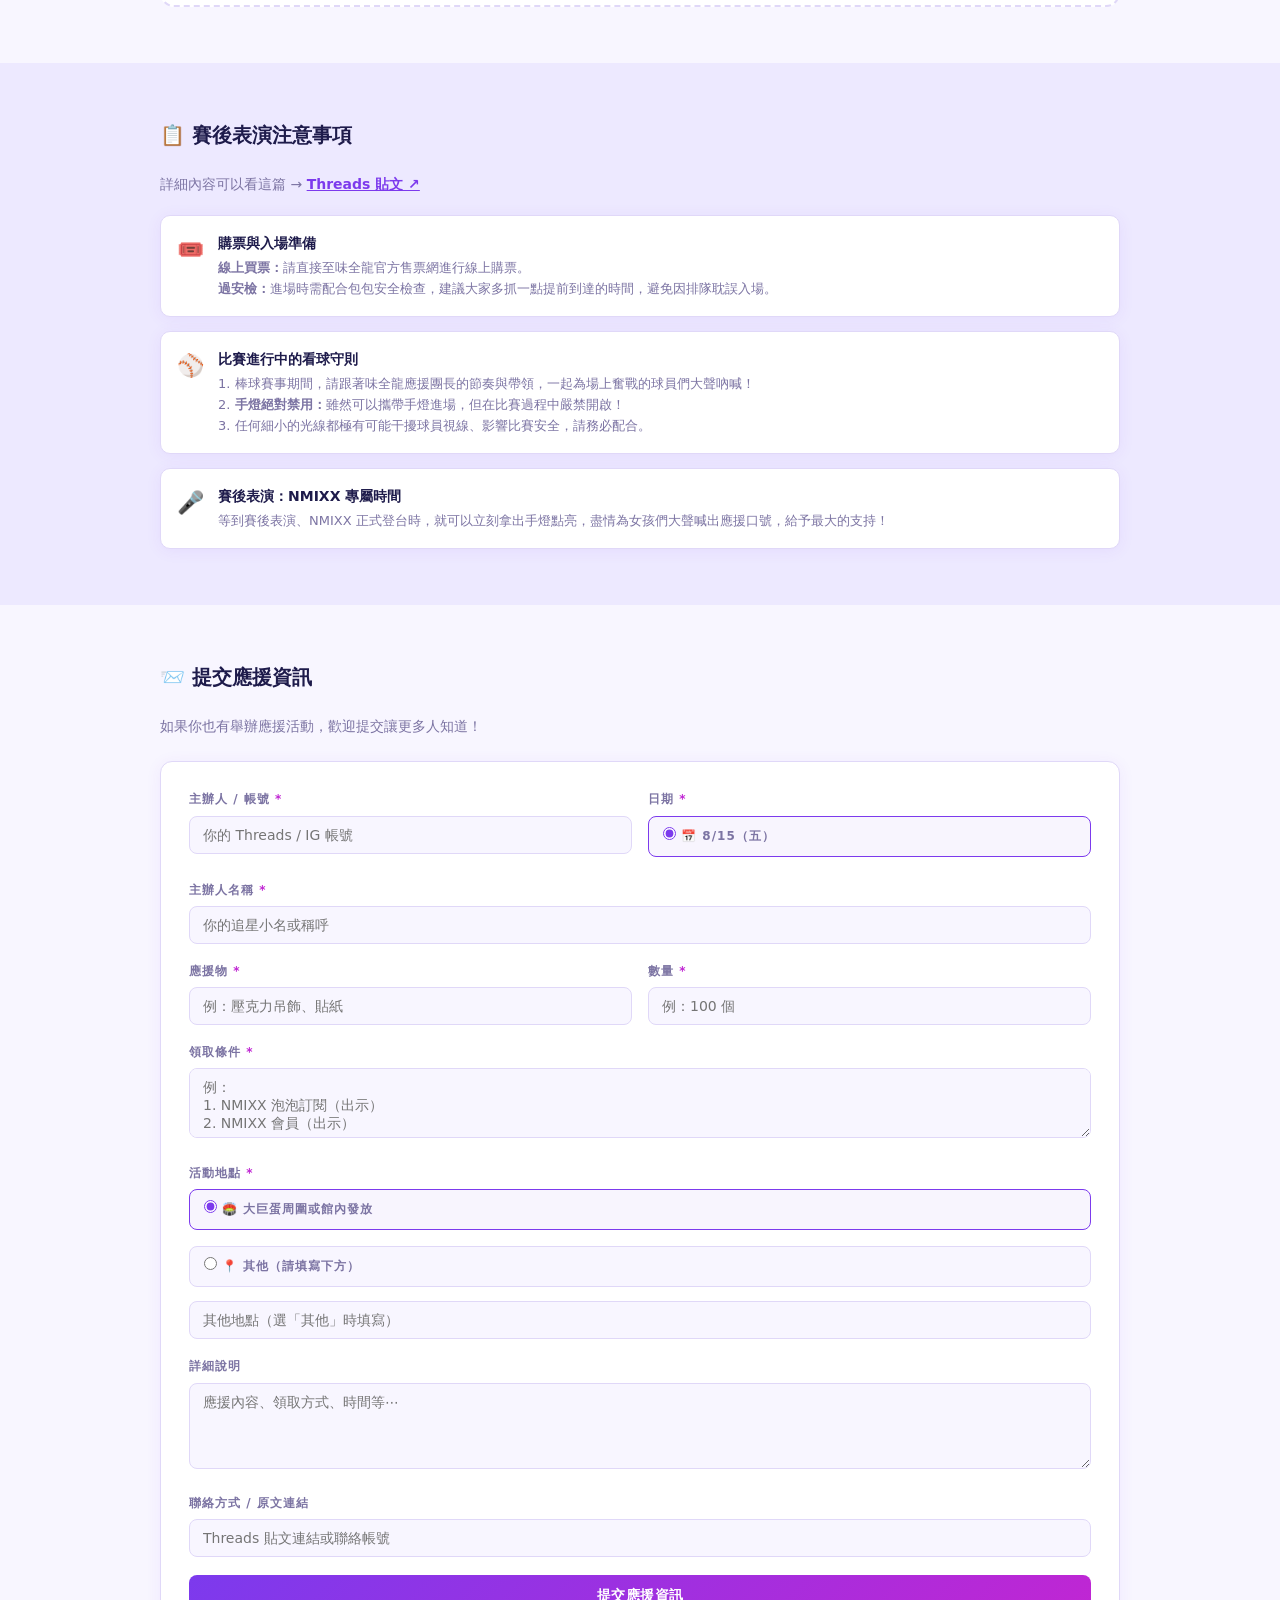
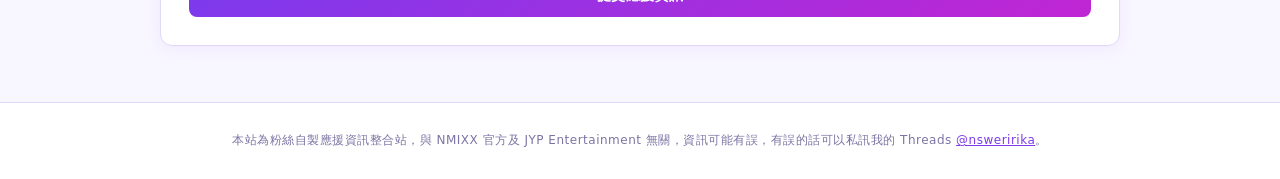
==== commit 515382ce: "style: 網頁 <title> 改為「NMIXX 應援物統整站」 Co-Authored-By: Claude Opus 4.7 (1M context) <noreply@anthropic.c" ====
--- a/index.html
+++ b/index.html
@@ -3,7 +3,7 @@
 <head>
   <meta charset="UTF-8">
   <meta name="viewport" content="width=device-width, initial-scale=1.0">
-  <title>NMIXX ZERO FRONTIER 台灣應援資訊</title>
+  <title>NMIXX 應援物統整站</title>
   <link rel="stylesheet" href="style.css">
 </head>
 <body>
--- a/style.css
+++ b/style.css
@@ -132,6 +132,11 @@
   color: rgba(255,255,255,.65);
   margin-top: 10px;
 }
+.hero h2.subtitle-cjk {
+  font-size: clamp(11px, 2vw, 15px);
+  letter-spacing: 3px;
+}
+.tour-badge:empty { display: none; }
 
 /* location is inside hero-wordmark — on the dark top area */
 .hero-wordmark .location {
@@ -1034,6 +1039,7 @@
 .note-icon { font-size: 22px; flex-shrink: 0; }
 
 .note-item strong { display: block; font-size: 14px; margin-bottom: 4px; color: var(--text); }
+.note-item p strong { display: inline; font-size: inherit; margin-bottom: 0; color: inherit; }
 .note-item p { font-size: 13px; color: var(--muted); }
 
 /* ── FORM ── */
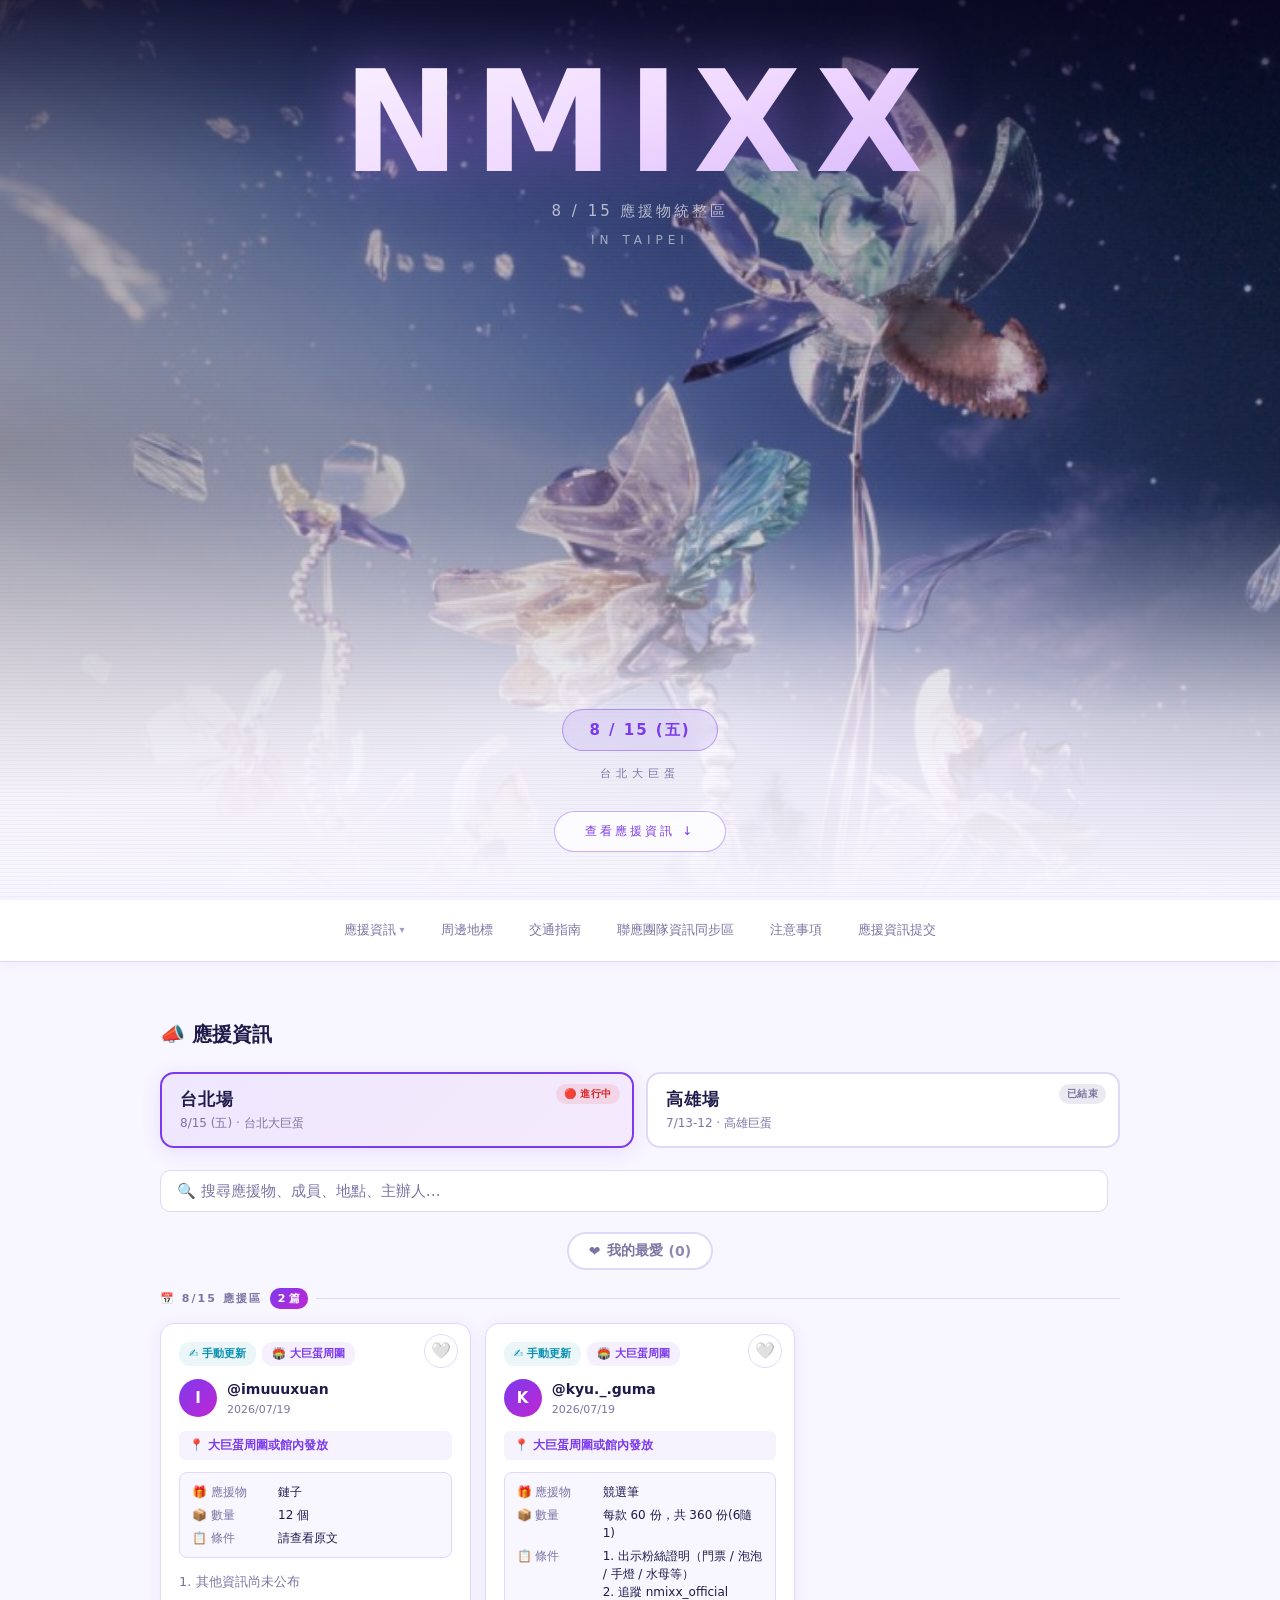
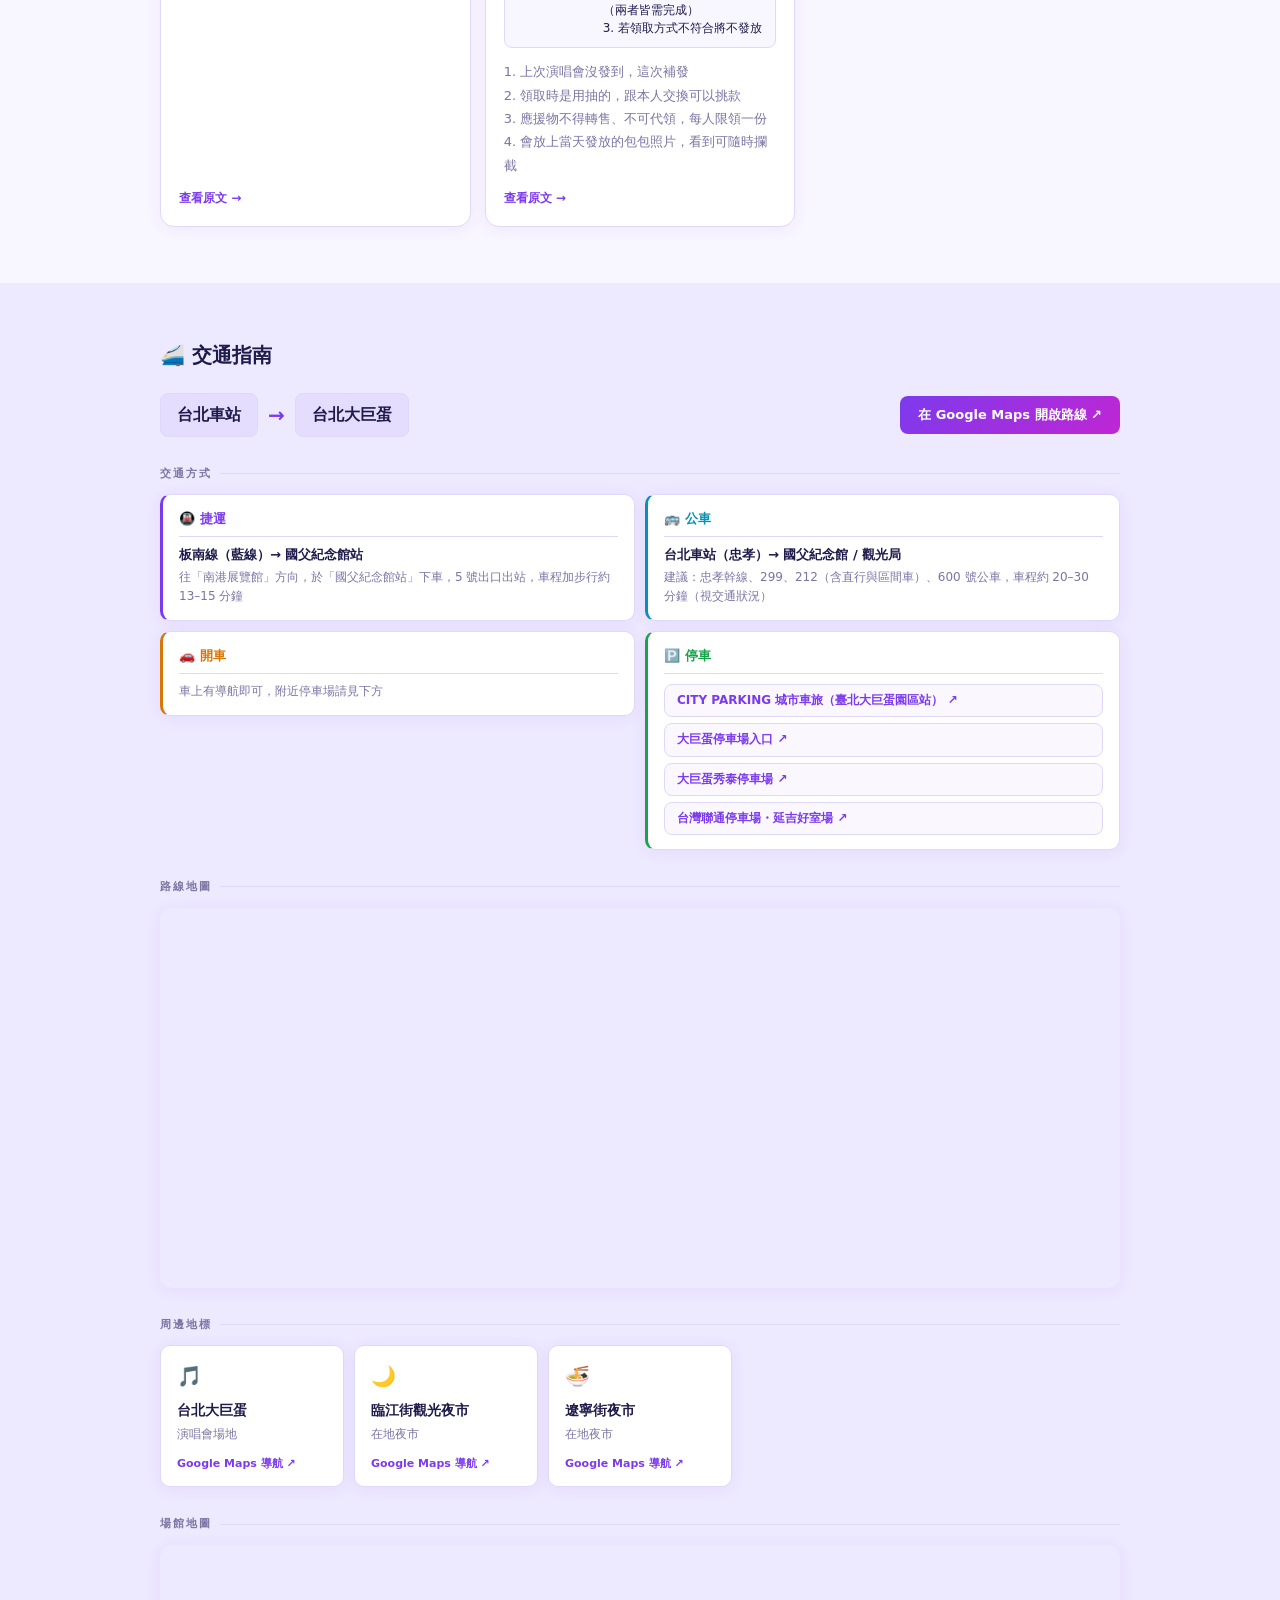
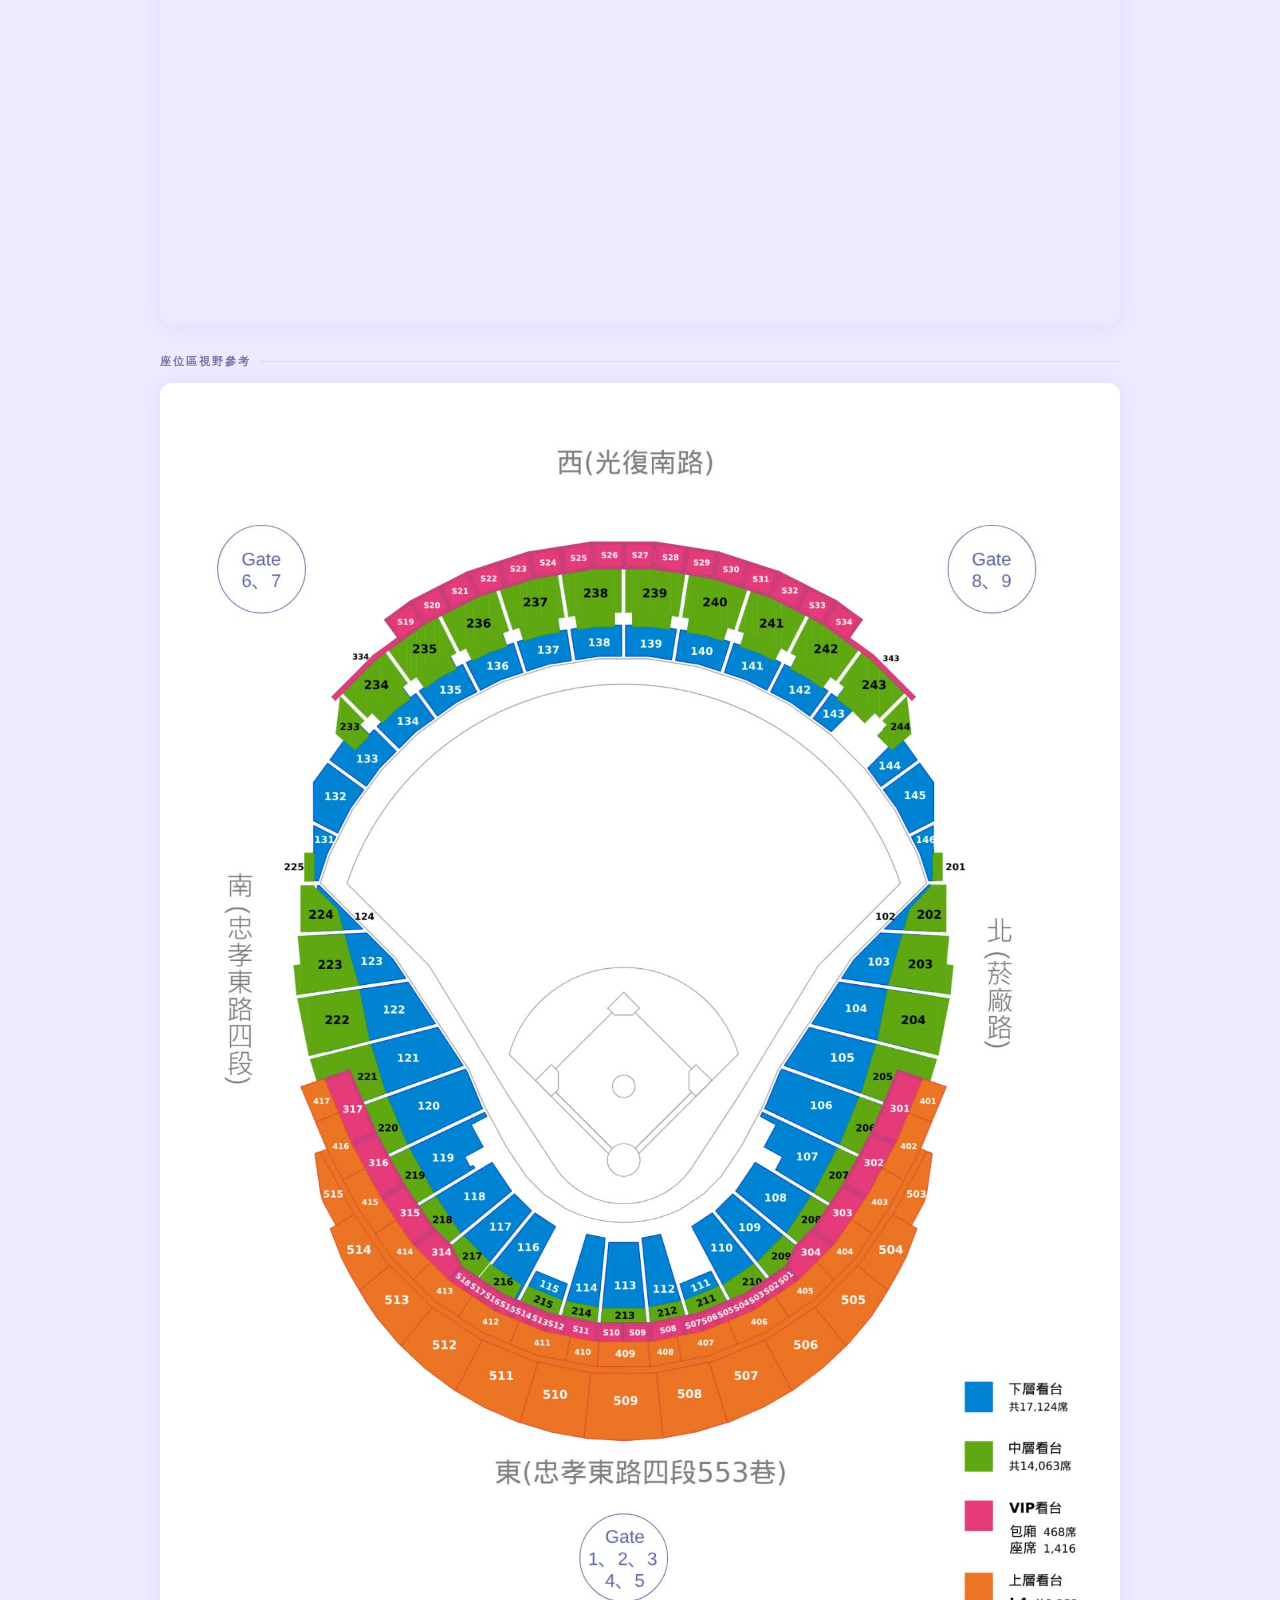
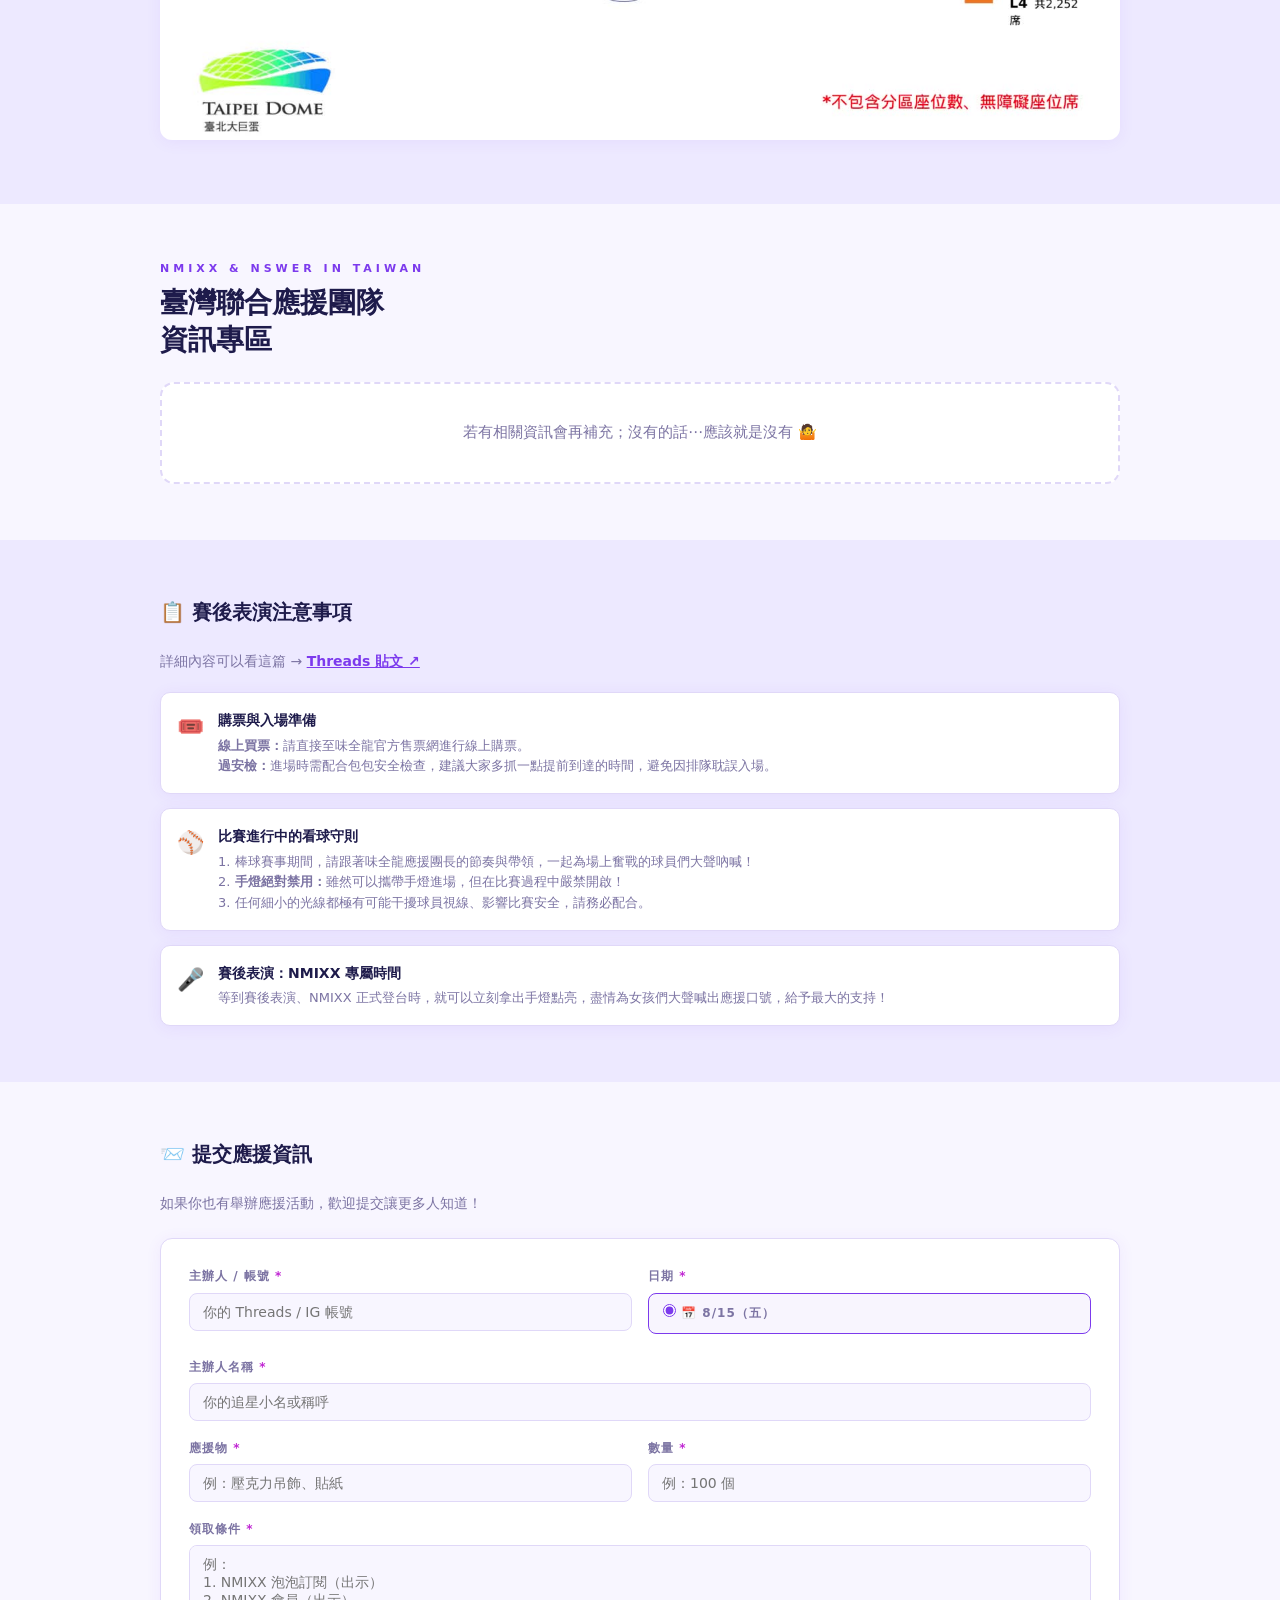
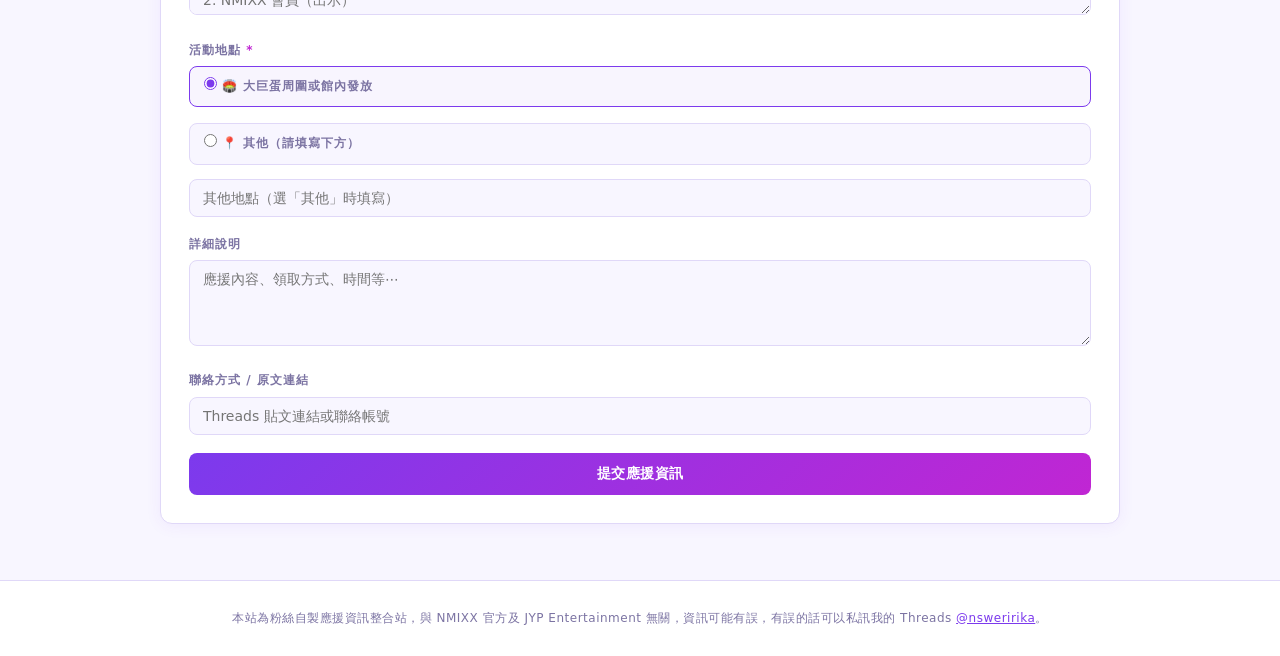
==== commit 6676f6a9: "feat: 加入「❤️ 我的最愛」功能（localStorage，無需登入） - 每張 post card 右上角新增紅心按鈕，點一下切換收藏狀態 - 收藏清單存在瀏覽器 localStorage (" ====
--- a/index.html
+++ b/index.html
@@ -65,6 +65,13 @@
         <span id="post-search-count" class="post-search-count"></span>
       </div>
       <div class="day-filter" id="day-filter"><!-- populated by JS per active event --></div>
+      <div class="fav-filter-wrap">
+        <button type="button" class="fav-filter-btn" id="fav-filter-btn">
+          <span class="fav-filter-icon">❤️</span>
+          我的最愛
+          <span class="fav-filter-badge">(<span id="fav-count">0</span>)</span>
+        </button>
+      </div>
       <div class="posts-grid" id="posts-grid">
         <div class="loading">載入中⋯</div>
       </div>
@@ -527,7 +534,7 @@
             <label>日期 <span class="required">*</span></label>
             <div class="radio-group">
               <label class="radio-option">
-                <input type="radio" name="day" value="both" checked required>
+                <input type="radio" name="day" value="day3" checked required>
                 <span>📅 8/15（五）</span>
               </label>
             </div>
--- a/style.css
+++ b/style.css
@@ -347,6 +347,77 @@
   background: rgba(124,58,237,.07);
 }
 
+/* ── FAVORITES ── */
+.post-fav-btn {
+  position: absolute;
+  top: 10px;
+  right: 12px;
+  background: rgba(255, 255, 255, 0.85);
+  border: 1px solid var(--border);
+  border-radius: 50%;
+  width: 34px;
+  height: 34px;
+  display: flex;
+  align-items: center;
+  justify-content: center;
+  cursor: pointer;
+  font-size: 16px;
+  z-index: 2;
+  transition: transform 0.15s ease, box-shadow 0.15s ease;
+  backdrop-filter: blur(4px);
+  padding: 0;
+  line-height: 1;
+}
+.post-fav-btn:hover {
+  transform: scale(1.1);
+  box-shadow: 0 2px 10px rgba(236, 72, 153, 0.25);
+}
+.post-fav-btn.active {
+  border-color: #ec4899;
+  background: rgba(252, 231, 243, 0.9);
+}
+.post-fav-btn.active:active { animation: heart-pop 0.3s; }
+@keyframes heart-pop {
+  0%   { transform: scale(1); }
+  50%  { transform: scale(1.4); }
+  100% { transform: scale(1); }
+}
+
+/* Give tags row a bit of right padding so heart doesn't overlap */
+.post-card .post-card-tags { padding-right: 42px; }
+
+.fav-filter-wrap {
+  display: flex;
+  justify-content: center;
+  margin-bottom: 18px;
+}
+.fav-filter-btn {
+  display: inline-flex;
+  align-items: center;
+  gap: 6px;
+  background: var(--bg-card);
+  border: 2px solid var(--border);
+  border-radius: 24px;
+  padding: 8px 20px;
+  font-size: 14px;
+  font-weight: 600;
+  color: var(--muted);
+  cursor: pointer;
+  transition: all 0.15s;
+  font-family: inherit;
+}
+.fav-filter-btn:hover {
+  border-color: #ec4899;
+  color: #ec4899;
+}
+.fav-filter-btn.active {
+  background: linear-gradient(135deg, #f472b6, #ec4899);
+  color: white;
+  border-color: transparent;
+  box-shadow: 0 4px 14px rgba(236, 72, 153, 0.3);
+}
+.fav-filter-badge { opacity: 0.85; font-weight: 700; }
+
 /* ── EVENT-SPECIFIC CONTENT ── */
 .event-content { display: none; }
 .event-content.active { display: block; }
@@ -540,6 +611,7 @@
 }
 
 .post-card {
+  position: relative;
   background: var(--bg-card);
   border: 1px solid var(--border);
   border-radius: 14px;
